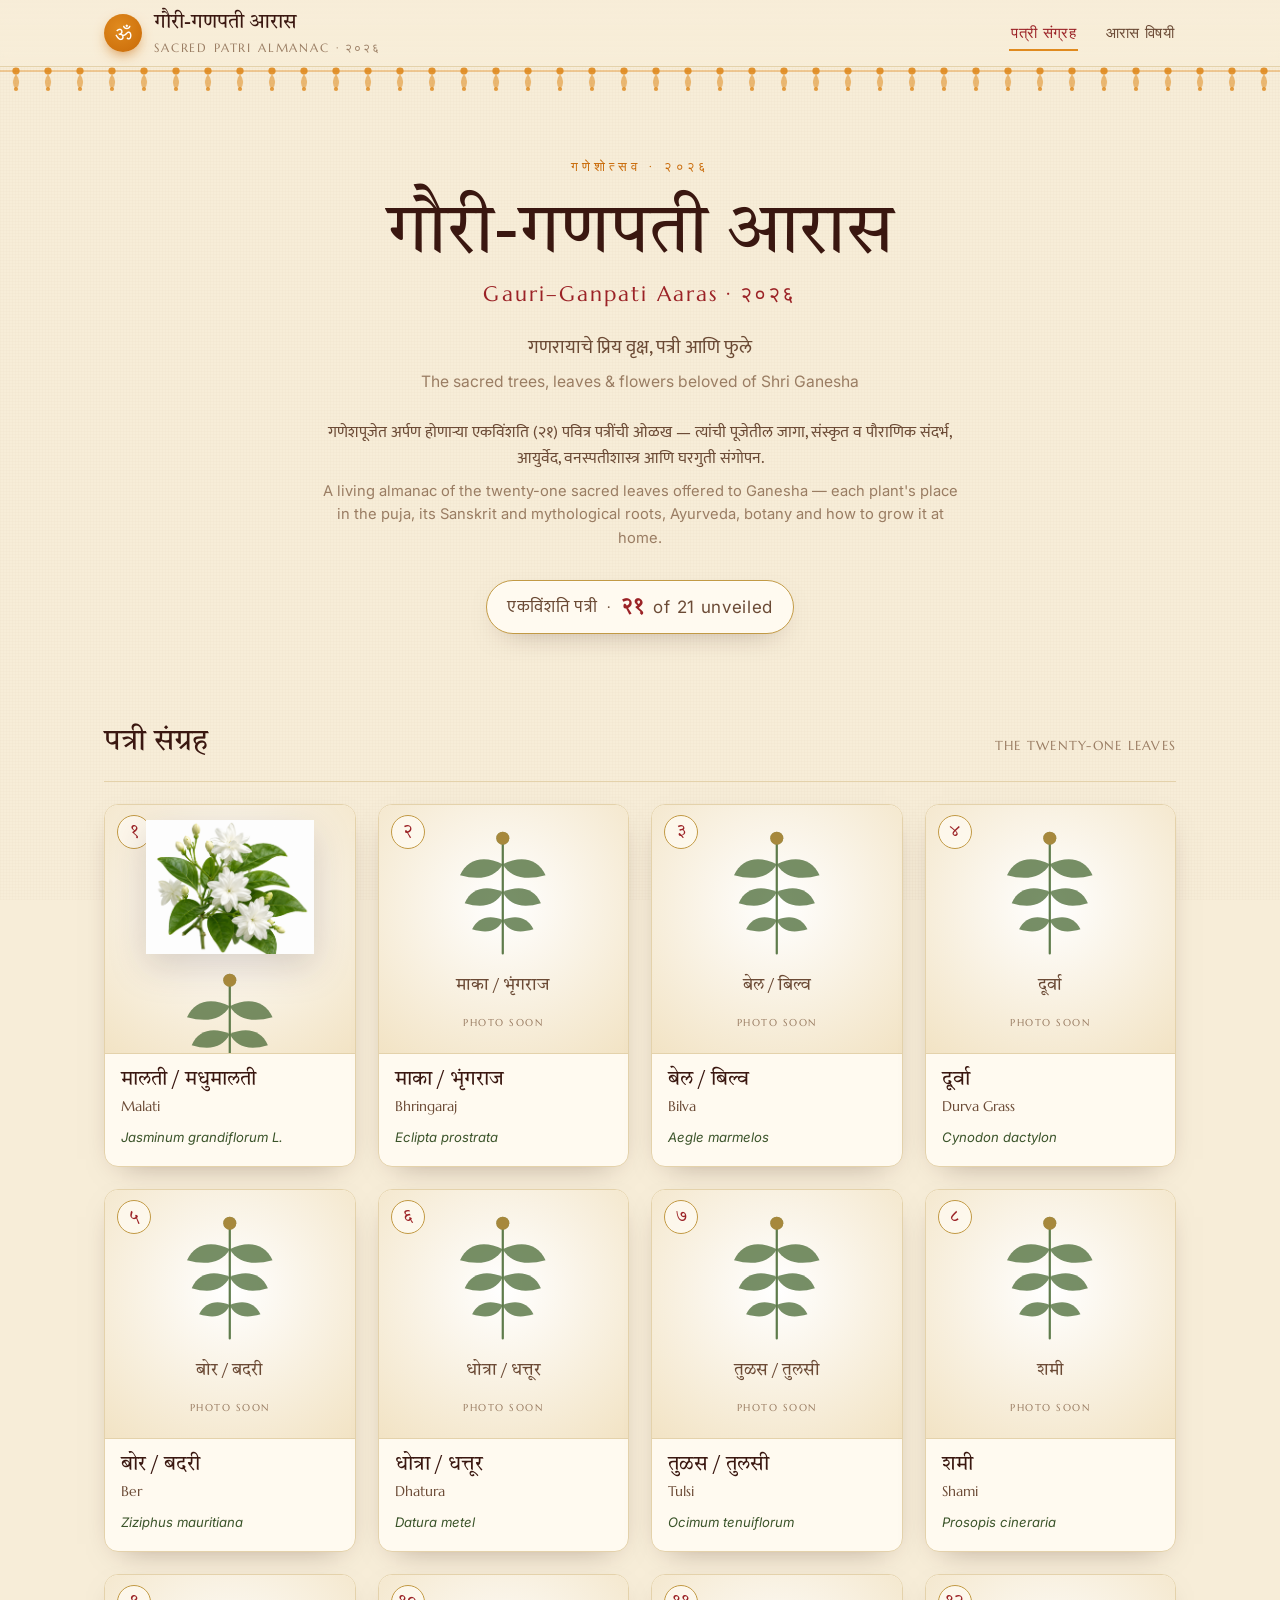
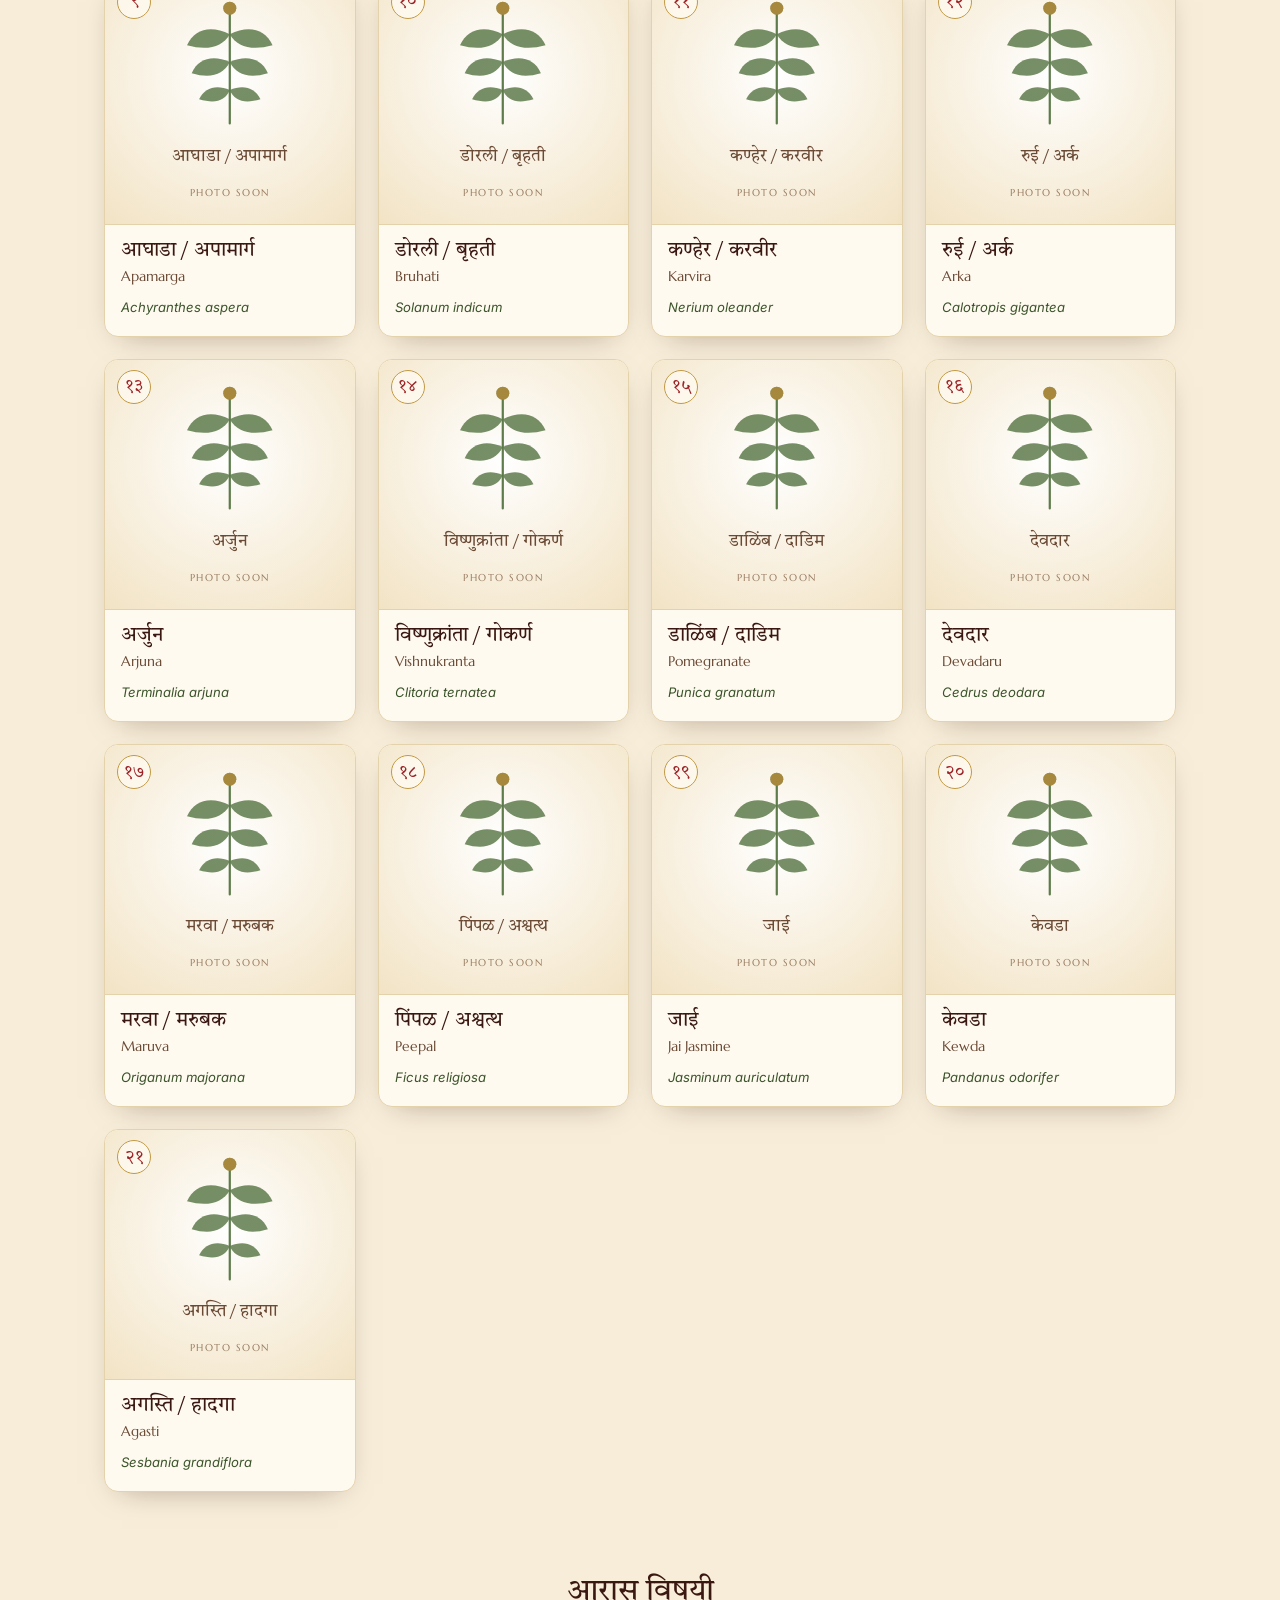
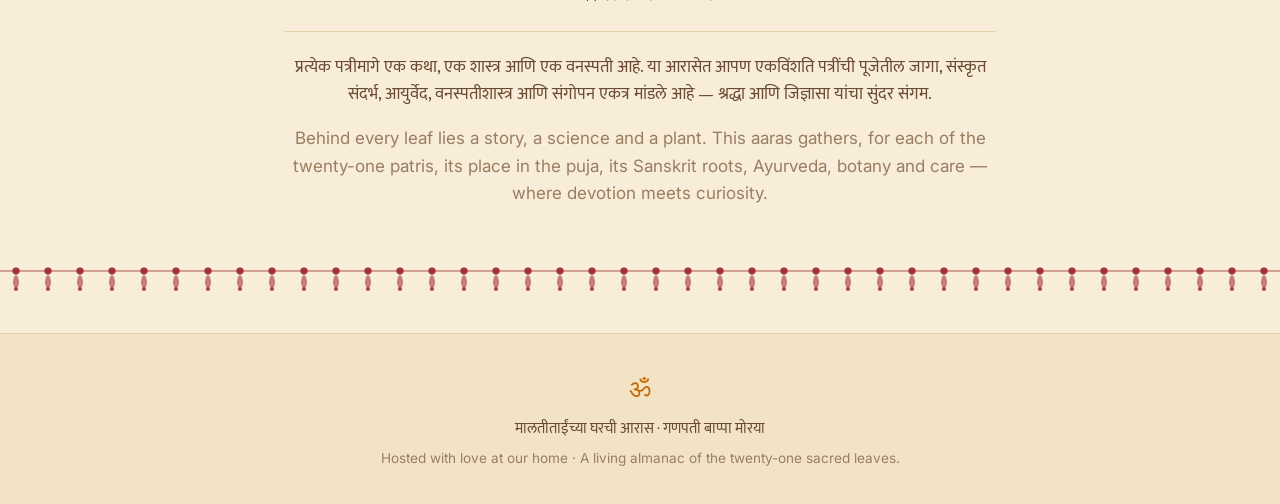
==== patri.html @ 3f8cba04 "Ganpati 2026 Aaras website: bilingual 21-patri almanac Bilingual (Marathi + English) static site for" ====
<!doctype html>
<html lang="mr">
<head>
  <meta charset="utf-8">
  <meta name="viewport" content="width=device-width, initial-scale=1">
  <title>पत्री · गौरी-गणपती आरास २०२६</title>
  <meta name="description" content="गणेशपूजेतील पत्रीची द्विभाषिक ओळख — पूजेतील स्थान, संस्कृत संदर्भ, आयुर्वेद, वनस्पतीशास्त्र आणि संगोपन.">
  <link rel="icon" href="data:image/svg+xml,%3Csvg xmlns='http://www.w3.org/2000/svg' viewBox='0 0 100 100'%3E%3Ccircle cx='50' cy='50' r='48' fill='%23e08a1e'/%3E%3Ctext x='50' y='68' font-size='58' text-anchor='middle' fill='%23fff'%3E%E0%A4%90%3C/text%3E%3C/svg%3E">
  <link rel="preconnect" href="https://fonts.googleapis.com">
  <link rel="preconnect" href="https://fonts.gstatic.com" crossorigin>
  <link href="https://fonts.googleapis.com/css2?family=Tiro+Devanagari+Marathi&family=Mukta:wght@300;400;500;600&family=Marcellus&family=Inter:wght@400;500&display=swap" rel="stylesheet">
  <link rel="stylesheet" href="assets/css/styles.css?v=2">
</head>
<body data-page="detail">
  <div id="app"></div>
  <script src="assets/js/data.js?v=2"></script>
  <script src="assets/js/app.js?v=2"></script>
</body>
</html>
---- assets/css/styles.css ----
/* =====================================================================
   गौरी-गणपती आरास २०२६  —  Sacred Botanical Almanac
   Design system: sandalwood paper · temple maroon · marigold · leaf green
   ===================================================================== */

:root{
  /* --- surfaces --- */
  --paper:        #f7edd8;   /* sandalwood paper canvas */
  --paper-2:      #f2e3c4;   /* deeper paper, panels */
  --card:         #fffaf0;   /* raised specimen card */
  --edge:         #e4d2ab;   /* soft paper edge */

  /* --- ink --- */
  --ink:          #3a1710;   /* temple maroon-brown text */
  --ink-soft:     #6b4a35;   /* secondary text */
  --ink-faint:    #9a7d63;   /* captions */

  /* --- accents (festival: haldi–kumkum–marigold) --- */
  --saffron:      #e08a1e;
  --saffron-deep: #c96a08;
  --kumkum:       #9b2226;   /* temple red */
  --kumkum-deep:  #7a1519;
  --leaf:         #4e6e3a;   /* botanical green */
  --leaf-deep:    #3a5329;
  --gold:         #c29a45;   /* hairlines, plate borders */
  --gold-soft:    #d9be80;

  /* --- type --- */
  --dev-display: "Tiro Devanagari Marathi", serif;
  --dev-body:    "Mukta", sans-serif;
  --lat-display: "Marcellus", serif;
  --lat-body:    "Inter", system-ui, sans-serif;

  --shadow-card: 0 1px 0 #fff6 inset, 0 10px 30px -18px rgba(58,23,16,.5);
  --shadow-lift: 0 20px 48px -24px rgba(58,23,16,.55);
  --radius:      14px;
  --maxw:        1120px;
}

*{ box-sizing:border-box; }
html{ scroll-behavior:smooth; }
body{
  margin:0;
  background:
    radial-gradient(1200px 600px at 50% -10%, #fbf4e2 0%, transparent 60%),
    var(--paper);
  color:var(--ink);
  font-family:var(--lat-body);
  font-size:17px;
  line-height:1.6;
  -webkit-font-smoothing:antialiased;
}
/* subtle woven-paper texture */
body::before{
  content:""; position:fixed; inset:0; pointer-events:none; z-index:0;
  opacity:.5;
  background-image:
    repeating-linear-gradient(0deg, rgba(120,80,40,.035) 0 1px, transparent 1px 3px),
    repeating-linear-gradient(90deg, rgba(120,80,40,.03) 0 1px, transparent 1px 3px);
}
img{ max-width:100%; display:block; }
a{ color:inherit; }

.wrap{ max-width:var(--maxw); margin:0 auto; padding:0 24px; position:relative; z-index:1; }

/* language helpers */
.mr{ font-family:var(--dev-body); }
.mr-d{ font-family:var(--dev-display); }
.en{ font-family:var(--lat-body); }
[lang="en"]{ color:var(--ink-soft); }

.devnum{ font-family:var(--dev-display); }

/* ---------- torana (garland) divider ---------- */
.torana{ width:100%; height:26px; display:block; color:var(--saffron); }
.torana--maroon{ color:var(--kumkum); }

/* =====================================================================
   HEADER
   ===================================================================== */
.site-head{
  position:sticky; top:0; z-index:20;
  background:linear-gradient(#f7edd8f2,#f7edd8e6);
  backdrop-filter:blur(6px);
  border-bottom:1px solid var(--edge);
}
.site-head .wrap{ display:flex; align-items:center; gap:16px; height:66px; }
.brand{ display:flex; align-items:center; gap:12px; text-decoration:none; margin-right:auto; }
.brand .om{
  width:38px; height:38px; display:grid; place-items:center; flex:none;
  background:radial-gradient(circle at 40% 35%, var(--saffron), var(--saffron-deep));
  color:#fff; border-radius:50%; font-size:20px;
  box-shadow:0 6px 16px -6px var(--saffron-deep);
}
.brand b{ font-family:var(--dev-display); font-weight:400; font-size:20px; line-height:1; }
.brand small{ display:block; font-family:var(--lat-display); font-size:11.5px; letter-spacing:.16em;
  text-transform:uppercase; color:var(--ink-faint); margin-top:3px; }
.nav{ display:flex; gap:26px; }
.nav a{ text-decoration:none; font-family:var(--lat-display); font-size:15px; letter-spacing:.02em;
  color:var(--ink-soft); padding:6px 2px; border-bottom:2px solid transparent; }
.nav a:hover, .nav a.active{ color:var(--kumkum); border-color:var(--saffron); }

/* =====================================================================
   HERO (home)
   ===================================================================== */
.hero{ text-align:center; padding:64px 0 28px; }
.hero .kicker{
  font-family:var(--lat-display); letter-spacing:.32em; text-transform:uppercase;
  font-size:13px; color:var(--saffron-deep); margin:0 0 18px;
}
.hero h1{
  font-family:var(--dev-display); font-weight:400;
  font-size:clamp(2.4rem, 6vw, 4.4rem); line-height:1.08; margin:0;
  color:var(--ink); text-wrap:balance;
}
.hero .year{
  display:inline-block; font-family:var(--lat-display); color:var(--kumkum);
  font-size:clamp(1rem,2vw,1.3rem); letter-spacing:.1em; margin-top:6px;
}
.hero .theme{
  max-width:760px; margin:22px auto 0; font-size:1.18rem; color:var(--ink-soft);
  text-wrap:balance;
}
.hero .theme .en{ display:block; font-size:.98rem; color:var(--ink-faint); margin-top:6px; }
.hero .intro{ max-width:640px; margin:26px auto 0; color:var(--ink-soft); font-size:1rem; }
.hero .intro .en{ display:block; margin-top:8px; color:var(--ink-faint); font-size:.92rem; }

.count-pill{
  display:inline-flex; align-items:center; gap:10px; margin-top:30px;
  padding:9px 20px; border:1px solid var(--gold); border-radius:999px;
  background:var(--card); font-family:var(--lat-display); letter-spacing:.04em;
  color:var(--ink-soft); box-shadow:var(--shadow-card);
}
.count-pill b{ color:var(--kumkum); font-family:var(--dev-display); font-size:1.25em; }

/* =====================================================================
   PATRI GRID (home)
   ===================================================================== */
.grid-head{ display:flex; align-items:baseline; justify-content:space-between; gap:16px;
  margin:56px 0 22px; padding-bottom:14px; border-bottom:1px solid var(--edge); }
.grid-head h2{ font-family:var(--dev-display); font-weight:400; font-size:1.9rem; margin:0; }
.grid-head span{ font-family:var(--lat-display); color:var(--ink-faint); letter-spacing:.1em;
  text-transform:uppercase; font-size:12.5px; }

.grid{ display:grid; grid-template-columns:repeat(auto-fill,minmax(238px,1fr)); gap:22px; padding-bottom:20px; }

.card{
  position:relative; display:flex; flex-direction:column;
  background:var(--card); border:1px solid var(--edge); border-radius:var(--radius);
  overflow:hidden; text-decoration:none; color:inherit;
  box-shadow:var(--shadow-card); transition:transform .25s ease, box-shadow .25s ease;
}
.card--ready:hover{ transform:translateY(-6px);
  box-shadow:0 0 0 1px var(--gold), 0 24px 44px -20px rgba(201,106,8,.55), var(--shadow-lift); }
.card--ready:hover .card__plate{ background:radial-gradient(circle at 50% 38%, #fff, #fbeecb); }
.card--ready:hover .card__no{ background:var(--saffron); color:#fff; border-color:var(--saffron); }
.card__plate{
  position:relative; aspect-ratio:1/1; background:
    radial-gradient(circle at 50% 40%, #fff, var(--paper-2));
  display:grid; place-items:center; border-bottom:1px solid var(--edge); overflow:hidden;
}
.card__plate img{ width:82%; height:82%; object-fit:contain;
  filter:drop-shadow(0 12px 18px rgba(58,23,16,.18));
  transition:transform .5s cubic-bezier(.2,.7,.2,1); }
.card--ready:hover .card__plate img{ transform:scale(1.06) rotate(-1deg); }
.card__no{ transition:background .3s ease, color .3s ease, border-color .3s ease; }
.card__no{
  position:absolute; top:10px; left:12px; font-family:var(--dev-display);
  font-size:1.15rem; color:var(--kumkum);
  width:34px; height:34px; display:grid; place-items:center;
  border:1px solid var(--gold); border-radius:50%; background:#fffaf0cc;
}
.card__soon{
  position:absolute; inset:0; display:grid; place-items:center; gap:6px;
  background:repeating-linear-gradient(135deg,#f4e6c880 0 12px,#efe0bd80 12px 24px);
  color:var(--ink-faint); text-align:center;
}
.card__soon .leaf{ font-size:1.8rem; opacity:.6; }
.card__soon b{ font-family:var(--dev-display); color:var(--ink-soft); font-weight:400; }
.card__soon small{ font-family:var(--lat-display); letter-spacing:.14em; text-transform:uppercase; font-size:10.5px; }
.card__body{ padding:15px 16px 18px; }
.card__body h3{ font-family:var(--dev-display); font-weight:400; font-size:1.28rem; margin:0; line-height:1.15; }
.card__body .en{ display:block; font-family:var(--lat-display); color:var(--ink-soft); font-size:.9rem; margin-top:2px; }
.card__body em{ display:block; font-style:italic; color:var(--leaf-deep); font-size:.82rem; margin-top:9px; }

/* =====================================================================
   DETAIL PAGE
   ===================================================================== */
.detail-hero{ padding:38px 0 8px; }
.crumb{ font-family:var(--lat-display); letter-spacing:.06em; font-size:14px; color:var(--ink-faint);
  text-decoration:none; display:inline-flex; align-items:center; gap:8px; }
.crumb:hover{ color:var(--kumkum); }

.plate-row{ display:grid; grid-template-columns:1fr 1fr; gap:44px; align-items:center; margin-top:26px; }

.specimen{
  position:relative; background:radial-gradient(circle at 50% 42%, #fff, var(--paper-2));
  border:1px solid var(--gold); border-radius:var(--radius); padding:30px;
  box-shadow:var(--shadow-lift); aspect-ratio:1/1; display:grid; place-items:center;
}
.specimen::after{ content:""; position:absolute; inset:10px; border:1px solid var(--gold-soft);
  border-radius:8px; pointer-events:none; }
.specimen img{ width:88%; height:88%; object-fit:contain;
  filter:drop-shadow(0 20px 26px rgba(58,23,16,.22)); }
.specimen .plate-no{
  position:absolute; top:16px; right:18px; font-family:var(--dev-display); color:var(--kumkum);
  text-align:right; line-height:1;
}
.specimen .plate-no b{ font-size:2rem; font-weight:400; display:block; }
.specimen .plate-no small{ font-family:var(--lat-display); letter-spacing:.2em; font-size:10px;
  text-transform:uppercase; color:var(--ink-faint); }

.intro-col .tagline{ font-family:var(--lat-display); letter-spacing:.2em; text-transform:uppercase;
  font-size:12.5px; color:var(--saffron-deep); margin:0 0 12px; }
.intro-col h1{ font-family:var(--dev-display); font-weight:400; font-size:clamp(2.2rem,5vw,3.4rem);
  line-height:1.1; margin:0; text-wrap:balance; }
.intro-col .latin{ font-family:var(--lat-display); font-size:1.35rem; color:var(--ink-soft); margin:4px 0 0; }
.intro-col .binom{ font-style:italic; color:var(--leaf-deep); font-size:1.02rem; margin:12px 0 0; }
.intro-col .binom span{ font-style:normal; color:var(--ink-faint); }

.mantra-card{
  margin-top:22px; background:linear-gradient(180deg,#fff7e6,#fbeecb);
  border:1px solid var(--gold); border-left:4px solid var(--saffron);
  border-radius:12px; padding:18px 20px; box-shadow:var(--shadow-card);
}
.mantra-card .deity{ font-family:var(--lat-display); letter-spacing:.12em; text-transform:uppercase;
  font-size:11.5px; color:var(--kumkum); margin:0 0 8px; }
.mantra-card .mantra{ font-family:var(--dev-display); font-size:1.4rem; line-height:1.4; color:var(--ink); margin:0; }
.mantra-card .mean{ font-size:.9rem; color:var(--ink-soft); margin:10px 0 0; }
.mantra-card .mean .en{ display:block; color:var(--ink-faint); margin-top:3px; }
.mantra-card--await{ background:linear-gradient(180deg,#fbf3e0,#f4e7c8); border-left-color:var(--gold);
  animation:none !important; }

/* section flow */
.sections{ margin:52px 0; display:grid; gap:26px; }
.sec{
  background:var(--card); border:1px solid var(--edge); border-radius:var(--radius);
  padding:26px 30px; box-shadow:var(--shadow-card); position:relative;
}
.sec > h2{ display:flex; align-items:center; gap:12px; margin:0 0 4px;
  font-family:var(--dev-display); font-weight:400; font-size:1.55rem; }
.sec > h2 .icon{ font-size:1.5rem; line-height:1; }
.sec > h2 .en{ font-family:var(--lat-display); font-size:1rem; color:var(--ink-faint); letter-spacing:.04em; }
.sec .rule{ height:1px; background:linear-gradient(90deg,var(--gold),transparent); margin:14px 0 18px; }

.bilist{ list-style:none; margin:0; padding:0; display:grid; gap:15px; }
.bilist li{ padding-left:22px; position:relative; }
.bilist li::before{ content:"❁"; position:absolute; left:0; top:1px; color:var(--saffron); font-size:.85rem; }
.bilist .mr{ display:block; }
.bilist .en{ display:block; color:var(--ink-faint); font-size:.92rem; margin-top:3px; }

.sec-note{ margin-top:18px; font-size:.86rem; color:var(--ink-soft);
  background:#f6e7c6; border:1px dashed var(--gold); border-radius:10px; padding:12px 15px; }
.sec-note .en{ display:block; color:var(--ink-faint); margin-top:5px; }

/* botany fact table */
.facts{ display:grid; grid-template-columns:repeat(auto-fit,minmax(160px,1fr)); gap:1px;
  background:var(--edge); border:1px solid var(--edge); border-radius:10px; overflow:hidden; margin-bottom:20px; }
.facts div{ background:var(--card); padding:12px 14px; }
.facts dt{ font-family:var(--lat-display); font-size:11px; letter-spacing:.12em; text-transform:uppercase;
  color:var(--ink-faint); margin:0; }
.facts dd{ margin:5px 0 0; font-size:1.02rem; color:var(--ink); }
.facts dd.mr{ font-family:var(--dev-body); }

/* care grid */
.care{ display:grid; grid-template-columns:repeat(auto-fit,minmax(210px,1fr)); gap:16px; }
.care .cell{ background:var(--paper); border:1px solid var(--edge); border-radius:12px; padding:16px; }
.care .cell .top{ display:flex; align-items:center; gap:10px; margin-bottom:8px; }
.care .cell .em{ font-size:1.5rem; }
.care .cell .label{ font-family:var(--dev-display); font-size:1.15rem; }
.care .cell .label .en{ display:block; font-family:var(--lat-display); font-size:.72rem;
  letter-spacing:.1em; text-transform:uppercase; color:var(--ink-faint); }
.care .cell p{ margin:0; font-size:.92rem; }
.care .cell .en{ display:block; color:var(--ink-faint); font-size:.85rem; margin-top:5px; }

/* fun-fact callout */
.sec--fact{ background:linear-gradient(180deg,#fff6df,#f8e9c4); border-color:var(--gold); }
.callout{ border:1px solid var(--gold); border-radius:12px; padding:20px 22px; background:#fffdf6; }
.callout h3{ font-family:var(--dev-display); font-weight:400; color:var(--kumkum); font-size:1.3rem; margin:0 0 4px; }
.callout h3 .en{ display:block; font-family:var(--lat-display); font-size:.85rem; color:var(--ink-faint);
  letter-spacing:.08em; text-transform:uppercase; margin-top:3px; }

/* references */
.refs{ font-size:.9rem; }
.refs ol{ margin:0; padding-left:20px; display:grid; gap:12px; color:var(--ink-soft); }
.refs .en{ display:block; color:var(--ink-faint); font-size:.85rem; margin-top:3px; }

/* prev/next */
.pager{ display:flex; justify-content:space-between; gap:16px; margin:10px 0 50px; }
.pager a{ text-decoration:none; font-family:var(--lat-display); color:var(--ink-soft);
  border:1px solid var(--edge); border-radius:10px; padding:12px 18px; background:var(--card);
  box-shadow:var(--shadow-card); }
.pager a:hover{ color:var(--kumkum); border-color:var(--gold); }
.pager a.disabled{ opacity:.4; pointer-events:none; }

/* =====================================================================
   FOOTER
   ===================================================================== */
.site-foot{ margin-top:40px; border-top:1px solid var(--edge); background:var(--paper-2); }
.site-foot .wrap{ padding:34px 24px; text-align:center; color:var(--ink-soft); }
.site-foot .om{ font-size:1.6rem; color:var(--saffron-deep); }
.site-foot p{ margin:8px 0 0; font-size:.92rem; }
.site-foot .en{ color:var(--ink-faint); font-size:.85rem; }

/* =====================================================================
   RESPONSIVE
   ===================================================================== */
@media (max-width:820px){
  .plate-row{ grid-template-columns:1fr; gap:26px; }
  .specimen{ max-width:420px; margin:0 auto; }
  .nav{ display:none; }
  .sec{ padding:22px 20px; }
}
@media (max-width:520px){
  body{ font-size:16px; }
  .hero{ padding:44px 0 18px; }
}

/* =====================================================================
   MOTION  —  scroll reveal, load-in, glow
   ===================================================================== */
@keyframes fadeUp{ from{ opacity:0; transform:translateY(22px); } to{ opacity:1; transform:none; } }
@keyframes floatY{ 0%,100%{ transform:translateY(0); } 50%{ transform:translateY(-7px); } }
@keyframes mantraGlow{
  0%,100%{ box-shadow:var(--shadow-card); }
  50%{ box-shadow:var(--shadow-card), 0 0 26px -6px rgba(224,138,30,.55); } }

/* scroll-reveal: JS adds .reveal (start hidden) then .in (animate in) */
.reveal{ opacity:0; transform:translateY(22px); }
.reveal.in{ animation:fadeUp .7s cubic-bezier(.2,.7,.2,1) both; }

/* hero load-in (staggered via nth-child) */
.hero.enter > .wrap > *{ opacity:0; animation:fadeUp .8s cubic-bezier(.2,.7,.2,1) both; }
.hero.enter > .wrap > *:nth-child(1){ animation-delay:.05s; }
.hero.enter > .wrap > *:nth-child(2){ animation-delay:.14s; }
.hero.enter > .wrap > *:nth-child(3){ animation-delay:.22s; }
.hero.enter > .wrap > *:nth-child(4){ animation-delay:.30s; }
.hero.enter > .wrap > *:nth-child(5){ animation-delay:.40s; }
.hero.enter > .wrap > *:nth-child(6){ animation-delay:.50s; }

/* detail specimen gentle float + mantra breathing glow */
.specimen{ animation:floatY 7s ease-in-out infinite; }
.mantra-card{ animation:mantraGlow 5.5s ease-in-out infinite; }

/* nav underline slide */
.nav a{ position:relative; border-bottom:0 !important; }
.nav a::after{ content:""; position:absolute; left:0; right:100%; bottom:0; height:2px;
  background:var(--saffron); transition:right .3s cubic-bezier(.2,.7,.2,1); }
.nav a:hover::after, .nav a.active::after{ right:0; }

/* section headers: soft entrance of the gold rule */
.sec .rule{ transform-origin:left; }
.reveal.in .rule{ animation:ruleGrow .8s .15s ease both; }
@keyframes ruleGrow{ from{ transform:scaleX(0); } to{ transform:scaleX(1); } }

/* pager hover nudge */
.pager a{ transition:transform .25s ease, color .25s ease, border-color .25s ease, box-shadow .25s ease; }
.pager a:first-child:hover{ transform:translateX(-4px); }
.pager a:last-child:hover{ transform:translateX(4px); }

/* care + fact cells gentle hover */
.care .cell, .facts div{ transition:transform .25s ease, box-shadow .25s ease; }
.care .cell:hover{ transform:translateY(-3px); box-shadow:var(--shadow-card); }

/* =====================================================================
   PLACEHOLDER SPECIMEN PLATE  (when a real photo isn't added yet)
   ===================================================================== */
.plate-ph{ display:grid; place-items:center; width:86%; height:86%; text-align:center; gap:10px; }
.plate-ph svg{ width:44%; max-width:150px; color:var(--leaf); opacity:.9; }
.card__plate .plate-ph svg{ width:52%; }
.plate-ph .ph-name{ font-family:var(--dev-display); color:var(--ink-soft); font-size:1.05rem; line-height:1.1; }
.plate-ph .ph-tag{ font-family:var(--lat-display); letter-spacing:.16em; text-transform:uppercase;
  font-size:9.5px; color:var(--ink-faint); }
.specimen .plate-ph .ph-name{ font-size:1.5rem; color:var(--leaf-deep); }
.specimen .plate-ph .ph-tag{ font-size:11px; }

/* motion honour — must stay last */
@media (prefers-reduced-motion:reduce){
  *{ transition:none !important; animation:none !important; scroll-behavior:auto !important; }
  .reveal{ opacity:1 !important; transform:none !important; }
}
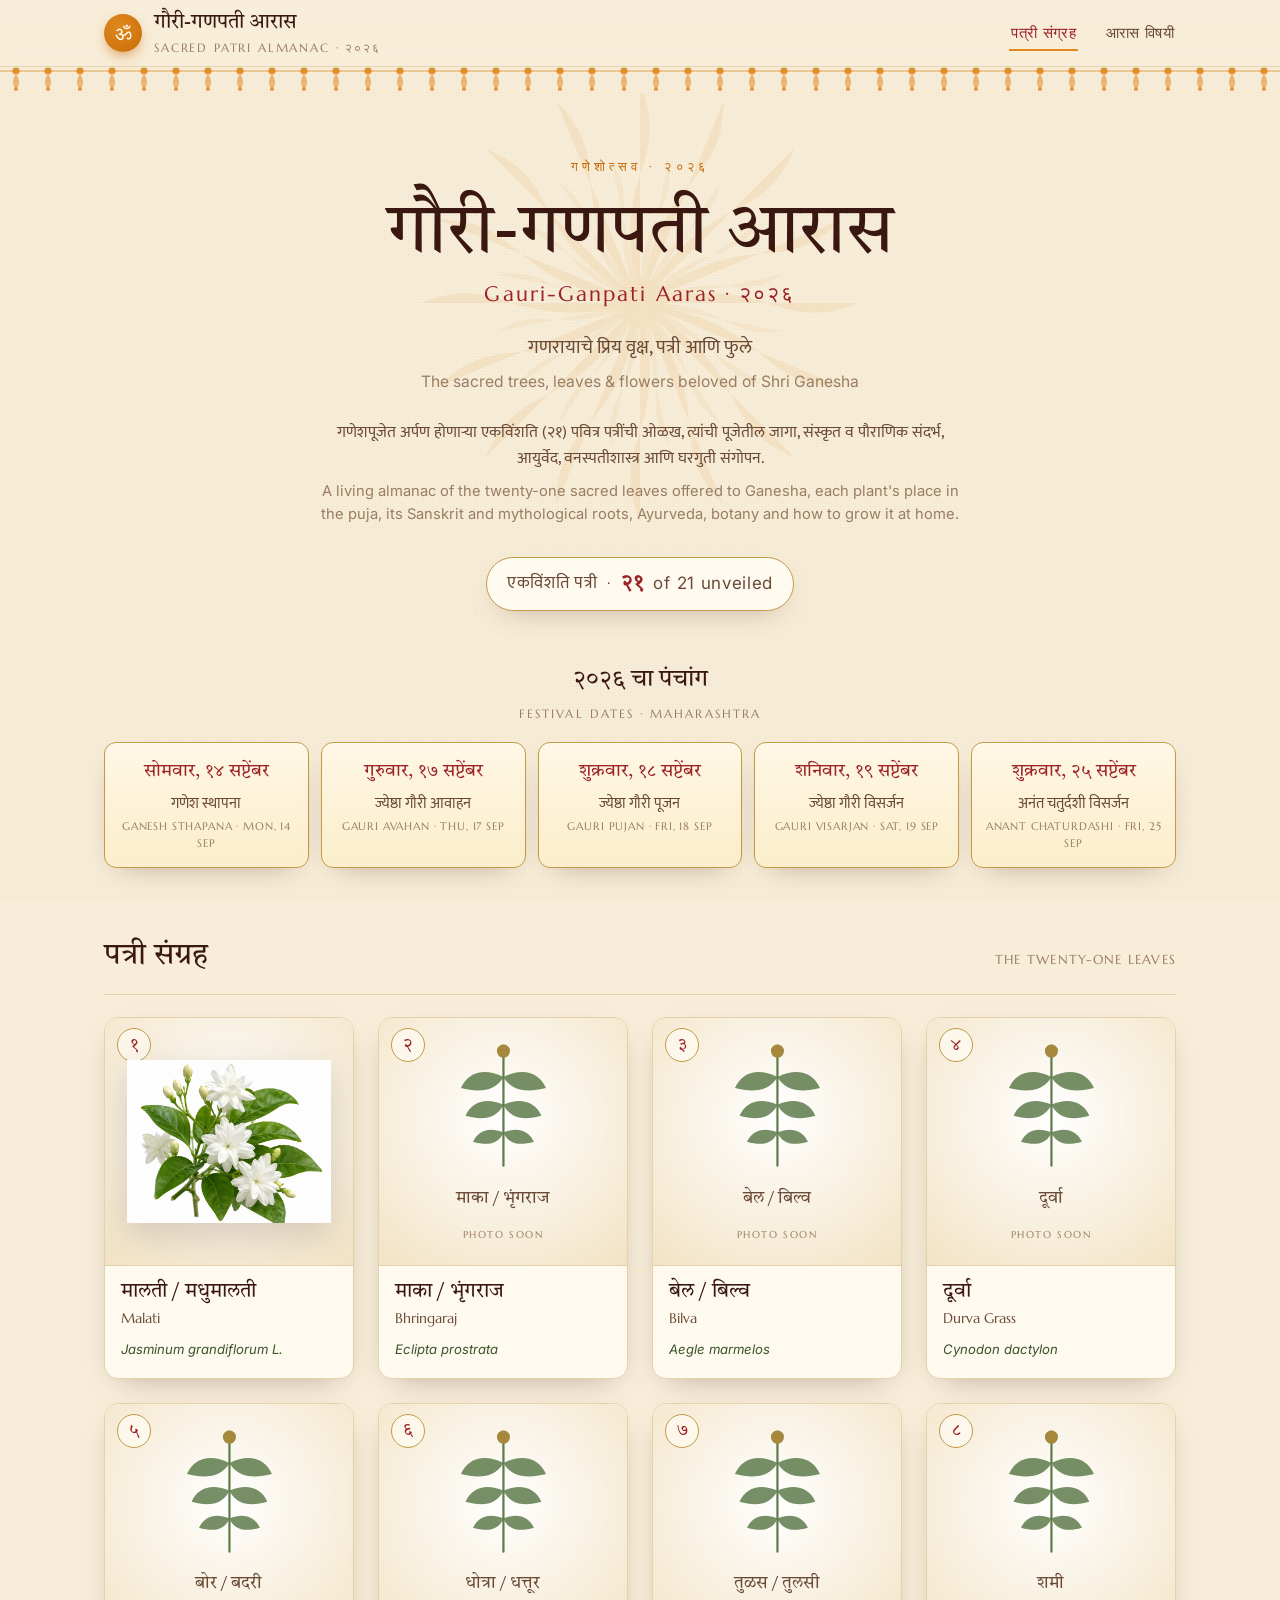
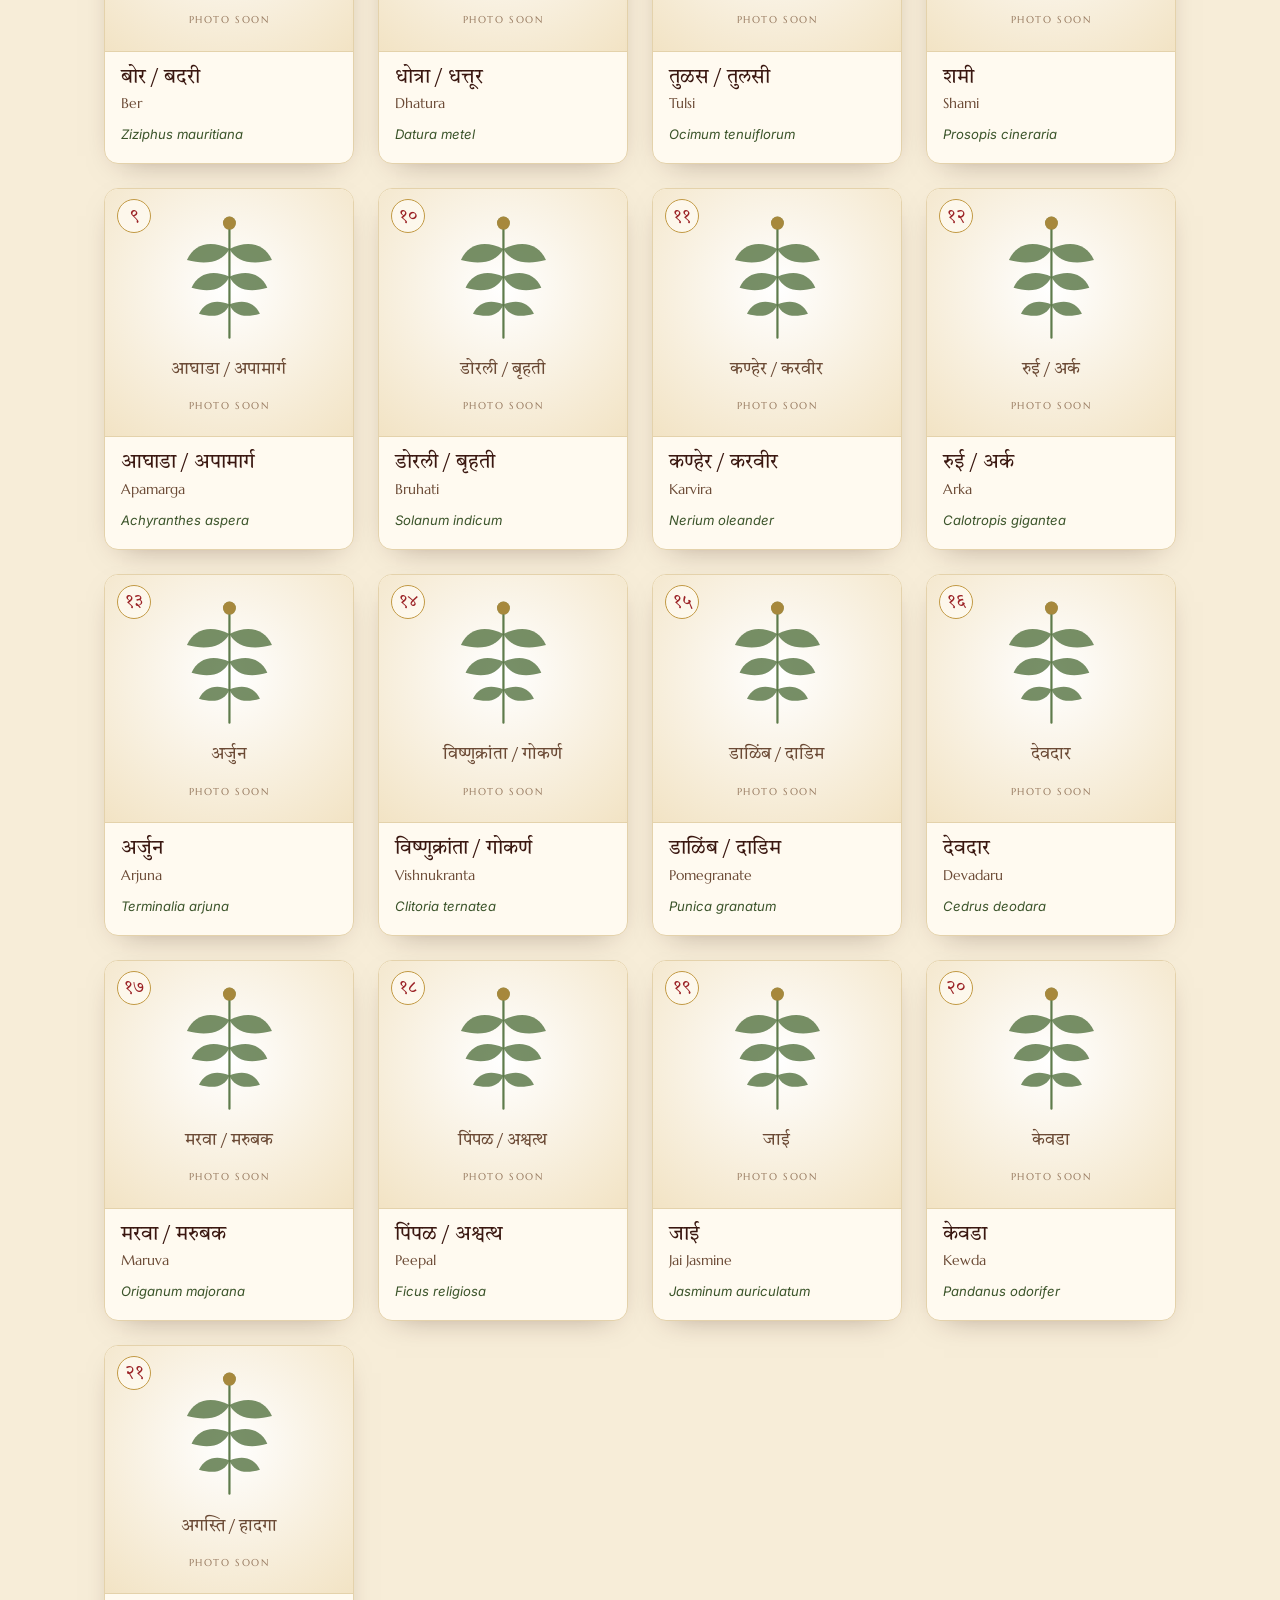
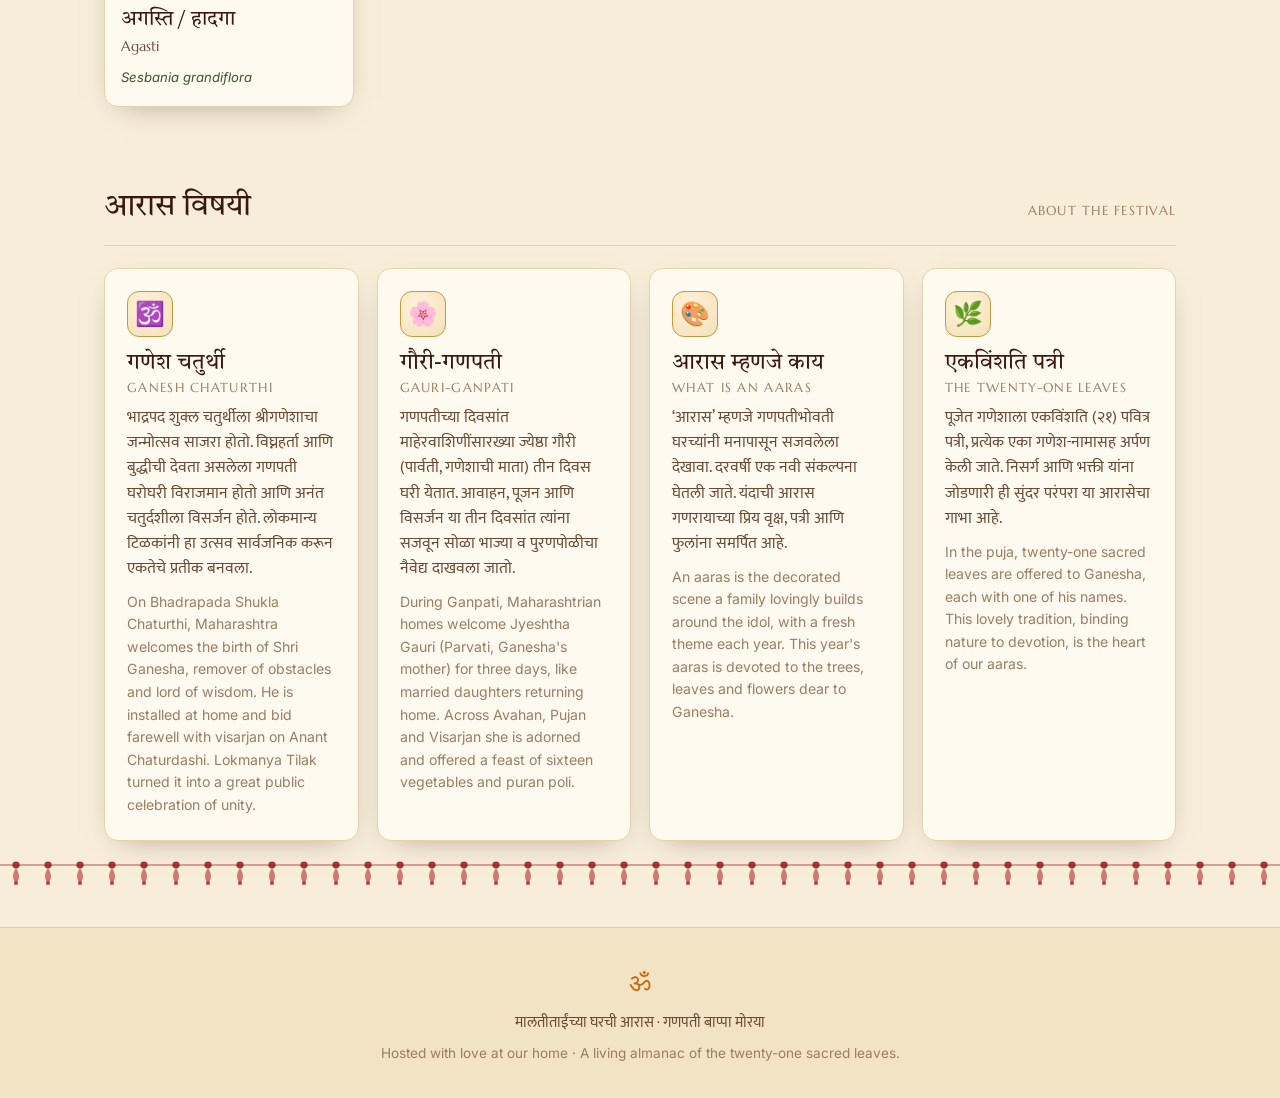
==== commit 4bae43c5: "Deepen festival content, mobile-first redesign, remove dashes - Add festival deep-dive (Ganesh Chatu" ====
--- a/patri.html
+++ b/patri.html
@@ -4,16 +4,16 @@
   <meta charset="utf-8">
   <meta name="viewport" content="width=device-width, initial-scale=1">
   <title>पत्री · गौरी-गणपती आरास २०२६</title>
-  <meta name="description" content="गणेशपूजेतील पत्रीची द्विभाषिक ओळख — पूजेतील स्थान, संस्कृत संदर्भ, आयुर्वेद, वनस्पतीशास्त्र आणि संगोपन.">
+  <meta name="description" content="गणेशपूजेतील पत्रीची द्विभाषिक ओळख, पूजेतील स्थान, संस्कृत संदर्भ, आयुर्वेद, वनस्पतीशास्त्र आणि संगोपन.">
   <link rel="icon" href="data:image/svg+xml,%3Csvg xmlns='http://www.w3.org/2000/svg' viewBox='0 0 100 100'%3E%3Ccircle cx='50' cy='50' r='48' fill='%23e08a1e'/%3E%3Ctext x='50' y='68' font-size='58' text-anchor='middle' fill='%23fff'%3E%E0%A4%90%3C/text%3E%3C/svg%3E">
   <link rel="preconnect" href="https://fonts.googleapis.com">
   <link rel="preconnect" href="https://fonts.gstatic.com" crossorigin>
   <link href="https://fonts.googleapis.com/css2?family=Tiro+Devanagari+Marathi&family=Mukta:wght@300;400;500;600&family=Marcellus&family=Inter:wght@400;500&display=swap" rel="stylesheet">
-  <link rel="stylesheet" href="assets/css/styles.css?v=2">
+  <link rel="stylesheet" href="assets/css/styles.css?v=4">
 </head>
 <body data-page="detail">
   <div id="app"></div>
-  <script src="assets/js/data.js?v=2"></script>
-  <script src="assets/js/app.js?v=2"></script>
+  <script src="assets/js/data.js?v=4"></script>
+  <script src="assets/js/app.js?v=4"></script>
 </body>
 </html>
--- a/assets/css/styles.css
+++ b/assets/css/styles.css
@@ -1,5 +1,5 @@
 /* =====================================================================
-   गौरी-गणपती आरास २०२६  —  Sacred Botanical Almanac
+   गौरी-गणपती आरास २०२६ ,  Sacred Botanical Almanac
    Design system: sandalwood paper · temple maroon · marigold · leaf green
    ===================================================================== */
 
@@ -15,7 +15,7 @@
   --ink-soft:     #6b4a35;   /* secondary text */
   --ink-faint:    #9a7d63;   /* captions */
 
-  /* --- accents (festival: haldi–kumkum–marigold) --- */
+  /* --- accents (festival: haldi-kumkum-marigold) --- */
   --saffron:      #e08a1e;
   --saffron-deep: #c96a08;
   --kumkum:       #9b2226;   /* temple red */
@@ -38,6 +38,7 @@
 }
 
 *{ box-sizing:border-box; }
+[hidden]{ display:none !important; }   /* keep hidden placeholders truly hidden */
 html{ scroll-behavior:smooth; }
 body{
   margin:0;
@@ -133,6 +134,61 @@
 }
 .count-pill b{ color:var(--kumkum); font-family:var(--dev-display); font-size:1.25em; }
 
+/* faint lotus mandala behind the hero */
+.hero{ position:relative; overflow:hidden; }
+.hero-mandala{
+  position:absolute; top:-70px; left:50%; transform:translateX(-50%);
+  width:min(560px,120vw); height:auto; color:var(--saffron);
+  opacity:.10; pointer-events:none; z-index:0;
+  animation:spin 90s linear infinite;
+}
+.hero .wrap{ position:relative; z-index:1; }
+@keyframes spin{ to{ transform:translateX(-50%) rotate(360deg); } }
+
+/* =====================================================================
+   DATES RIBBON (home)
+   ===================================================================== */
+.dates-strip{ margin-top:14px; }
+.dates-strip .wrap{ padding-top:8px; padding-bottom:8px; }
+.dates-head{ text-align:center; margin-bottom:16px; }
+.dates-head .mr-d{ font-size:1.5rem; color:var(--ink); display:block; }
+.dates-head .en{ font-family:var(--lat-display); letter-spacing:.18em; text-transform:uppercase;
+  font-size:11.5px; color:var(--ink-faint); }
+.dates{ display:flex; flex-wrap:wrap; gap:12px; justify-content:center; }
+.date-chip{
+  flex:1 1 150px; max-width:210px; text-align:center;
+  background:linear-gradient(180deg,#fff7e6,#fbeecb);
+  border:1px solid var(--gold); border-radius:12px; padding:14px 12px;
+  box-shadow:var(--shadow-card);
+}
+.date-chip b{ display:block; font-family:var(--dev-display); font-weight:400; font-size:1.15rem; color:var(--kumkum); }
+.date-chip .dlabel{ display:block; margin-top:5px; }
+.date-chip .dlabel.mr{ font-size:.95rem; color:var(--ink-soft); }
+.date-chip .dlabel.en{ font-family:var(--lat-display); font-size:10.5px; letter-spacing:.08em;
+  text-transform:uppercase; color:var(--ink-faint); margin-top:3px; }
+
+/* =====================================================================
+   FESTIVAL "ABOUT" (home)
+   ===================================================================== */
+.festival{ margin-bottom:20px; }
+.fgrid{ display:grid; grid-template-columns:repeat(auto-fit,minmax(240px,1fr)); gap:18px; }
+.fcard{
+  background:var(--card); border:1px solid var(--edge); border-radius:var(--radius);
+  padding:22px 22px 24px; box-shadow:var(--shadow-card);
+  transition:transform .25s ease, box-shadow .25s ease;
+}
+.fcard:hover{ transform:translateY(-4px); box-shadow:var(--shadow-lift); }
+.fcard .fic{
+  width:46px; height:46px; display:grid; place-items:center; font-size:1.5rem;
+  background:radial-gradient(circle at 40% 35%, #fff3dc, #f3e0b6);
+  border:1px solid var(--gold); border-radius:12px; margin-bottom:14px;
+}
+.fcard h3{ font-family:var(--dev-display); font-weight:400; font-size:1.4rem; margin:0 0 10px; line-height:1.15; }
+.fcard h3 .en{ display:block; font-family:var(--lat-display); font-size:.82rem; letter-spacing:.1em;
+  text-transform:uppercase; color:var(--ink-faint); margin-top:3px; }
+.fcard .mr{ margin:0; color:var(--ink-soft); font-size:.98rem; }
+.fcard .en{ display:block; margin:10px 0 0; color:var(--ink-faint); font-size:.88rem; }
+
 /* =====================================================================
    PATRI GRID (home)
    ===================================================================== */
@@ -142,7 +198,10 @@
 .grid-head span{ font-family:var(--lat-display); color:var(--ink-faint); letter-spacing:.1em;
   text-transform:uppercase; font-size:12.5px; }
 
-.grid{ display:grid; grid-template-columns:repeat(auto-fill,minmax(238px,1fr)); gap:22px; padding-bottom:20px; }
+/* mobile-first: two comfortable columns on a phone, more as space allows */
+.grid{ display:grid; grid-template-columns:repeat(auto-fill,minmax(150px,1fr)); gap:14px; padding-bottom:20px; }
+@media (min-width:560px){ .grid{ grid-template-columns:repeat(auto-fill,minmax(200px,1fr)); gap:20px; } }
+@media (min-width:900px){ .grid{ grid-template-columns:repeat(auto-fill,minmax(224px,1fr)); gap:24px; } }
 
 .card{
   position:relative; display:flex; flex-direction:column;
@@ -203,8 +262,9 @@
 .specimen img{ width:88%; height:88%; object-fit:contain;
   filter:drop-shadow(0 20px 26px rgba(58,23,16,.22)); }
 .specimen .plate-no{
-  position:absolute; top:16px; right:18px; font-family:var(--dev-display); color:var(--kumkum);
-  text-align:right; line-height:1;
+  position:absolute; top:12px; right:12px; z-index:2; font-family:var(--dev-display); color:var(--kumkum);
+  text-align:center; line-height:1; padding:6px 9px; border-radius:10px;
+  background:#fffaf0d9; border:1px solid var(--gold-soft); backdrop-filter:blur(2px);
 }
 .specimen .plate-no b{ font-size:2rem; font-weight:400; display:block; }
 .specimen .plate-no small{ font-family:var(--lat-display); letter-spacing:.2em; font-size:10px;
@@ -303,21 +363,65 @@
 .site-foot .en{ color:var(--ink-faint); font-size:.85rem; }
 
 /* =====================================================================
-   RESPONSIVE
-   ===================================================================== */
+   RESPONSIVE  (mobile-first refinements; most people open this on a phone)
+   ===================================================================== */
+p{ overflow-wrap:break-word; }
+.binom, .facts dd{ overflow-wrap:anywhere; }
+
 @media (max-width:820px){
-  .plate-row{ grid-template-columns:1fr; gap:26px; }
-  .specimen{ max-width:420px; margin:0 auto; }
-  .nav{ display:none; }
-  .sec{ padding:22px 20px; }
-}
-@media (max-width:520px){
-  body{ font-size:16px; }
-  .hero{ padding:44px 0 18px; }
-}
-
-/* =====================================================================
-   MOTION  —  scroll reveal, load-in, glow
+  .plate-row{ grid-template-columns:1fr; gap:22px; }
+  .specimen{ max-width:380px; margin:0 auto; padding:22px; }
+  .sec{ padding:22px 18px; }
+}
+
+/* tablets and large phones */
+@media (max-width:640px){
+  .wrap{ padding:0 16px; }
+  .site-head .wrap{ height:58px; gap:10px; }
+  .brand .om{ width:34px; height:34px; font-size:18px; }
+  .brand b{ font-size:17px; }
+  .brand small{ display:none; }
+  .nav{ gap:14px; }
+  .nav a{ font-size:13px; letter-spacing:0; }
+
+  .hero{ padding:40px 0 12px; }
+  .hero .kicker{ letter-spacing:.22em; font-size:11.5px; margin-bottom:12px; }
+  .hero .theme{ font-size:1.05rem; margin-top:16px; }
+  .hero .intro{ margin-top:18px; }
+  .count-pill{ margin-top:22px; font-size:.9rem; padding:8px 16px; }
+
+  .grid-head{ margin:38px 0 16px; }
+  .grid-head h2{ font-size:1.5rem; }
+  .grid-head span{ font-size:10.5px; }
+
+  .card__body{ padding:12px 12px 14px; }
+  .card__body h3{ font-size:1.08rem; }
+  .card__body .en{ font-size:.82rem; }
+  .card__body em{ font-size:.72rem; margin-top:6px; }
+  .card__no{ width:28px; height:28px; font-size:1rem; top:8px; left:8px; }
+
+  .dates-head .mr-d{ font-size:1.25rem; }
+  .fcard{ padding:18px 18px 20px; }
+  .fcard h3{ font-size:1.25rem; }
+
+  .detail-hero{ padding:22px 0 4px; }
+  .intro-col .tagline{ letter-spacing:.14em; font-size:11px; }
+  .mantra-card .mantra{ font-size:1.15rem; }
+  .sec > h2{ font-size:1.3rem; flex-wrap:wrap; gap:8px; }
+  .sec > h2 .en{ flex-basis:100%; }
+  .care{ grid-template-columns:1fr; }
+  .pager a{ padding:10px 12px; font-size:.88rem; }
+}
+
+/* small phones */
+@media (max-width:380px){
+  body{ font-size:15.5px; }
+  .grid{ gap:12px; }
+  .card__body h3{ font-size:1rem; }
+}
+
+/* =====================================================================
+   MOTION ,  scroll reveal, load-in, glow
    ===================================================================== */
 @keyframes fadeUp{ from{ opacity:0; transform:translateY(22px); } to{ opacity:1; transform:none; } }
 @keyframes floatY{ 0%,100%{ transform:translateY(0); } 50%{ transform:translateY(-7px); } }
@@ -374,7 +478,7 @@
 .specimen .plate-ph .ph-name{ font-size:1.5rem; color:var(--leaf-deep); }
 .specimen .plate-ph .ph-tag{ font-size:11px; }
 
-/* motion honour — must stay last */
+/* motion honour, must stay last */
 @media (prefers-reduced-motion:reduce){
   *{ transition:none !important; animation:none !important; scroll-behavior:auto !important; }
   .reveal{ opacity:1 !important; transform:none !important; }
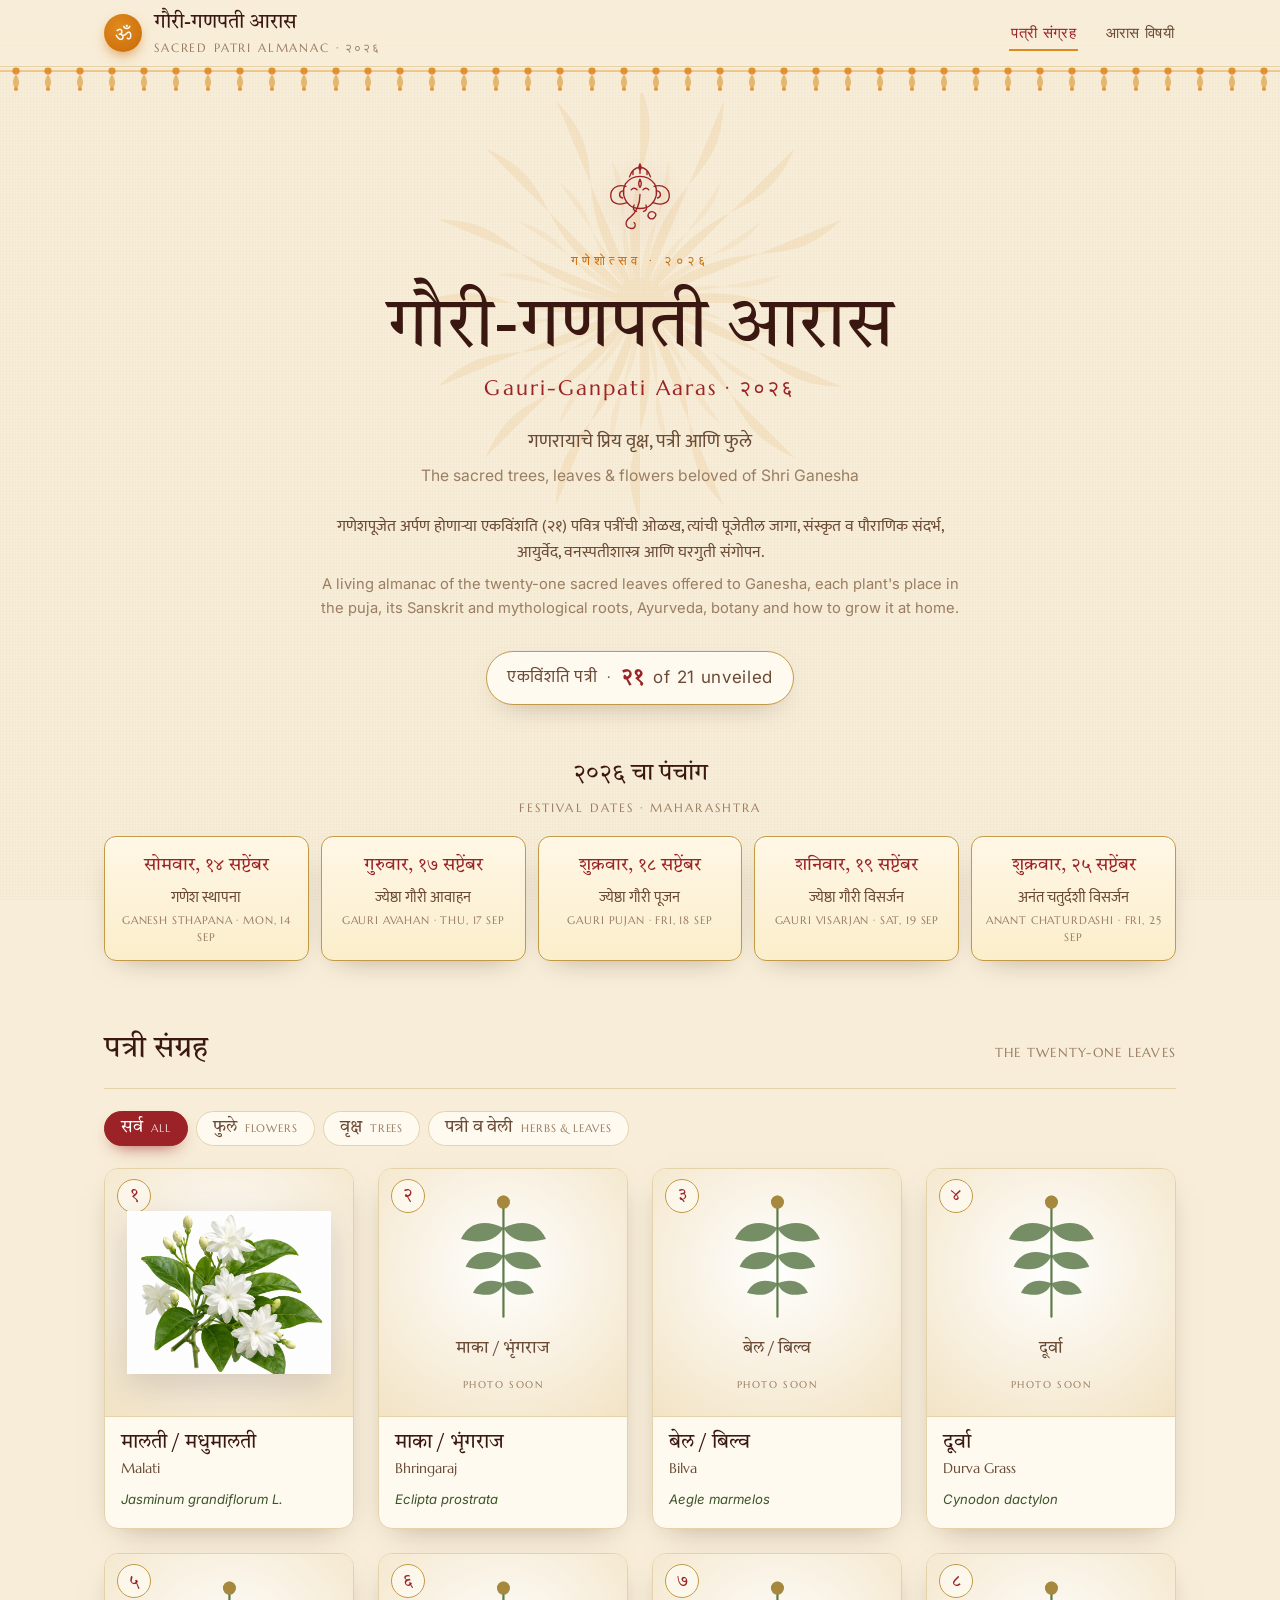
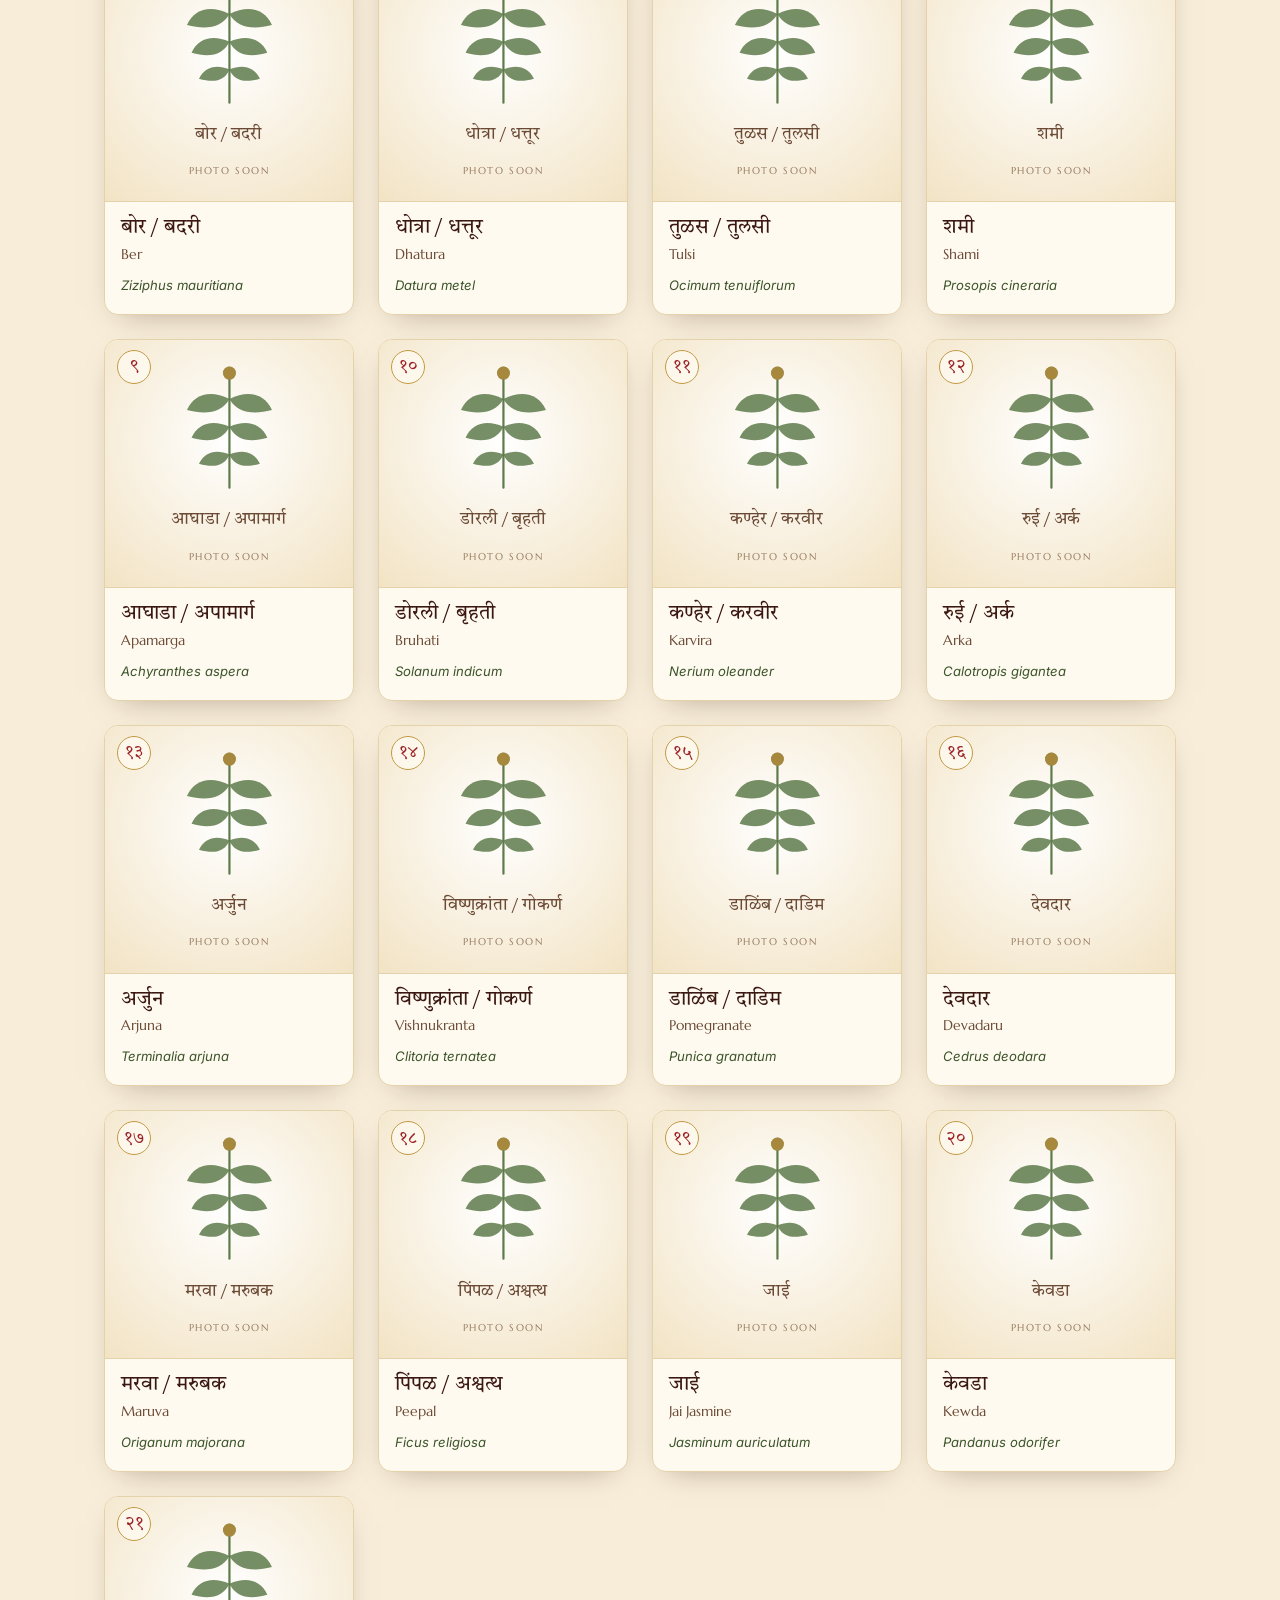
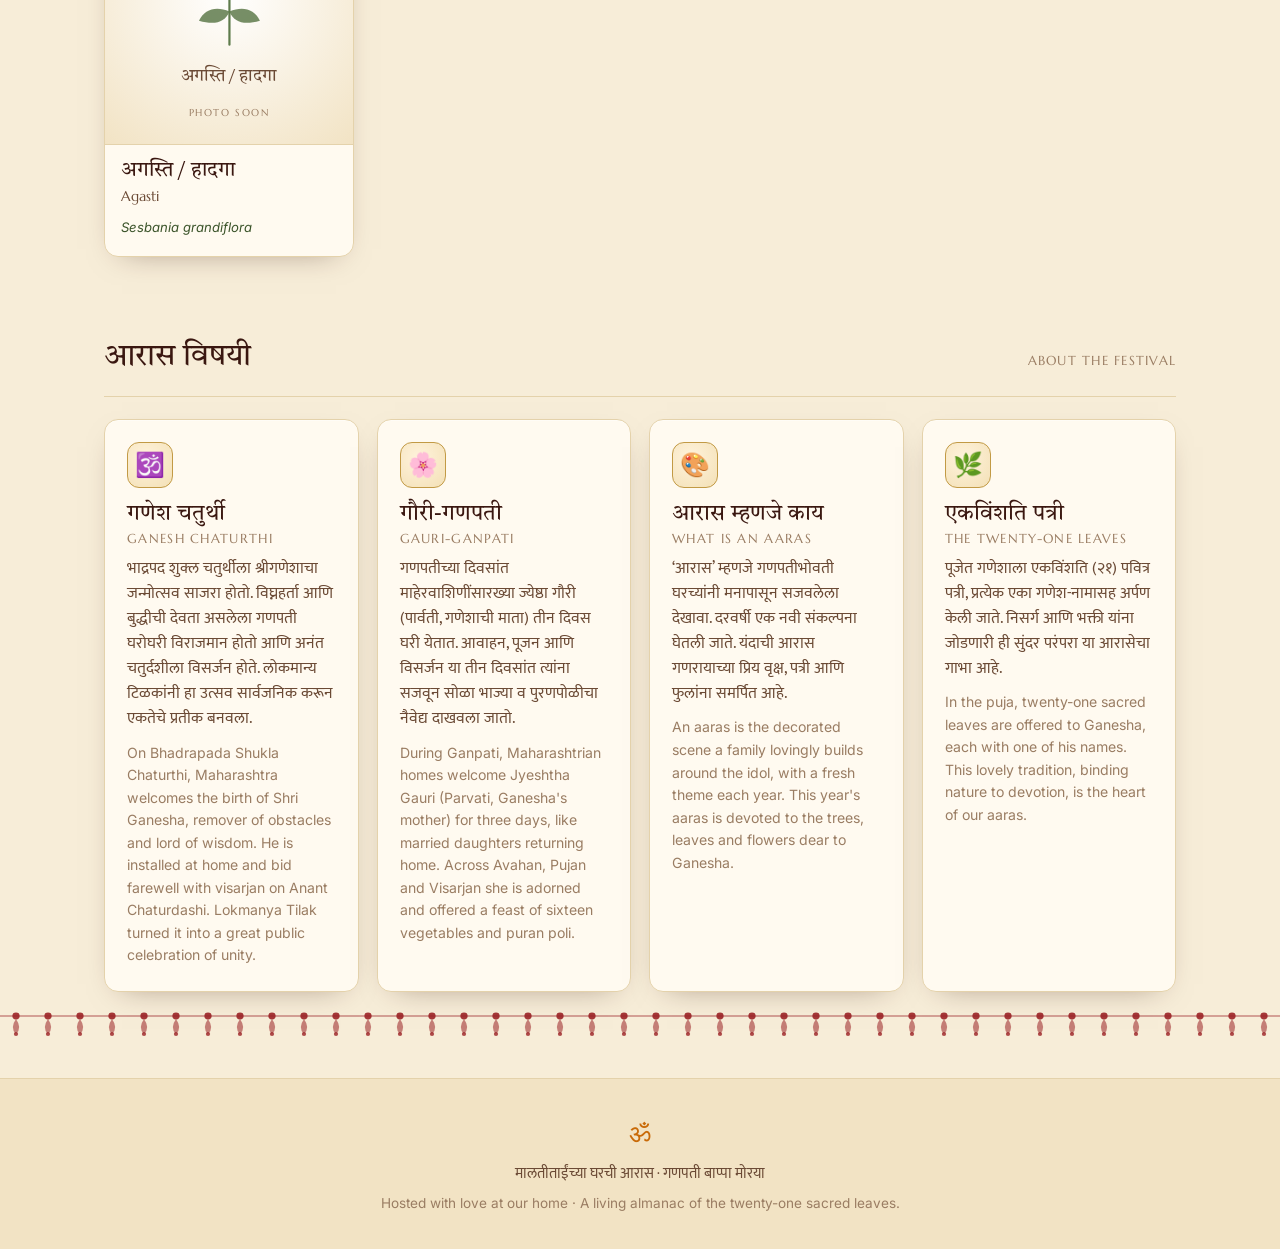
==== commit 39215dde: "Add hero Ganesha emblem and Flowers/Trees/Herbs grid filter - Hand-drawn line-art Ganesha emblem in " ====
--- a/patri.html
+++ b/patri.html
@@ -9,11 +9,11 @@
   <link rel="preconnect" href="https://fonts.googleapis.com">
   <link rel="preconnect" href="https://fonts.gstatic.com" crossorigin>
   <link href="https://fonts.googleapis.com/css2?family=Tiro+Devanagari+Marathi&family=Mukta:wght@300;400;500;600&family=Marcellus&family=Inter:wght@400;500&display=swap" rel="stylesheet">
-  <link rel="stylesheet" href="assets/css/styles.css?v=4">
+  <link rel="stylesheet" href="assets/css/styles.css?v=5">
 </head>
 <body data-page="detail">
   <div id="app"></div>
-  <script src="assets/js/data.js?v=4"></script>
-  <script src="assets/js/app.js?v=4"></script>
+  <script src="assets/js/data.js?v=5"></script>
+  <script src="assets/js/app.js?v=5"></script>
 </body>
 </html>
--- a/assets/css/styles.css
+++ b/assets/css/styles.css
@@ -145,6 +145,27 @@
 .hero .wrap{ position:relative; z-index:1; }
 @keyframes spin{ to{ transform:translateX(-50%) rotate(360deg); } }
 
+/* line-art Ganesha emblem */
+.hero-emblem{ display:flex; justify-content:center; margin:0 0 6px; }
+.ganesha{ width:82px; height:auto; color:var(--kumkum);
+  filter:drop-shadow(0 8px 14px rgba(155,34,38,.22)); }
+@media (max-width:640px){ .ganesha{ width:66px; } }
+
+/* grid filters */
+.filters{ display:flex; flex-wrap:wrap; gap:8px; margin:0 0 22px; }
+.filter{ cursor:pointer; display:inline-flex; align-items:center; gap:8px;
+  font-family:var(--lat-body); border:1px solid var(--edge); background:var(--card);
+  color:var(--ink-soft); padding:8px 16px; border-radius:999px; line-height:1;
+  transition:background .2s ease, border-color .2s ease, color .2s ease, transform .12s ease; }
+.filter .mr-d{ font-size:1.05rem; }
+.filter .en{ font-family:var(--lat-display); font-size:11px; letter-spacing:.08em;
+  text-transform:uppercase; color:var(--ink-faint); }
+.filter:hover{ border-color:var(--gold); transform:translateY(-1px); }
+.filter.active{ background:var(--kumkum); border-color:var(--kumkum); color:#fff;
+  box-shadow:0 8px 18px -10px var(--kumkum); }
+.filter.active .en{ color:#fff; opacity:.8; }
+.card.is-hidden{ display:none; }
+
 /* =====================================================================
    DATES RIBBON (home)
    ===================================================================== */
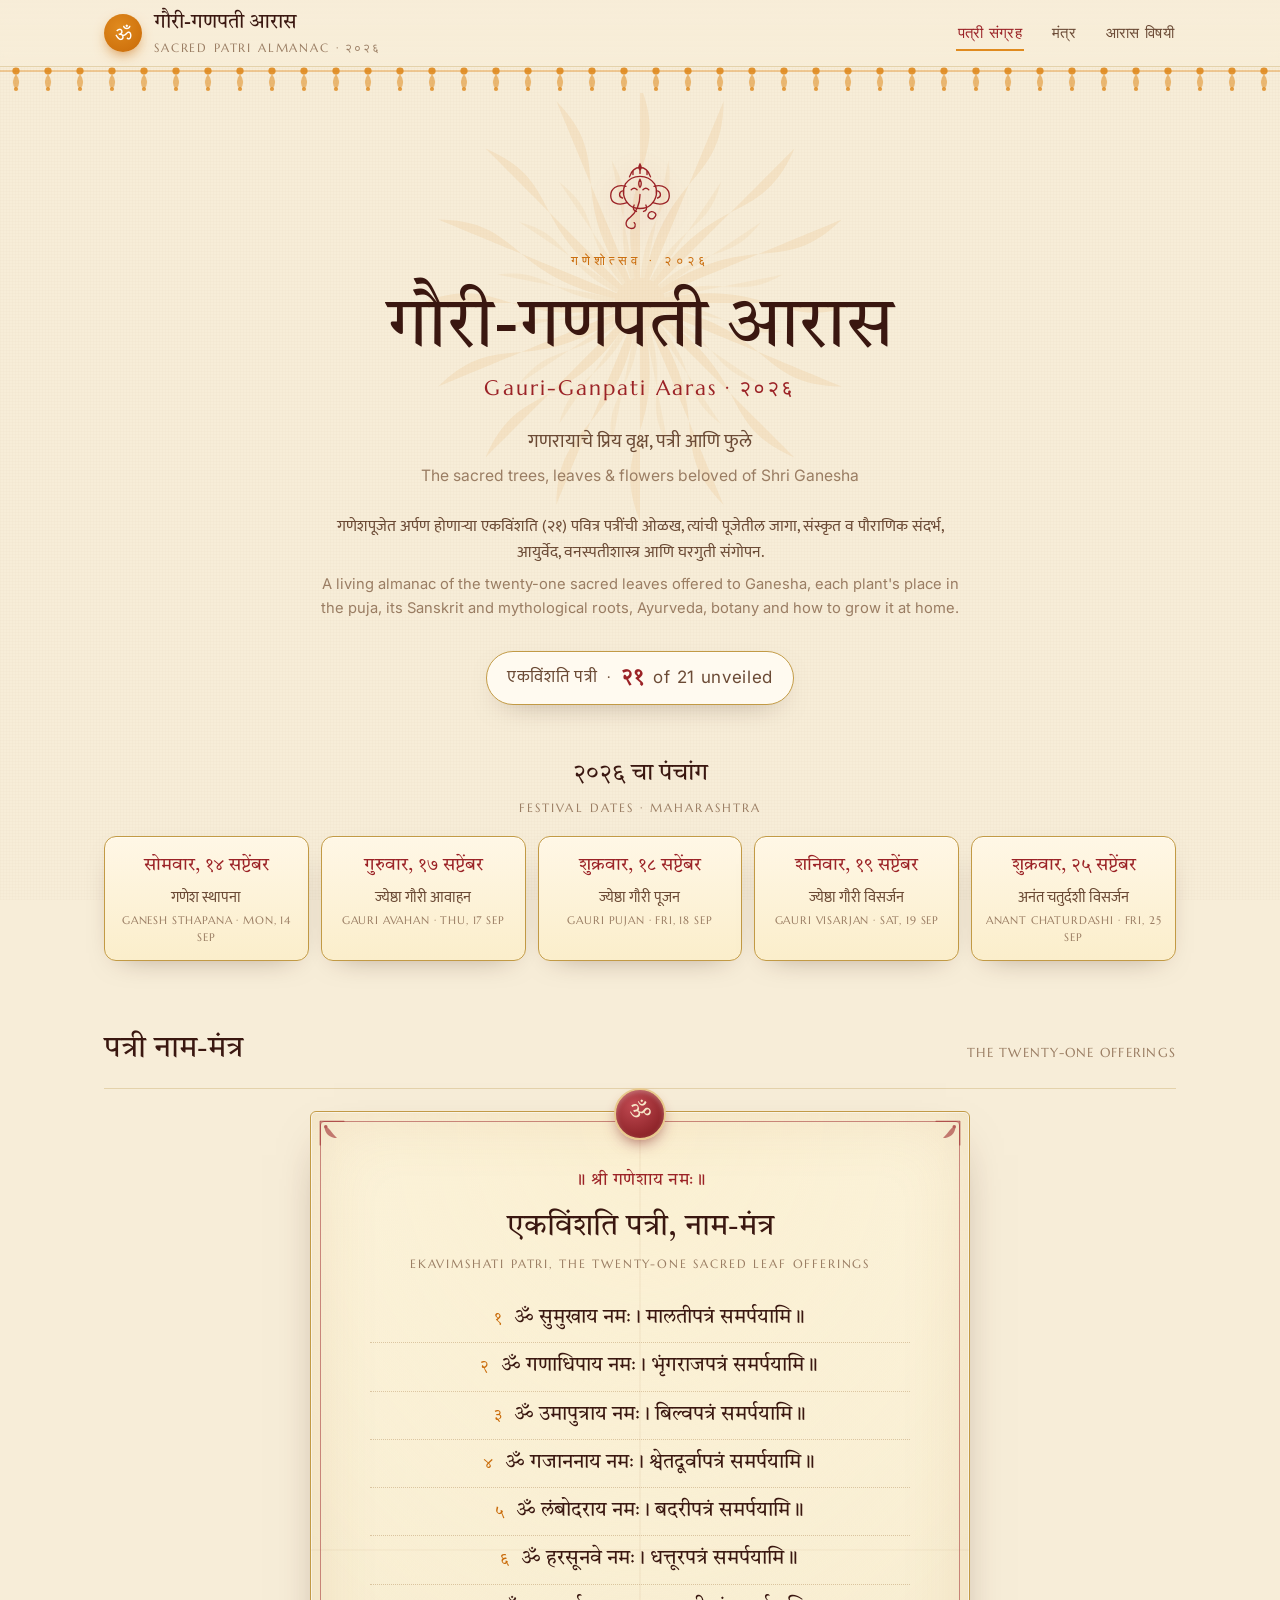
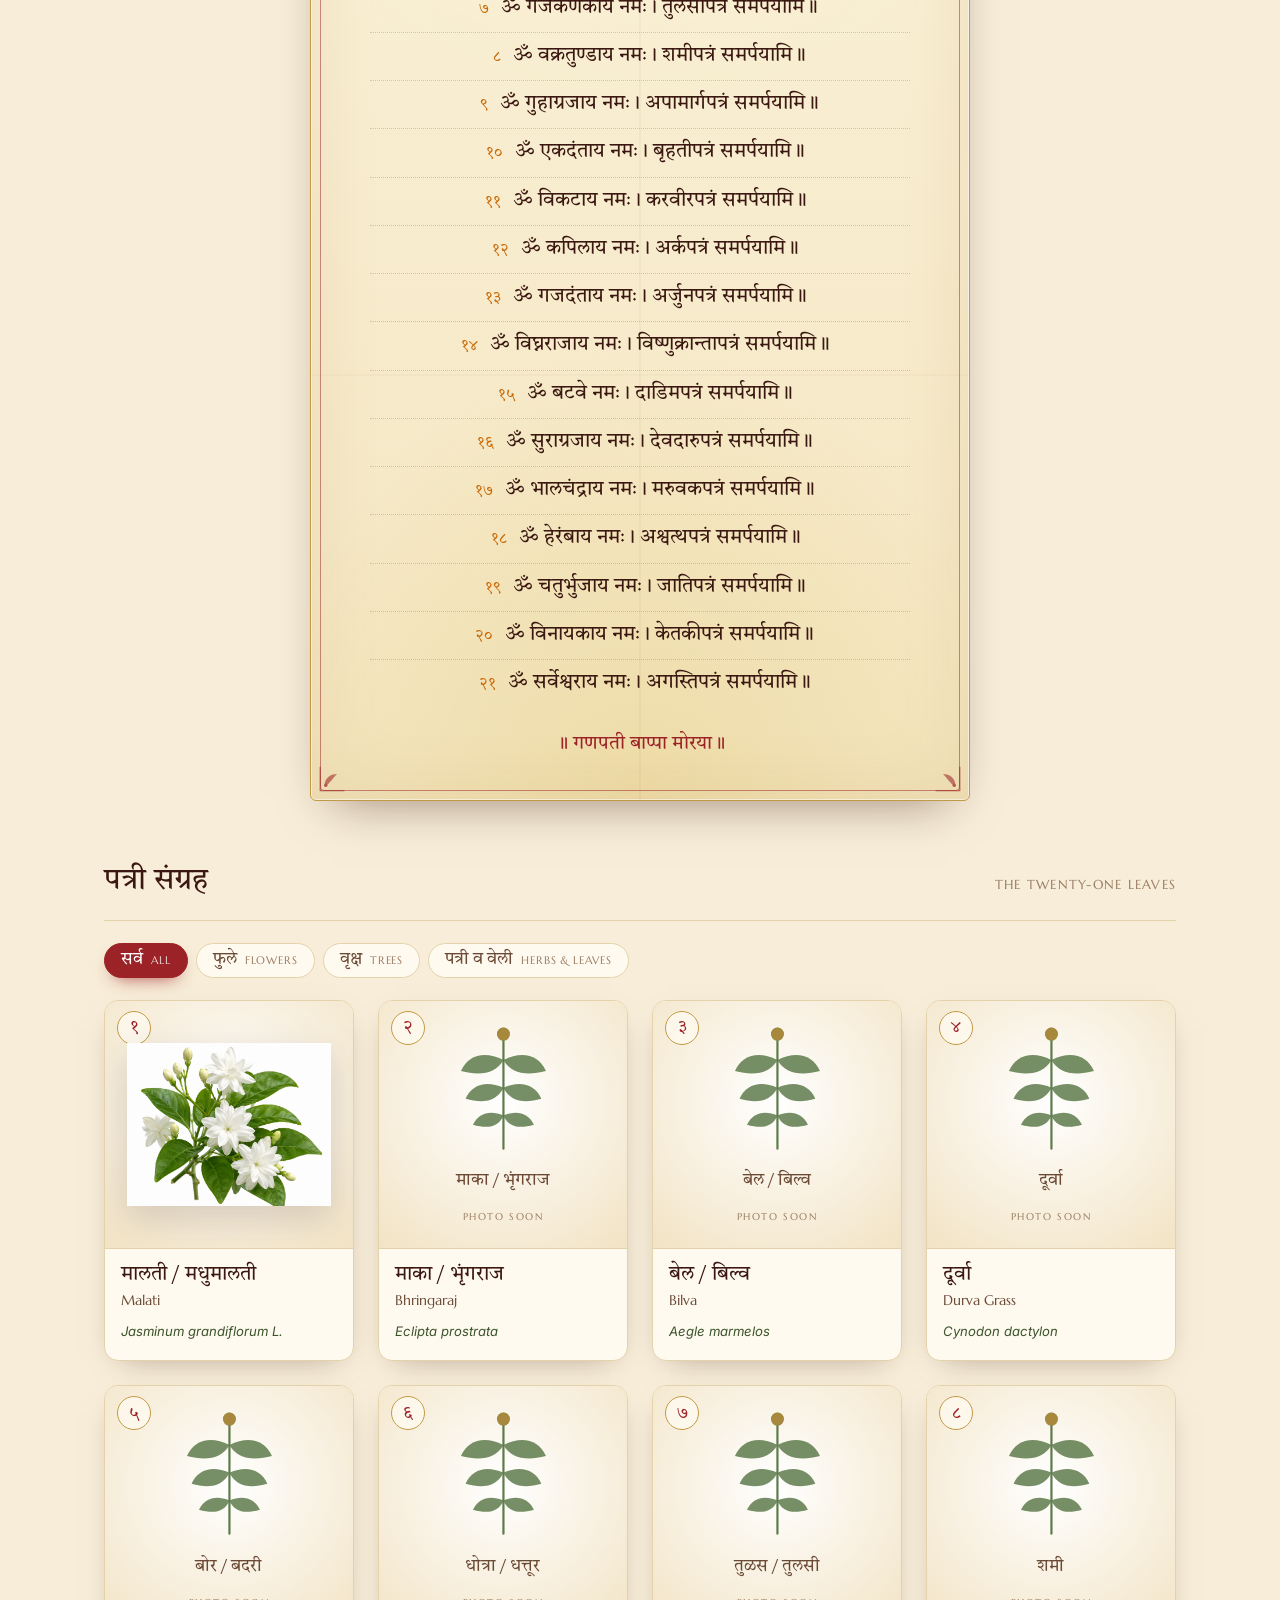
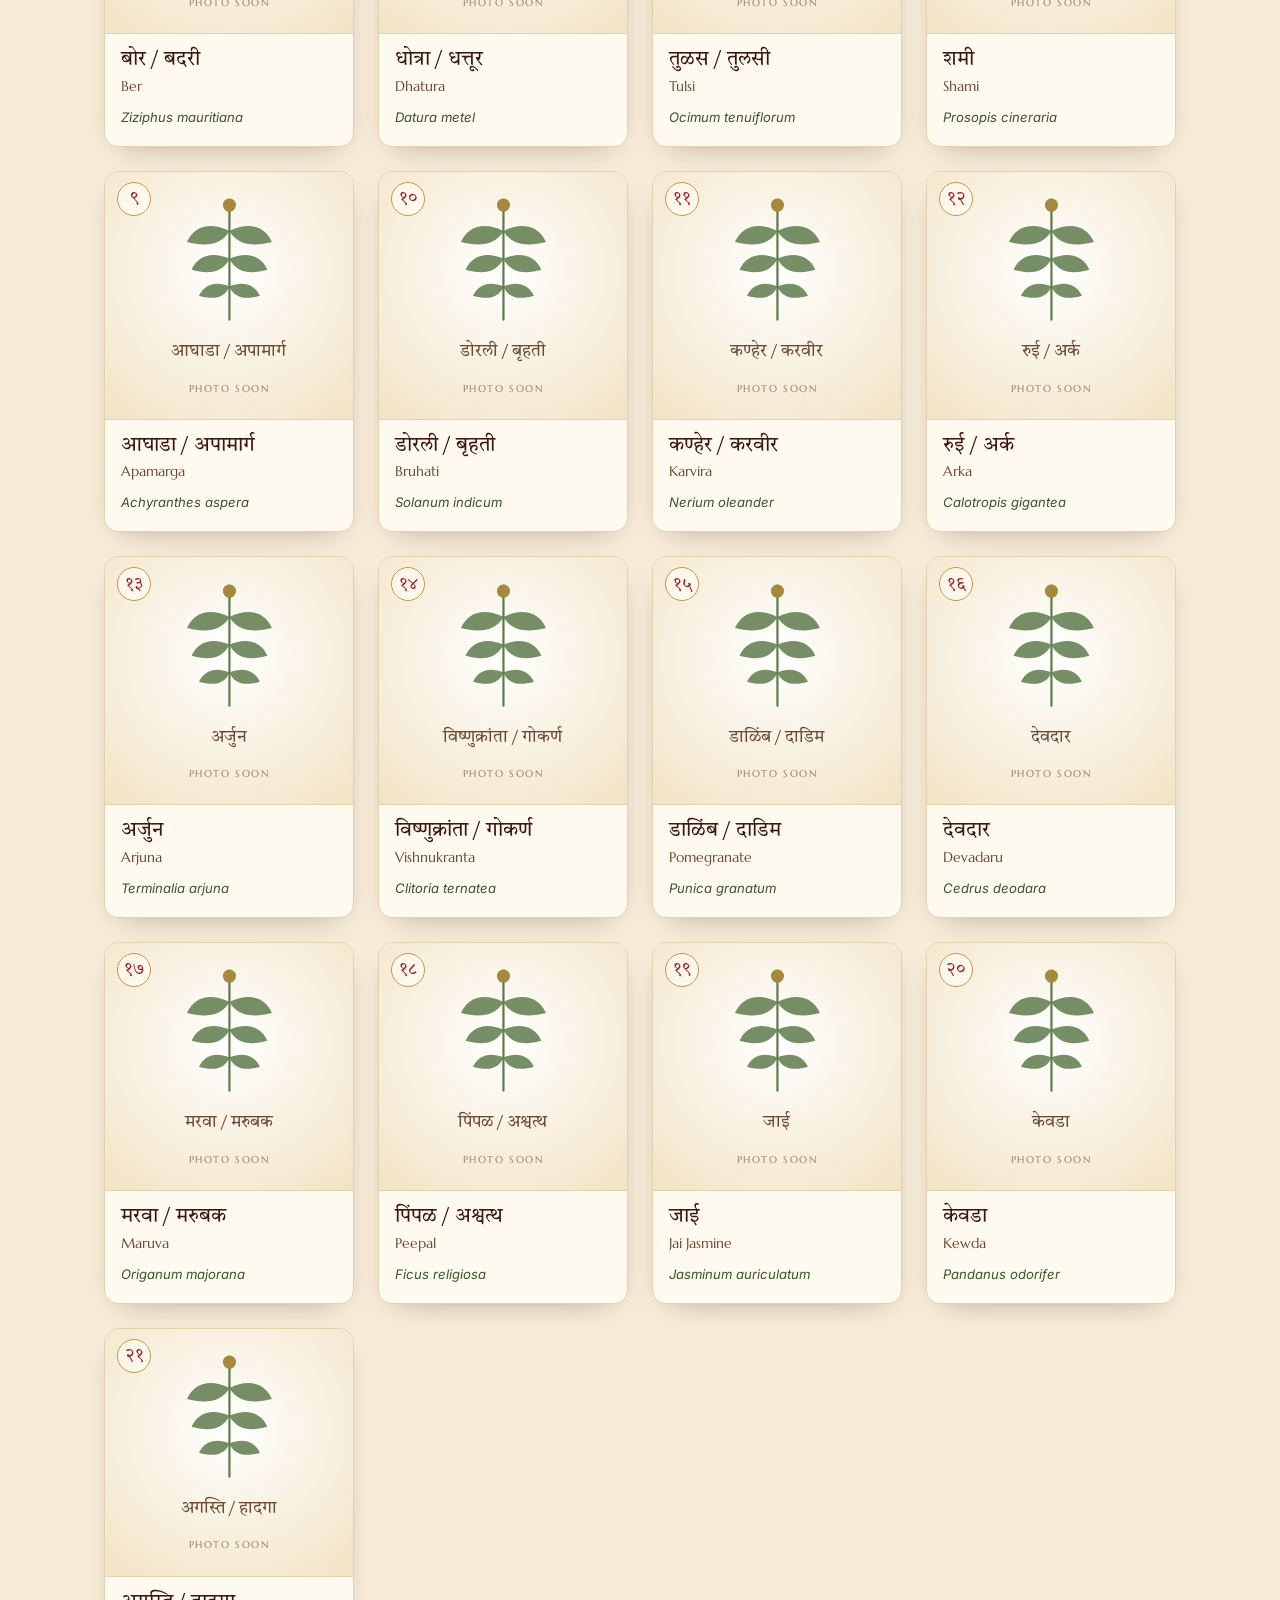
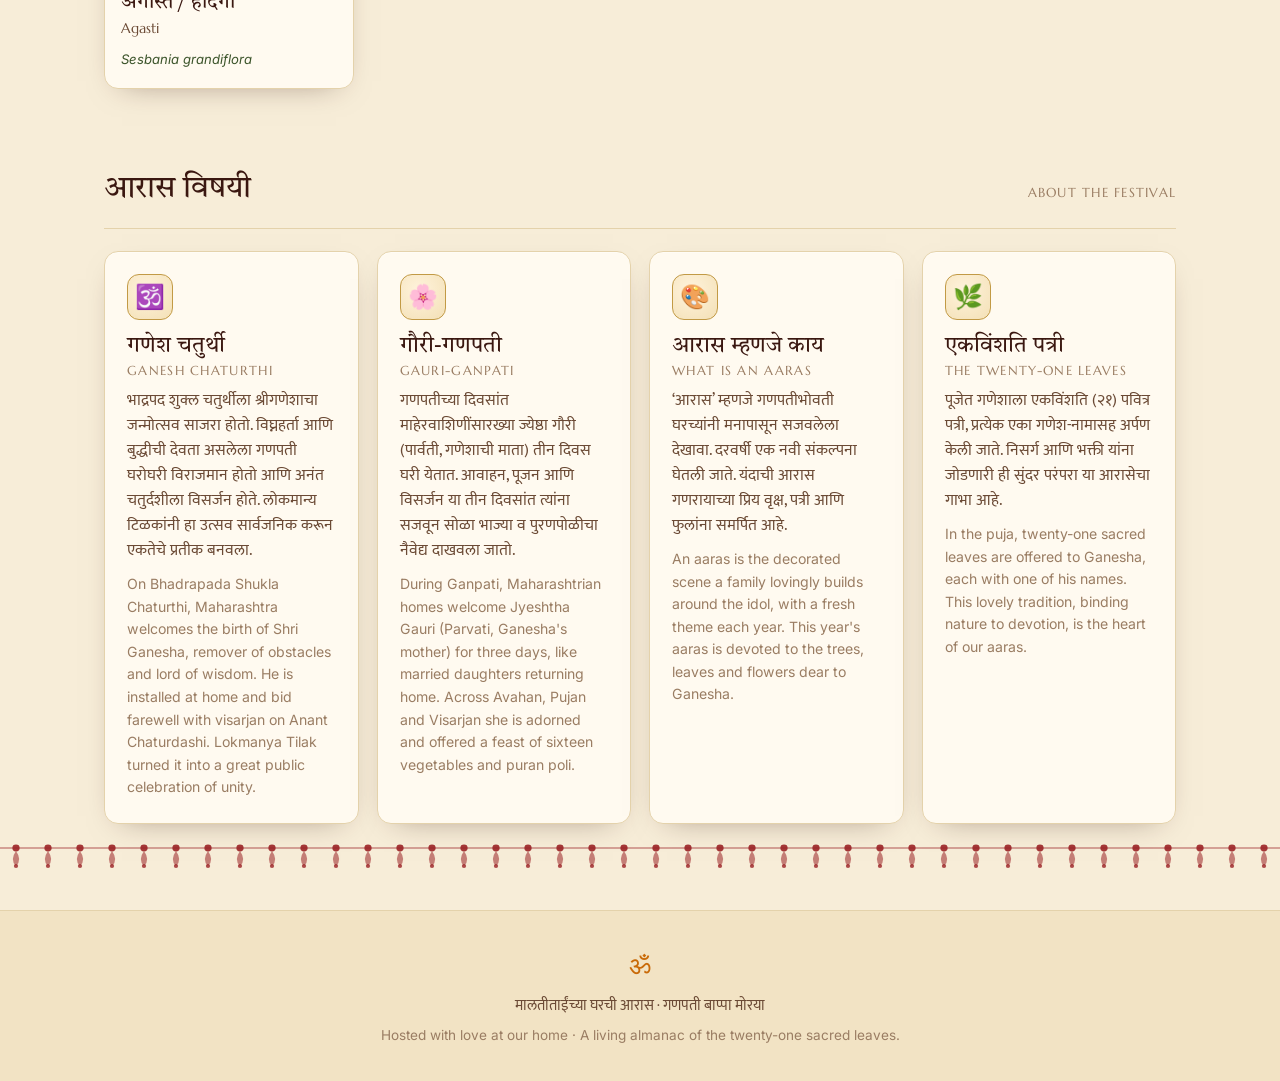
==== commit 62f84913: "Add Lakhota mantra letter on home; wire verified mantras into all patris - Decorated Lakhota (old-st" ====
--- a/patri.html
+++ b/patri.html
@@ -9,11 +9,11 @@
   <link rel="preconnect" href="https://fonts.googleapis.com">
   <link rel="preconnect" href="https://fonts.gstatic.com" crossorigin>
   <link href="https://fonts.googleapis.com/css2?family=Tiro+Devanagari+Marathi&family=Mukta:wght@300;400;500;600&family=Marcellus&family=Inter:wght@400;500&display=swap" rel="stylesheet">
-  <link rel="stylesheet" href="assets/css/styles.css?v=5">
+  <link rel="stylesheet" href="assets/css/styles.css?v=6">
 </head>
 <body data-page="detail">
   <div id="app"></div>
-  <script src="assets/js/data.js?v=5"></script>
-  <script src="assets/js/app.js?v=5"></script>
+  <script src="assets/js/data.js?v=6"></script>
+  <script src="assets/js/app.js?v=6"></script>
 </body>
 </html>
--- a/assets/css/styles.css
+++ b/assets/css/styles.css
@@ -211,6 +211,65 @@
 .fcard .en{ display:block; margin:10px 0 0; color:var(--ink-faint); font-size:.88rem; }
 
 /* =====================================================================
+   LAKHOTA  (old-style folded pooja letter with the 21 naam-mantras)
+   ===================================================================== */
+.lakhota-sec{ margin:8px 0 26px; }
+.lakhota{
+  position:relative; max-width:660px; margin:0 auto; padding:52px 34px 40px;
+  background:
+    radial-gradient(120% 75% at 50% 0%, #fbf0d2 0%, transparent 62%),
+    radial-gradient(100% 60% at 50% 100%, #eedca8 0%, transparent 58%),
+    linear-gradient(#fbf3dd, #f4e6c1);
+  border:1px solid var(--gold); border-radius:6px;
+  box-shadow:var(--shadow-lift), inset 0 0 0 1px #ffffff88, inset 0 0 70px rgba(176,120,50,.14);
+}
+/* inner double frame */
+.lakhota::before{ content:""; position:absolute; inset:9px; border:1.5px double var(--kumkum);
+  border-radius:4px; opacity:.5; pointer-events:none; }
+/* faint fold creases: one vertical, two horizontal, like a folded letter */
+.lakhota::after{ content:""; position:absolute; inset:0; pointer-events:none; border-radius:6px;
+  background:
+    linear-gradient(90deg, transparent calc(50% - 1px), rgba(150,100,40,.10) 50%, transparent calc(50% + 1px)),
+    linear-gradient(0deg, transparent calc(33% - 1px), rgba(150,100,40,.07) 33%, transparent calc(33% + 1px),
+                          transparent calc(66% - 1px), rgba(150,100,40,.07) 66%, transparent calc(66% + 1px)); }
+
+.lk-corner{ position:absolute; width:42px; height:42px; color:var(--kumkum); opacity:.7; z-index:2; }
+.lk-corner.tl{ top:5px; left:5px; }
+.lk-corner.tr{ top:5px; right:5px; transform:scaleX(-1); }
+.lk-corner.bl{ bottom:5px; left:5px; transform:scaleY(-1); }
+.lk-corner.br{ bottom:5px; right:5px; transform:scale(-1); }
+
+.lk-flap{ position:absolute; top:-24px; left:50%; transform:translateX(-50%); z-index:3; }
+.lk-seal{ display:grid; place-items:center; width:52px; height:52px; border-radius:50%;
+  background:radial-gradient(circle at 38% 32%, #c14a52, var(--kumkum-deep));
+  color:#f7e7c8; font-size:23px; font-family:var(--dev-display);
+  border:2px solid #e8c98e;
+  box-shadow:0 7px 16px -6px rgba(122,21,25,.7), inset 0 2px 5px rgba(255,255,255,.3); }
+
+.lk-inner{ position:relative; z-index:2; text-align:center; }
+.lk-shri{ color:var(--kumkum); font-size:1.05rem; letter-spacing:.03em; margin-top:4px; }
+.lk-title{ font-family:var(--dev-display); font-weight:400; font-size:1.9rem; color:var(--ink); margin:8px 0 3px; }
+.lk-sub{ font-family:var(--lat-display); font-size:11.5px; letter-spacing:.16em;
+  text-transform:uppercase; color:var(--ink-faint); margin:0 0 22px; }
+.lk-list{ list-style:none; margin:0 auto; padding:0; max-width:540px; }
+.lk-list li{ display:flex; align-items:baseline; justify-content:center; gap:12px;
+  padding:9px 4px; border-bottom:1px dotted rgba(150,100,40,.30); }
+.lk-list li:last-child{ border-bottom:0; }
+.lk-no{ color:var(--saffron-deep); font-size:1rem; min-width:1.7em; text-align:right; }
+.lk-line{ color:var(--ink); font-size:1.22rem; line-height:1.5; }
+.lk-foot{ color:var(--kumkum); font-size:1.2rem; margin-top:22px; }
+
+@media (max-width:640px){
+  .lakhota{ padding:44px 16px 30px; }
+  .lakhota::before{ inset:7px; }
+  .lk-title{ font-size:1.5rem; }
+  .lk-list li{ flex-direction:column; gap:2px; padding:11px 2px; }
+  .lk-no{ text-align:center; min-width:0; }
+  .lk-line{ font-size:1.08rem; }
+  .lk-corner{ width:32px; height:32px; }
+}
+
+/* =====================================================================
    PATRI GRID (home)
    ===================================================================== */
 .grid-head{ display:flex; align-items:baseline; justify-content:space-between; gap:16px;
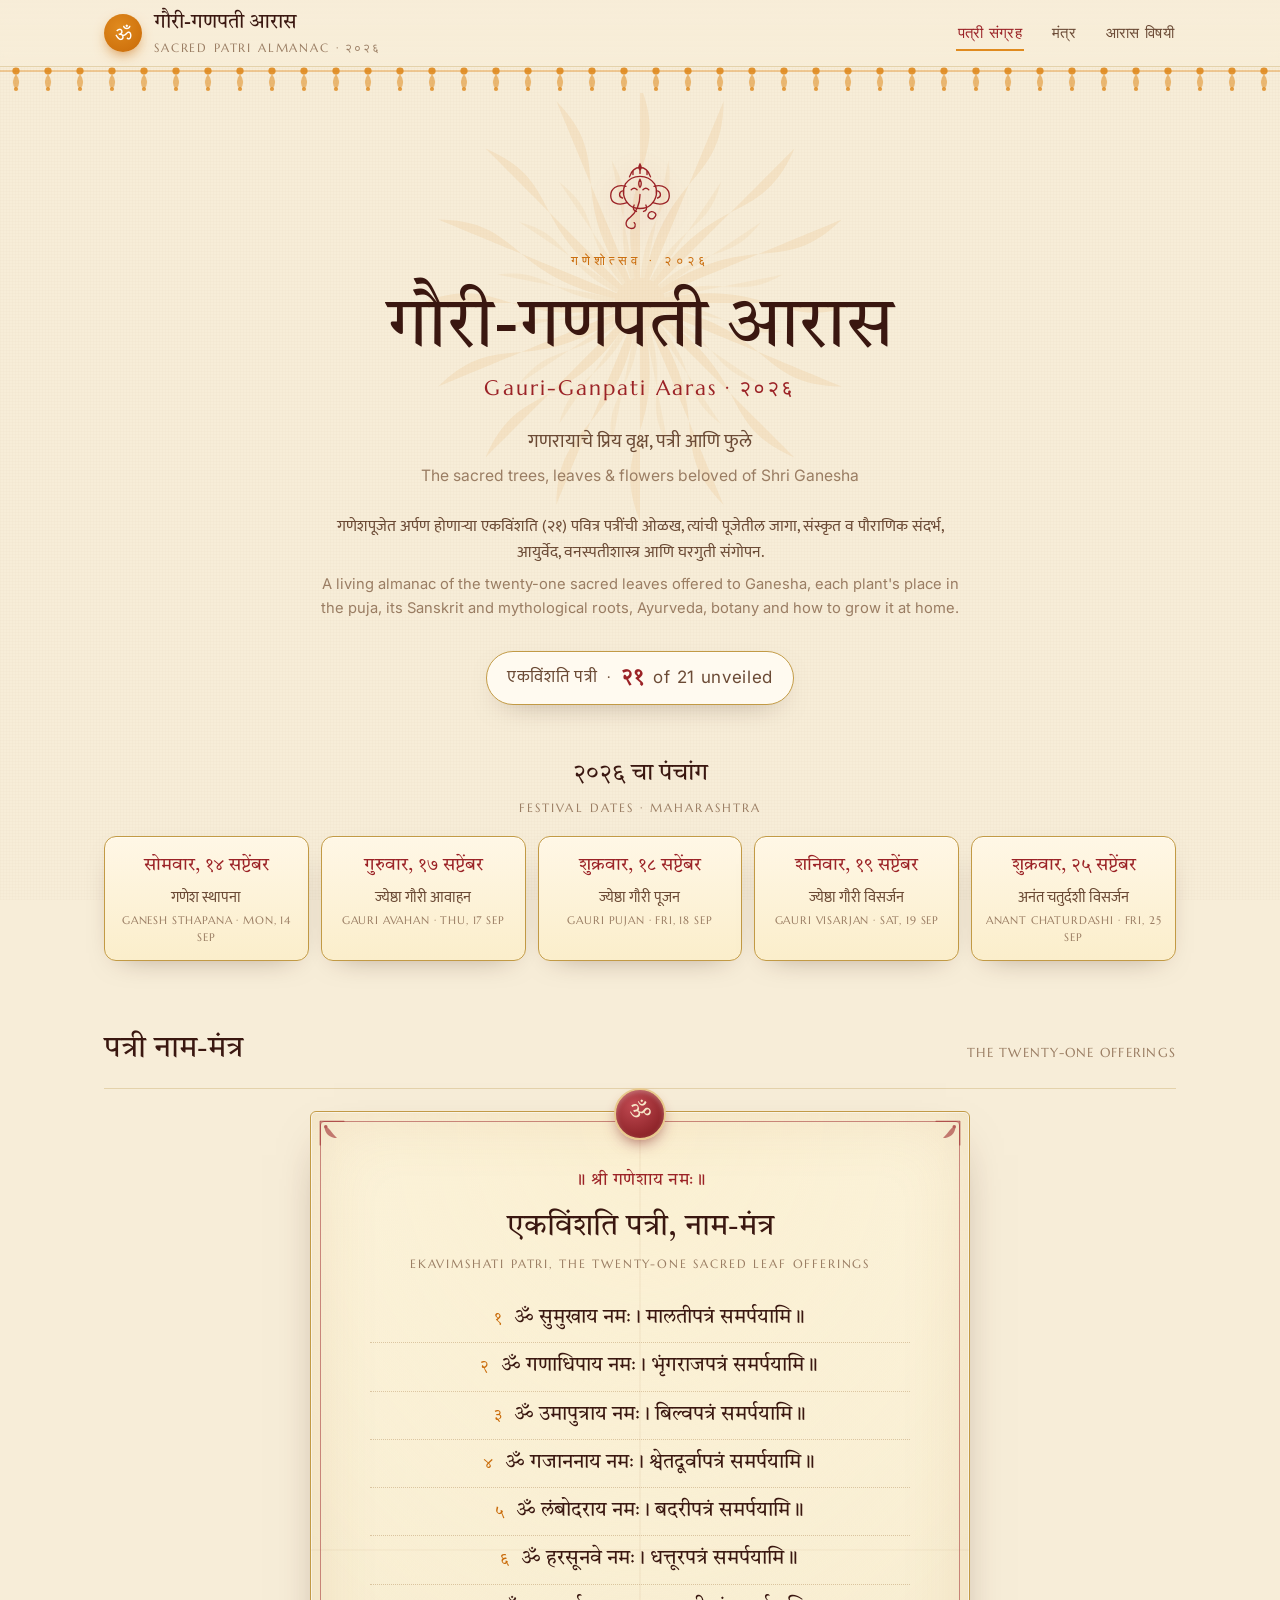
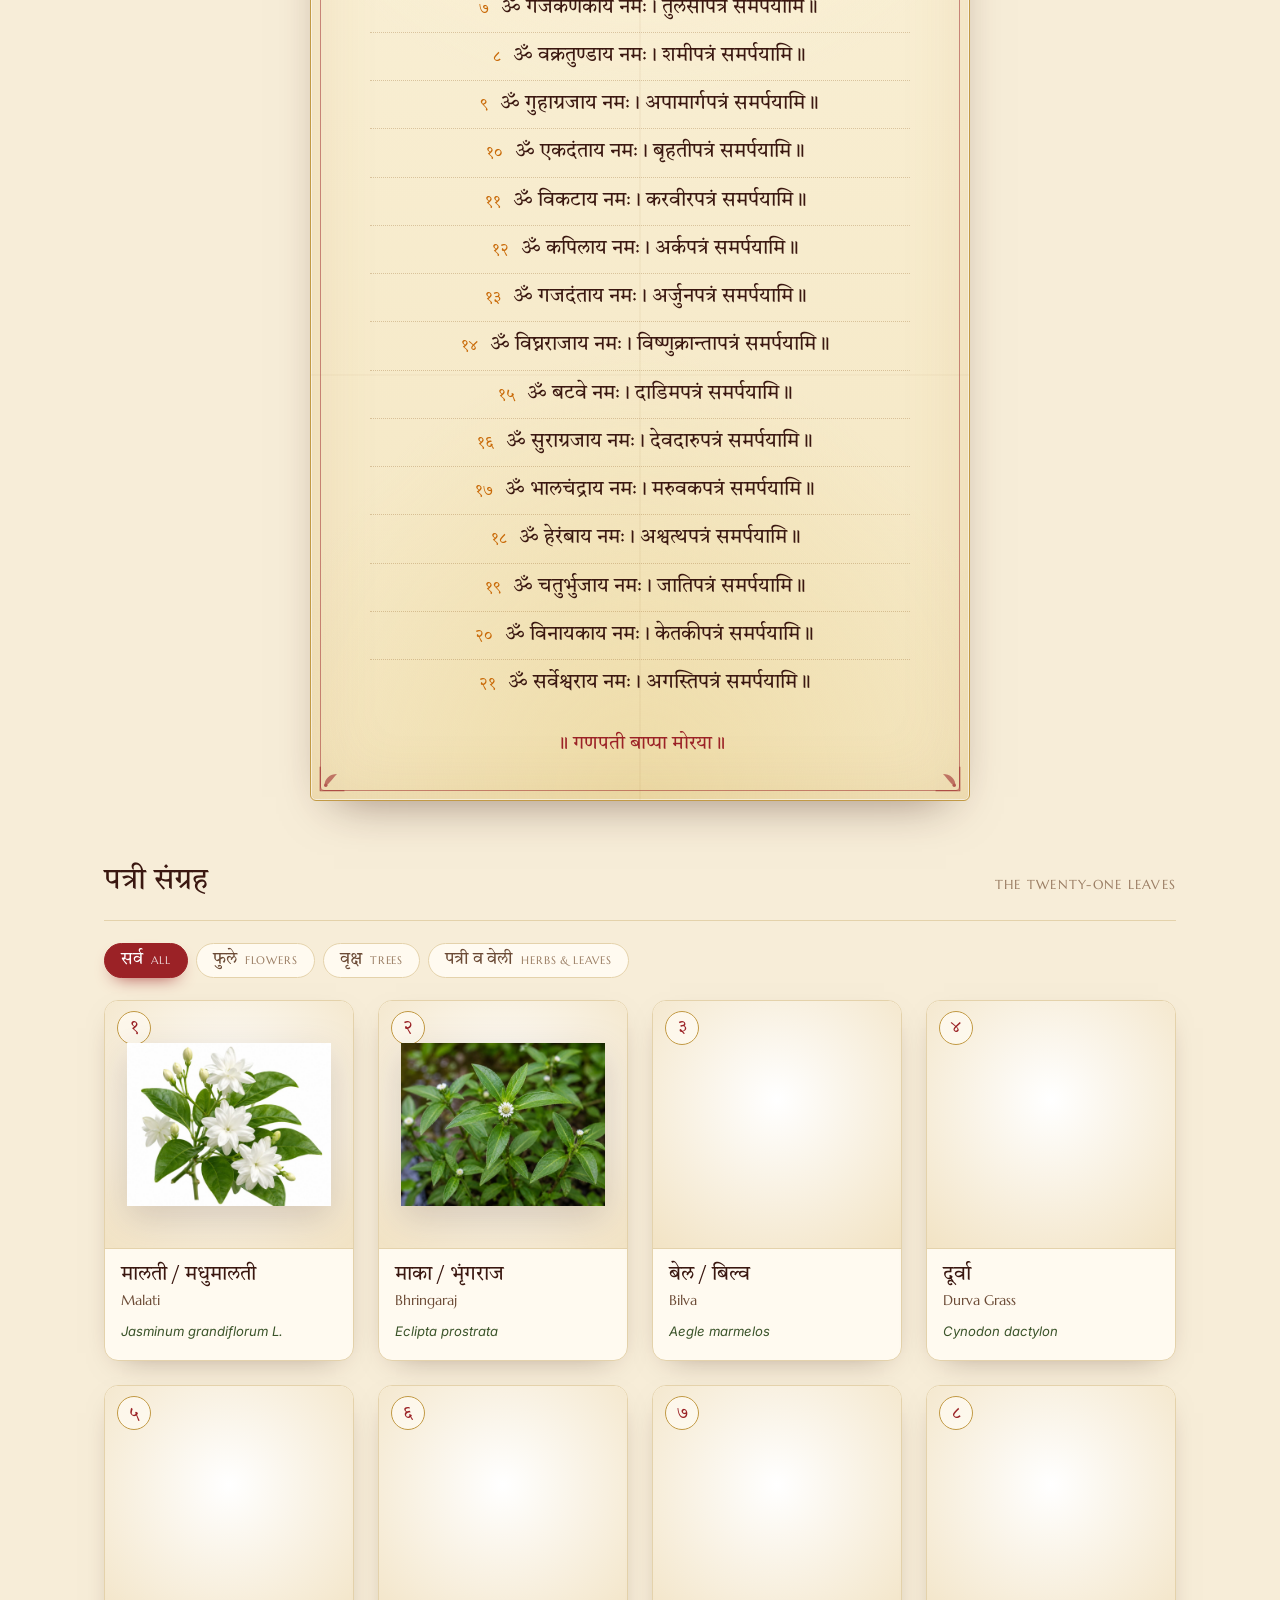
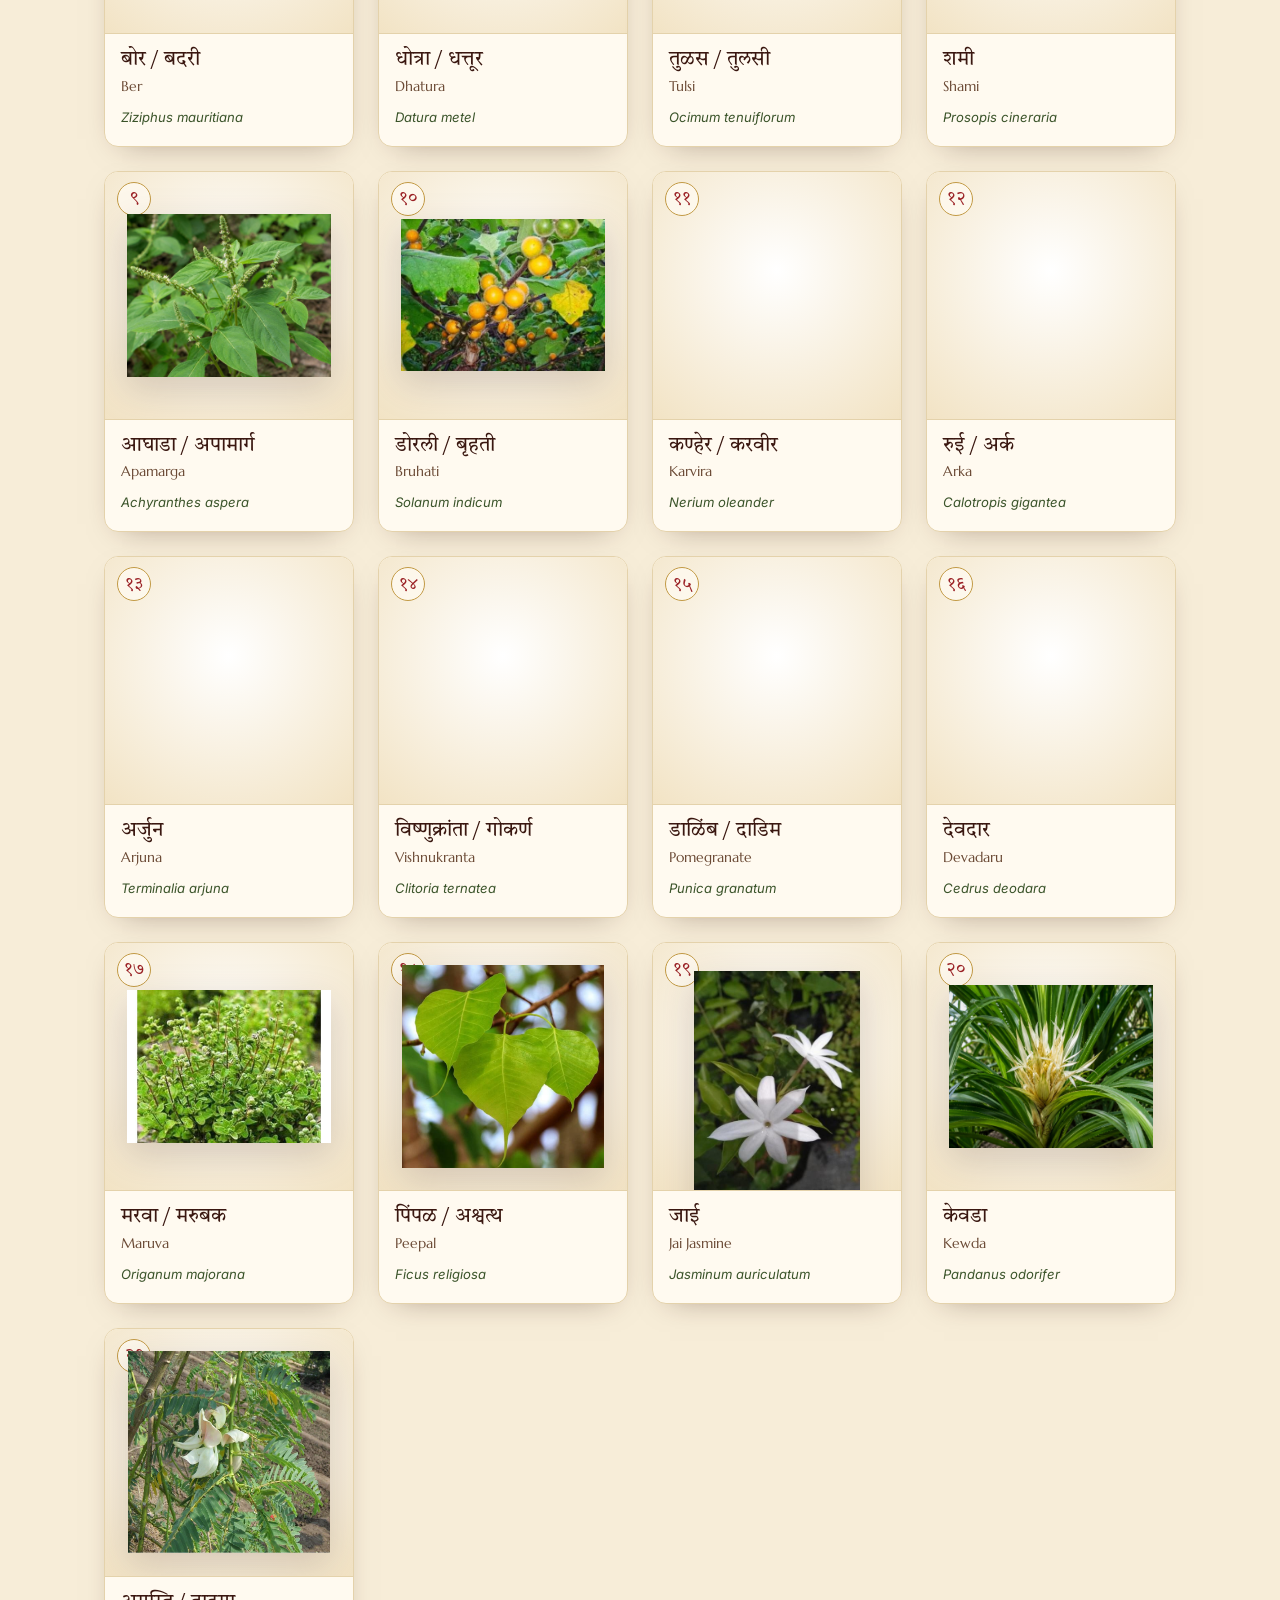
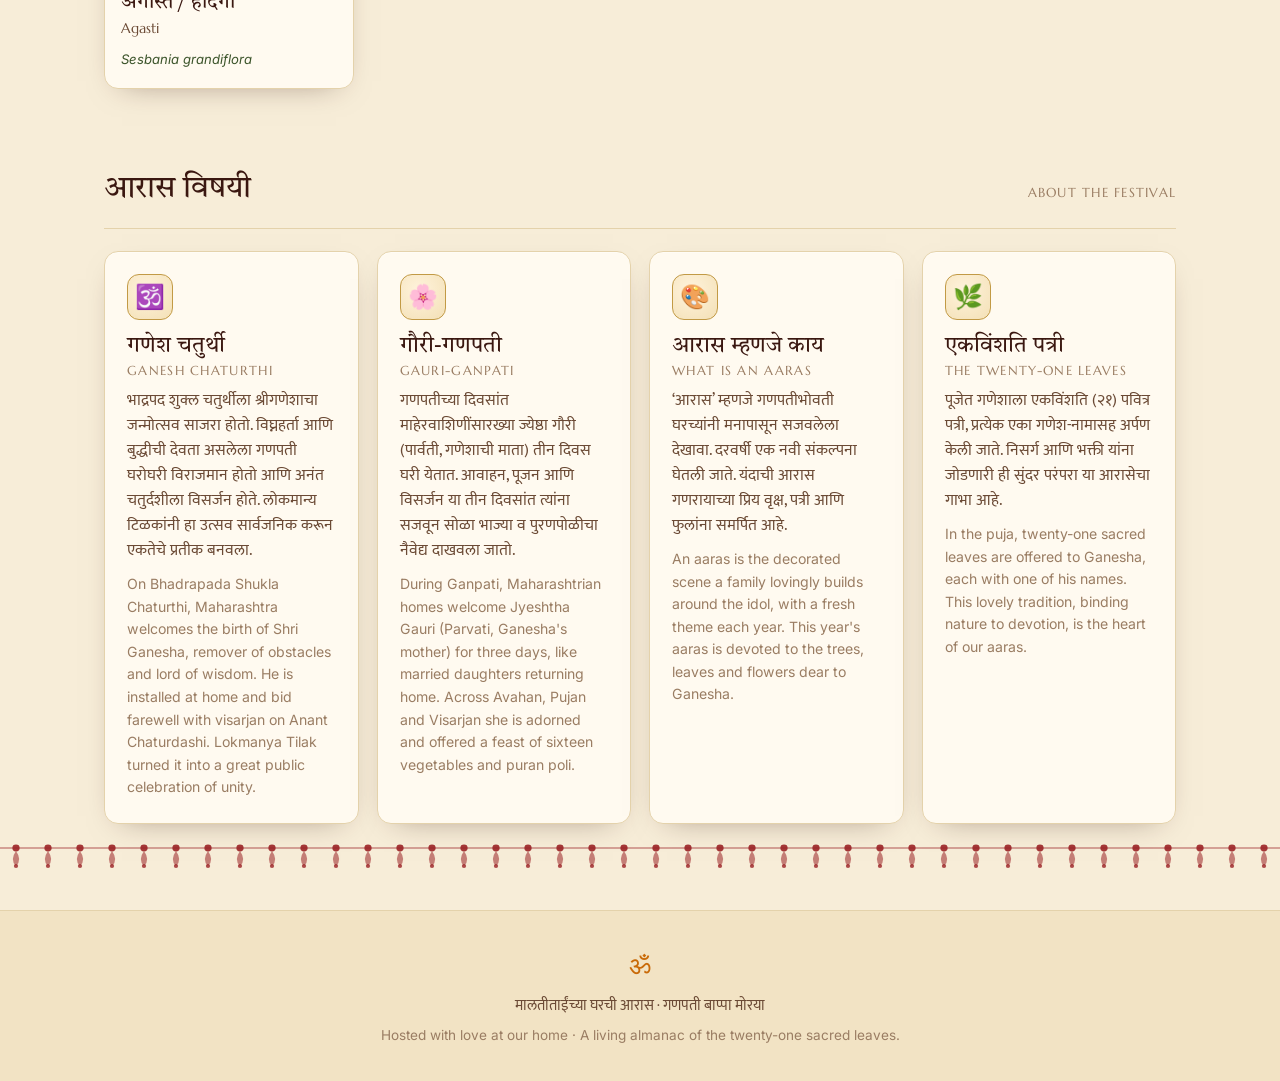
==== commit 920b953c: "Add real photos for all 21 patris - Optimize mom's 21 photo set (~35MB) to web JPEGs (max 1000px, ~2" ====
--- a/patri.html
+++ b/patri.html
@@ -9,11 +9,11 @@
   <link rel="preconnect" href="https://fonts.googleapis.com">
   <link rel="preconnect" href="https://fonts.gstatic.com" crossorigin>
   <link href="https://fonts.googleapis.com/css2?family=Tiro+Devanagari+Marathi&family=Mukta:wght@300;400;500;600&family=Marcellus&family=Inter:wght@400;500&display=swap" rel="stylesheet">
-  <link rel="stylesheet" href="assets/css/styles.css?v=6">
+  <link rel="stylesheet" href="assets/css/styles.css?v=7">
 </head>
 <body data-page="detail">
   <div id="app"></div>
-  <script src="assets/js/data.js?v=6"></script>
-  <script src="assets/js/app.js?v=6"></script>
+  <script src="assets/js/data.js?v=7"></script>
+  <script src="assets/js/app.js?v=7"></script>
 </body>
 </html>
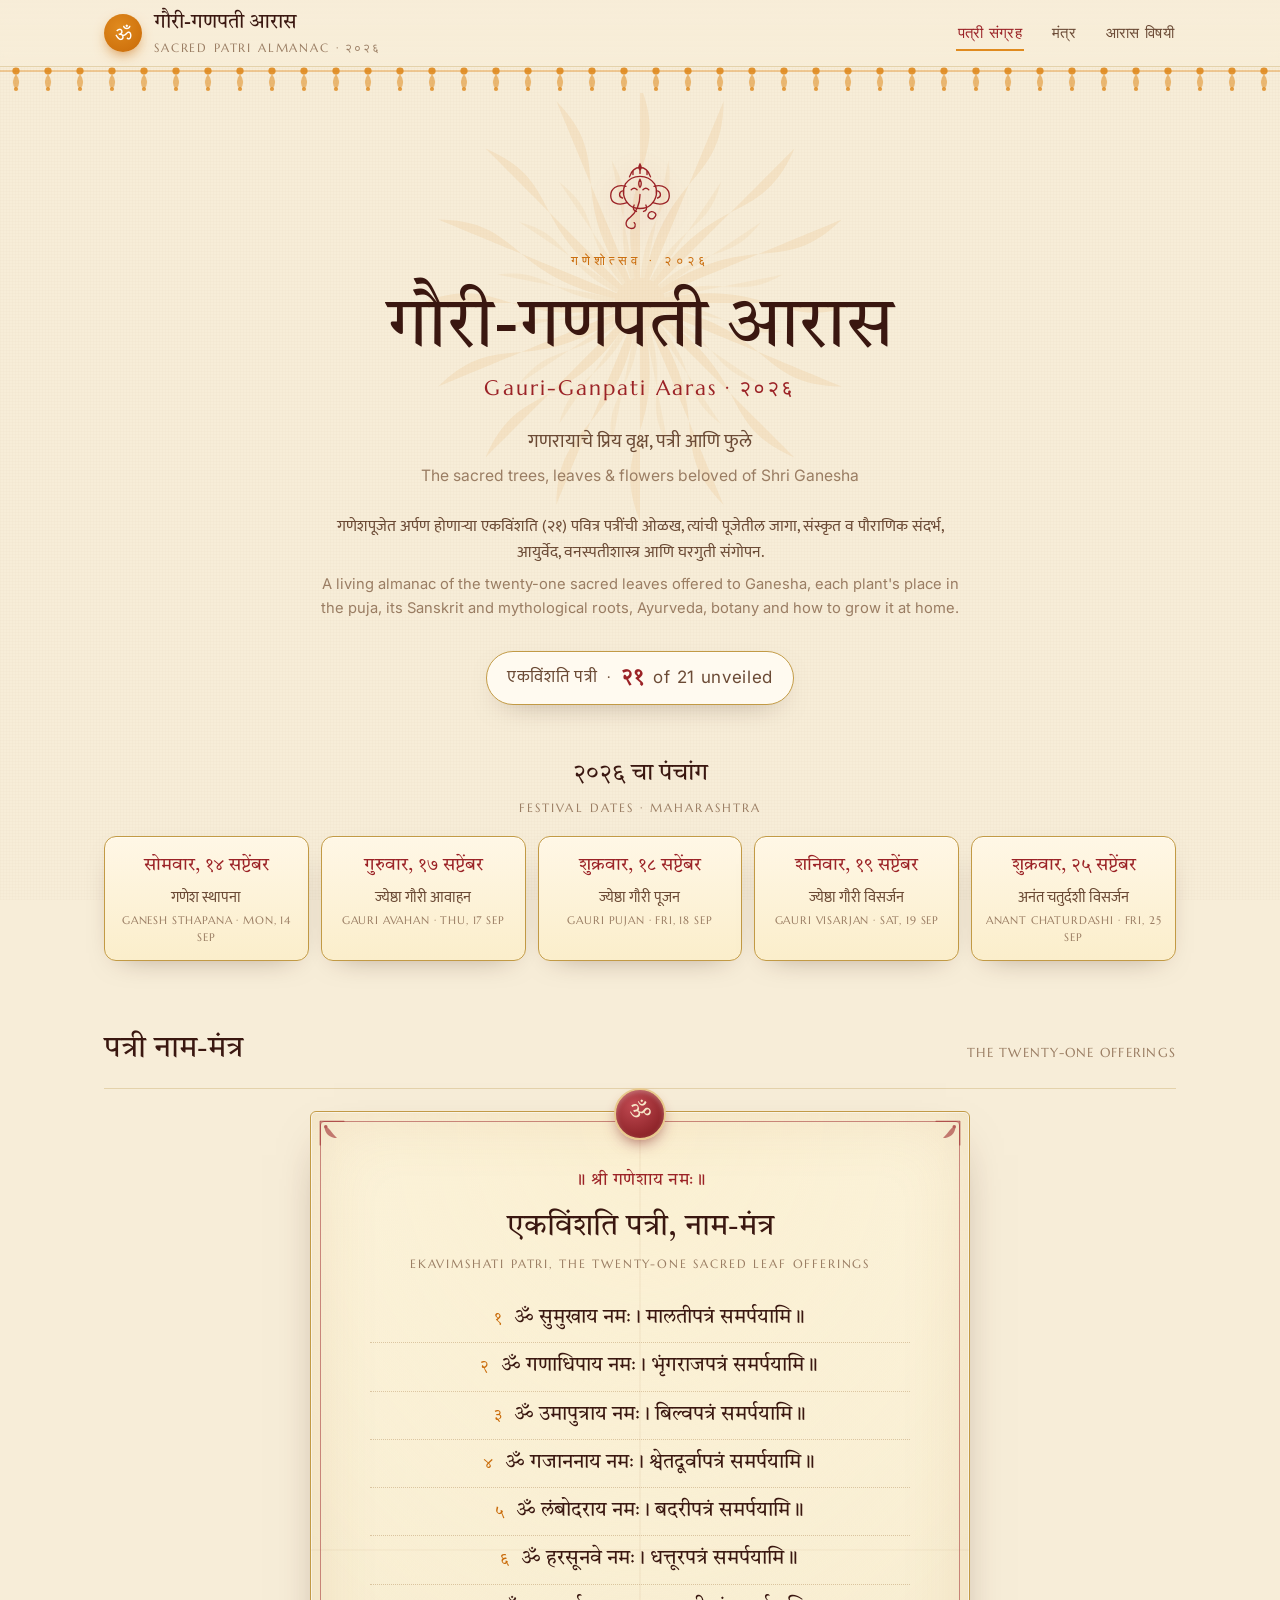
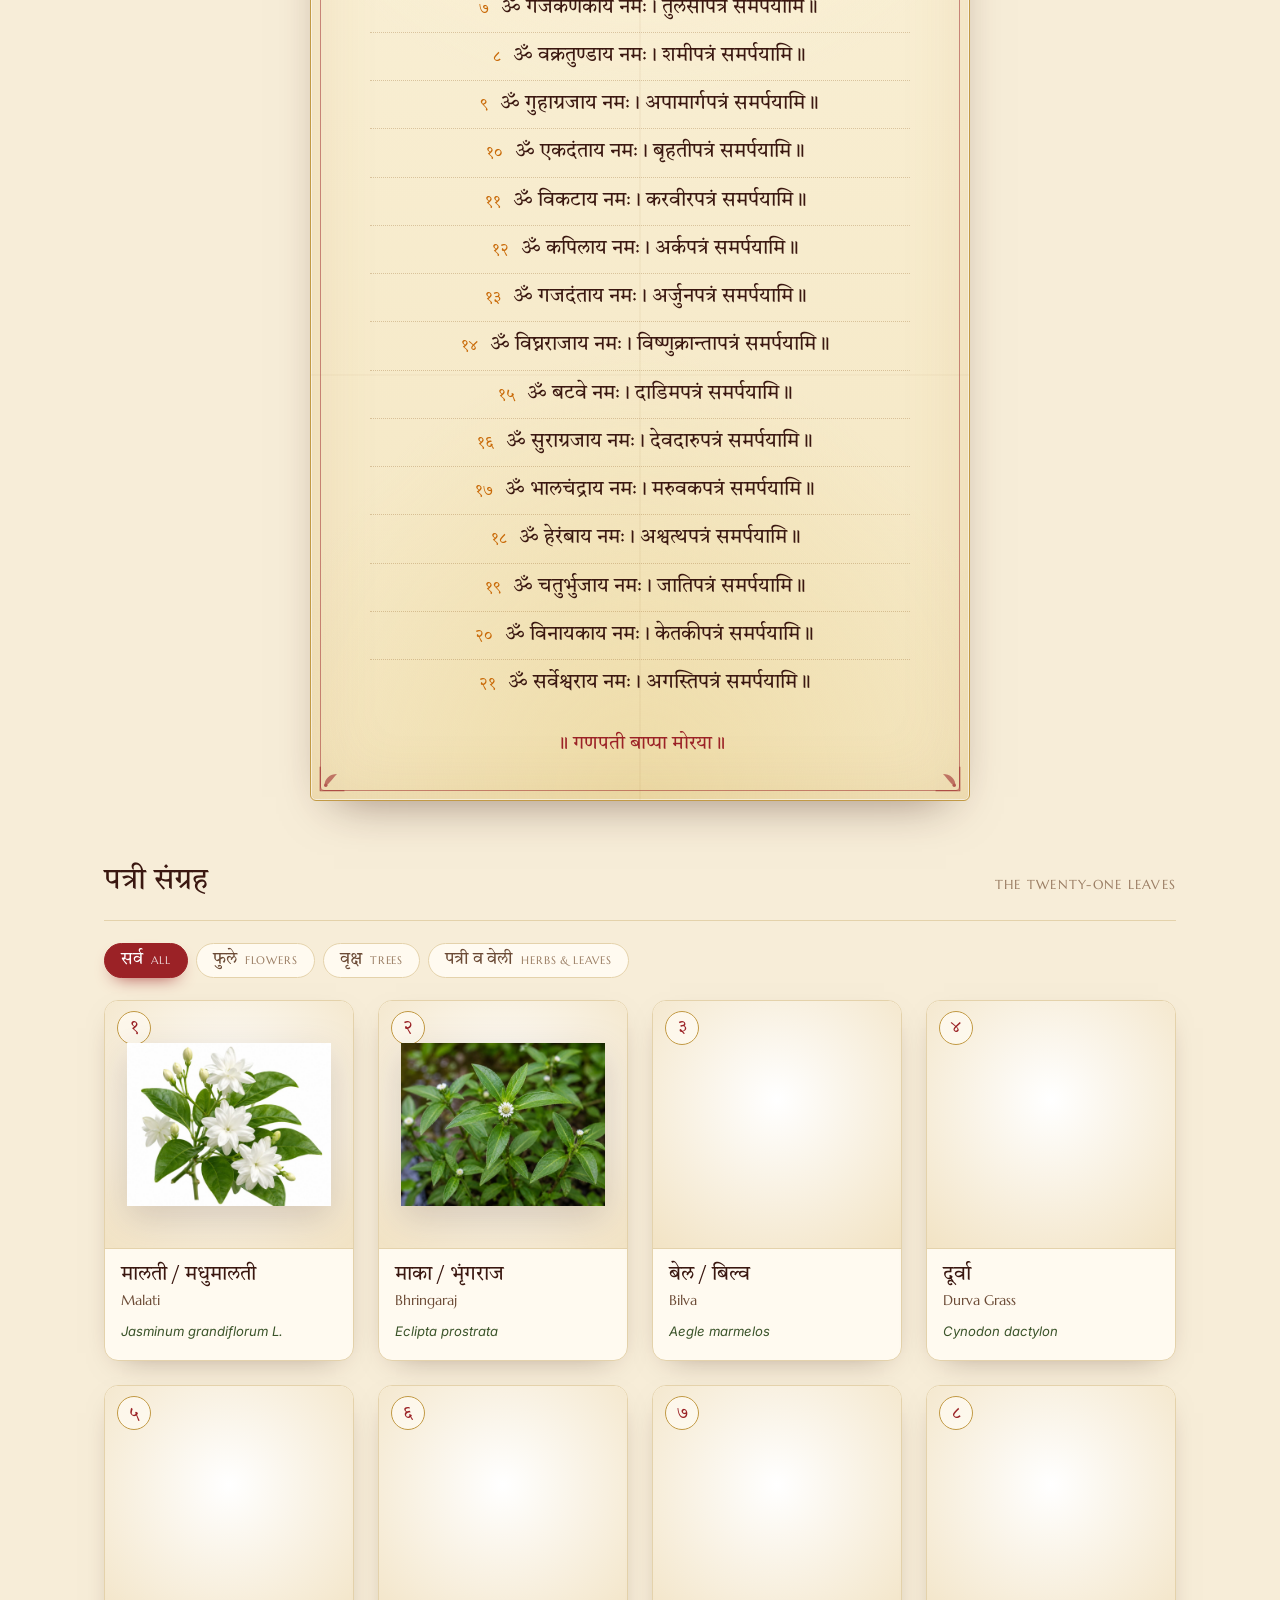
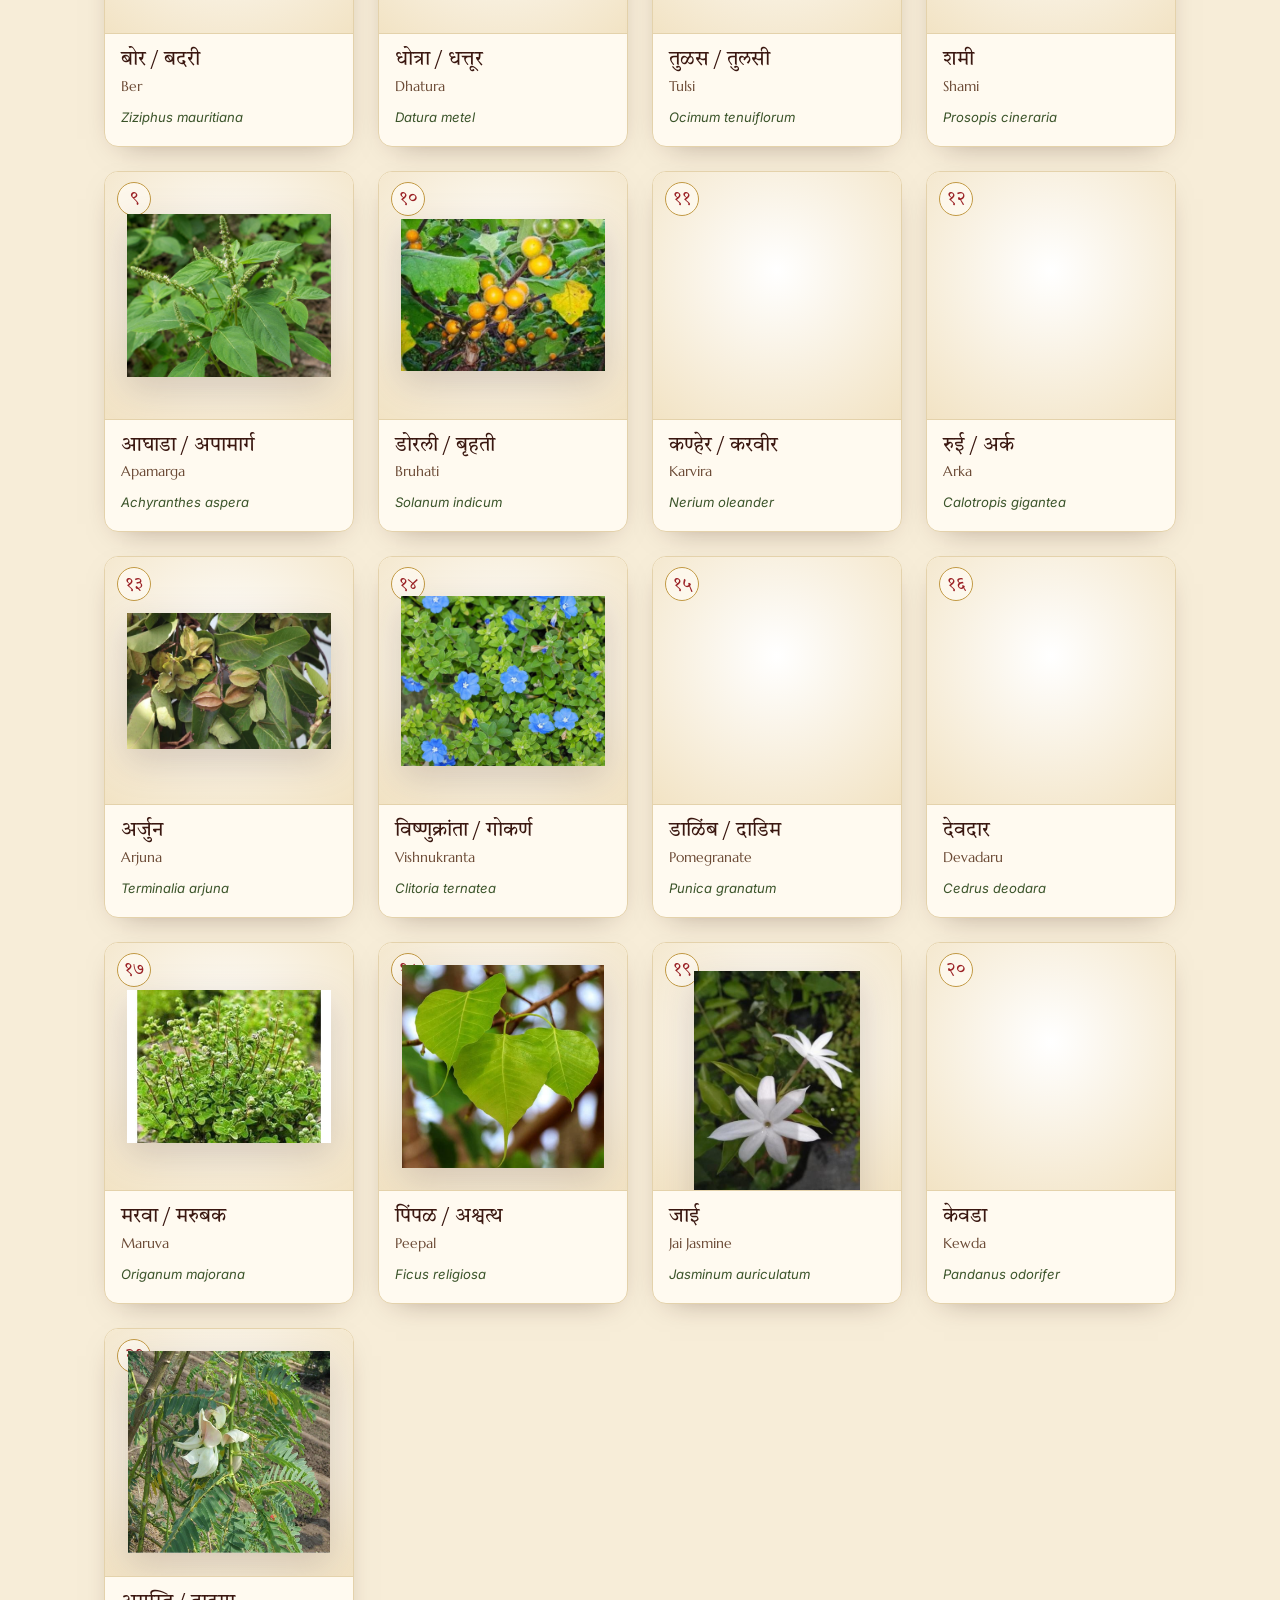
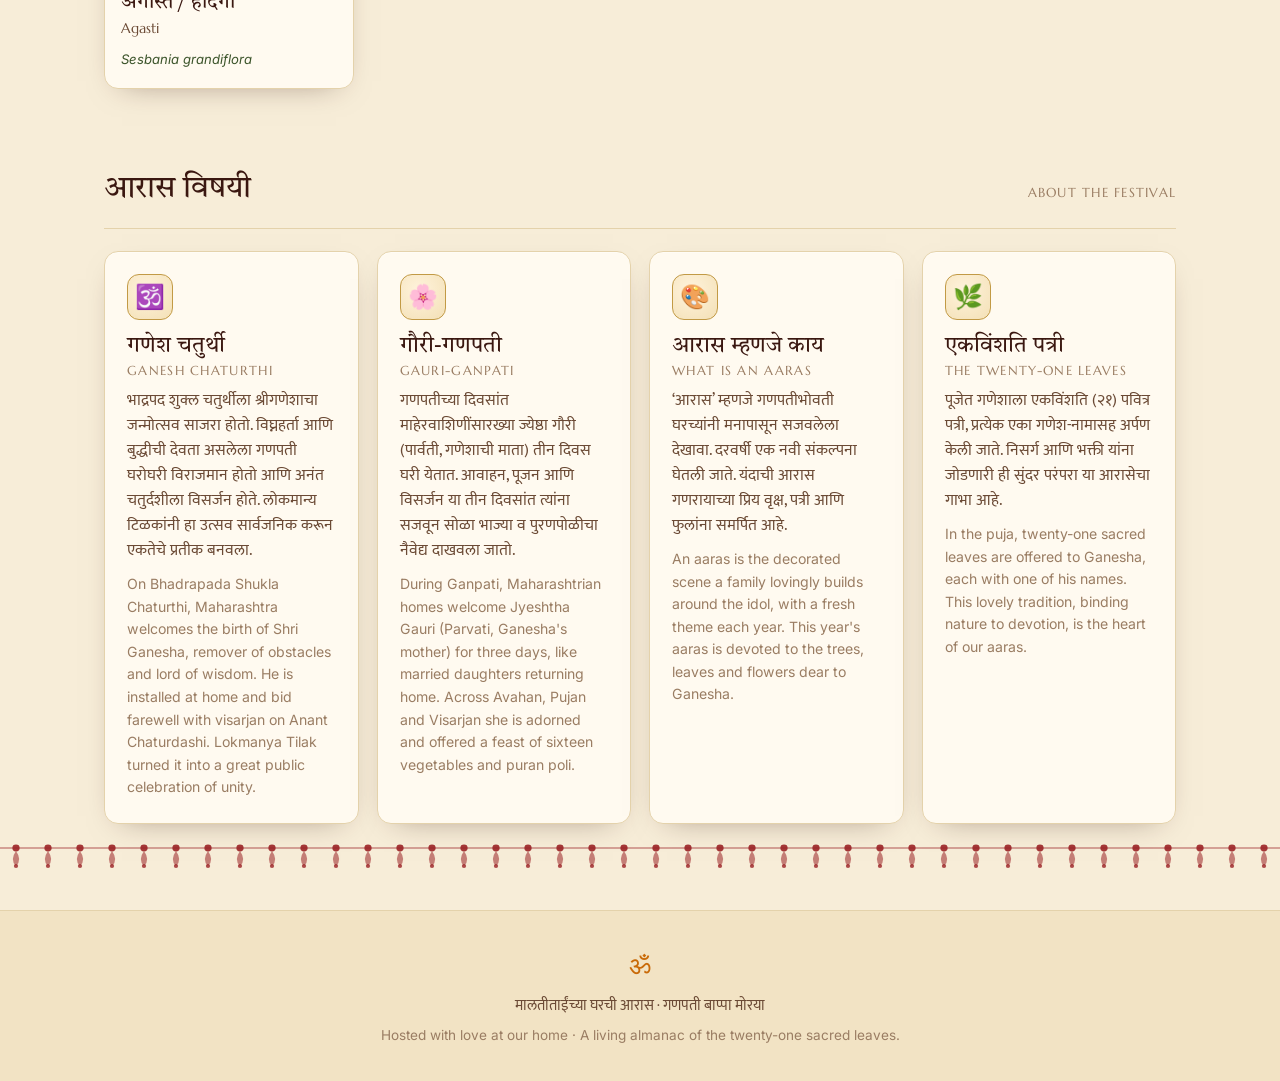
==== commit f6caba64: "Enrich patri pages with mom's master doc content (bilingual) - Parse the master Marathi + English do" ====
--- a/patri.html
+++ b/patri.html
@@ -9,11 +9,11 @@
   <link rel="preconnect" href="https://fonts.googleapis.com">
   <link rel="preconnect" href="https://fonts.gstatic.com" crossorigin>
   <link href="https://fonts.googleapis.com/css2?family=Tiro+Devanagari+Marathi&family=Mukta:wght@300;400;500;600&family=Marcellus&family=Inter:wght@400;500&display=swap" rel="stylesheet">
-  <link rel="stylesheet" href="assets/css/styles.css?v=7">
+  <link rel="stylesheet" href="assets/css/styles.css?v=8">
 </head>
 <body data-page="detail">
   <div id="app"></div>
-  <script src="assets/js/data.js?v=7"></script>
-  <script src="assets/js/app.js?v=7"></script>
+  <script src="assets/js/data.js?v=8"></script>
+  <script src="assets/js/app.js?v=8"></script>
 </body>
 </html>
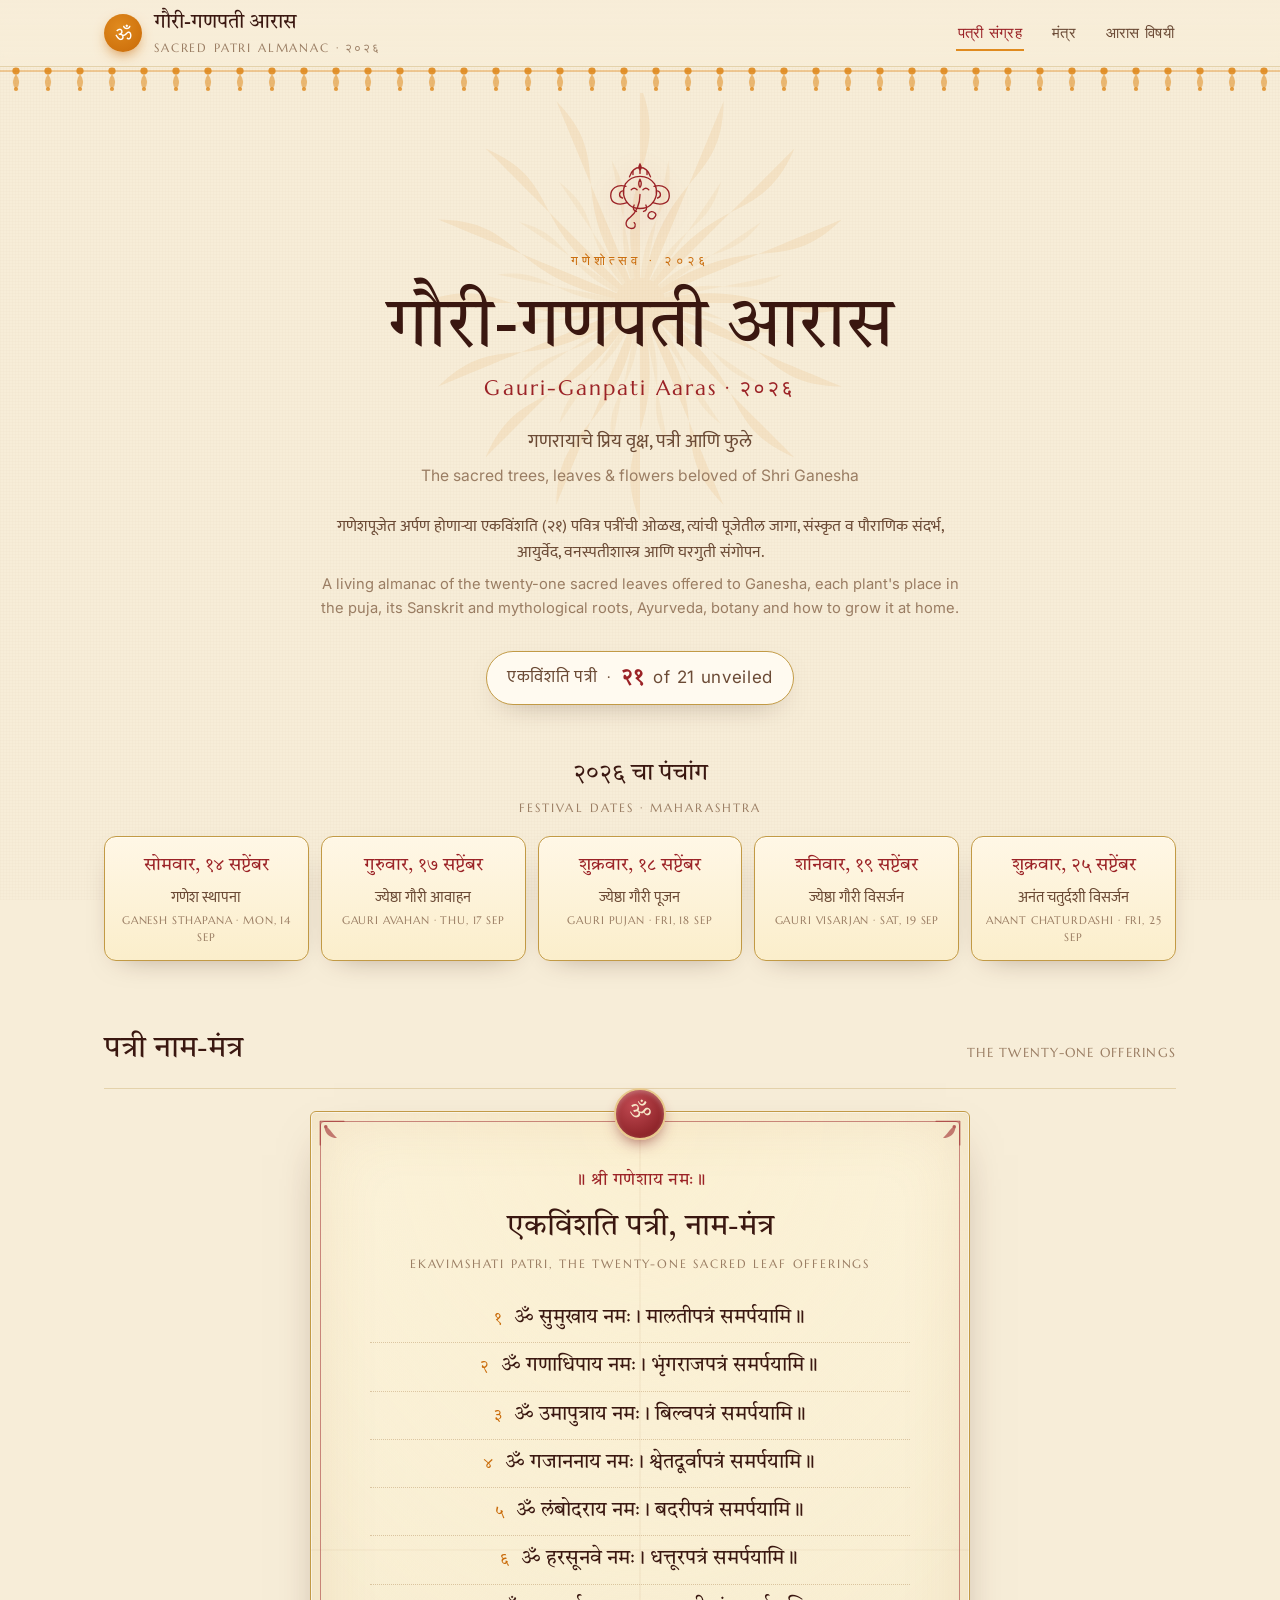
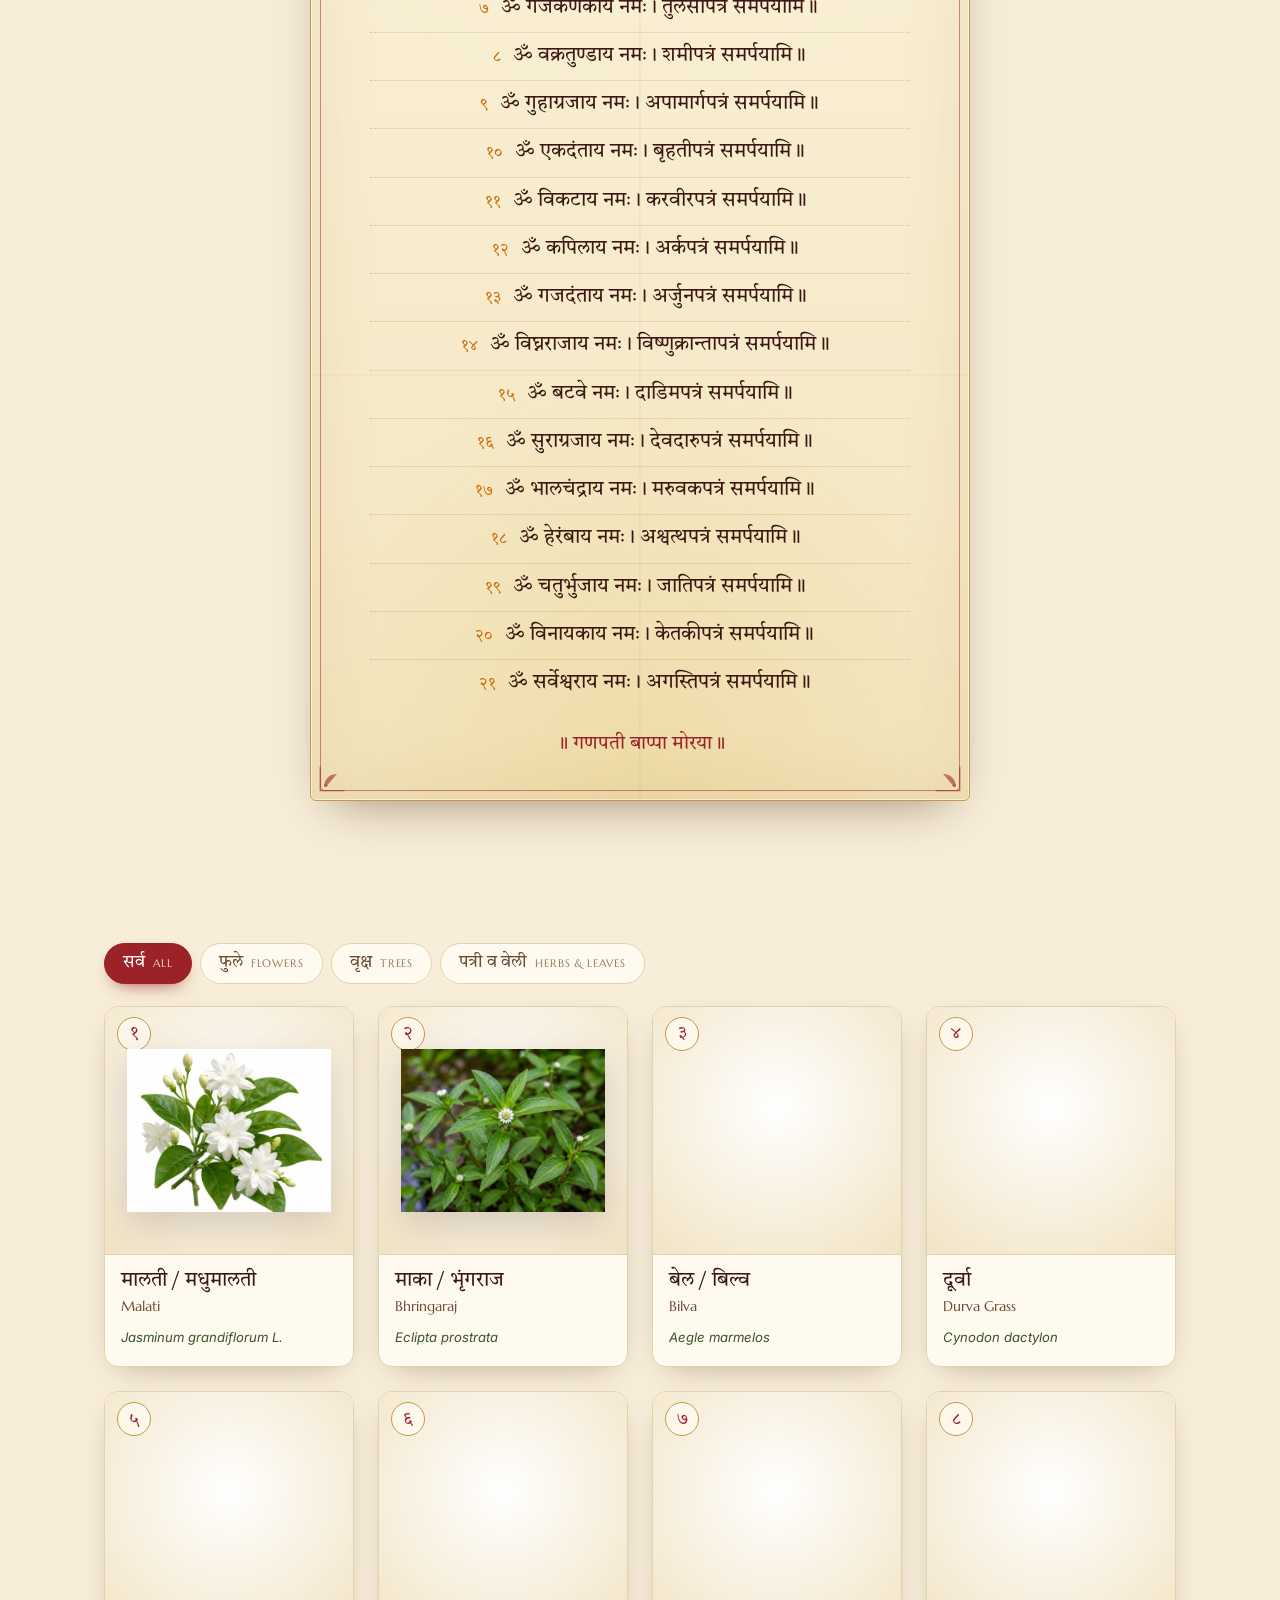
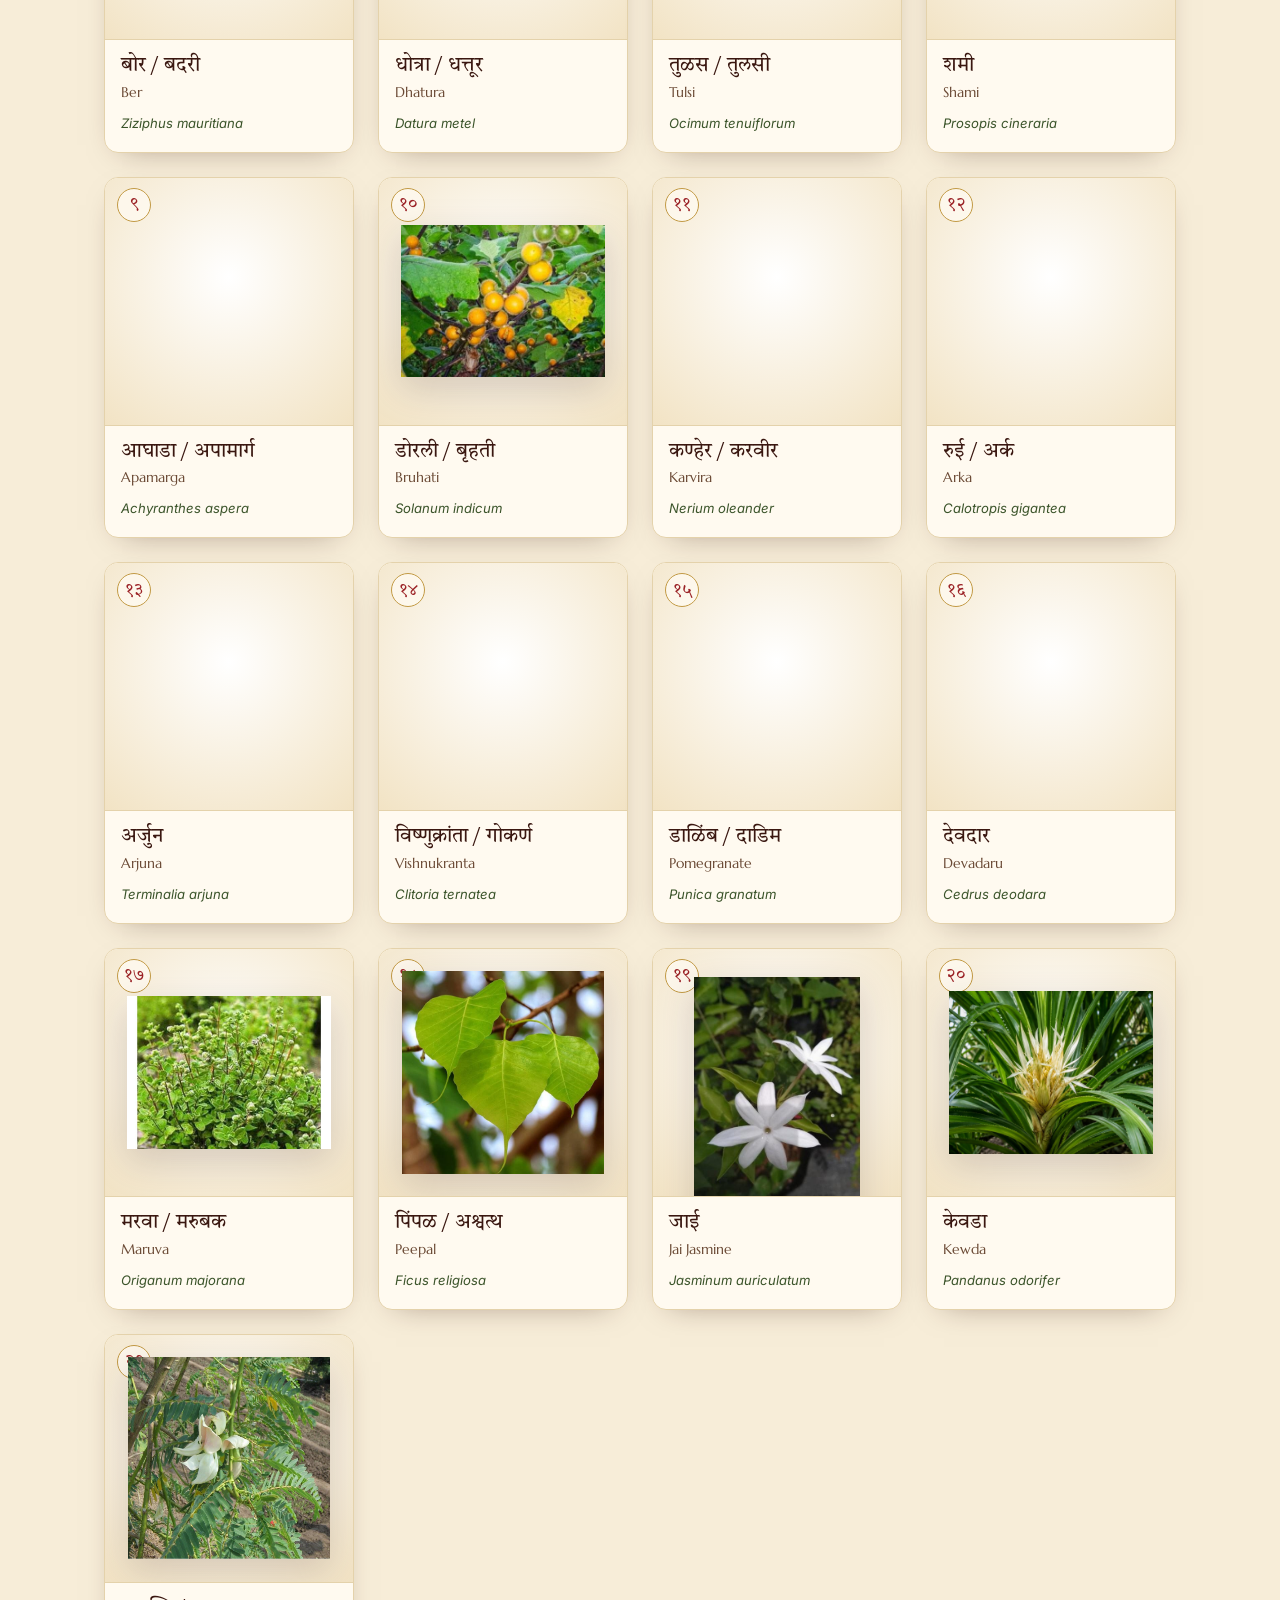
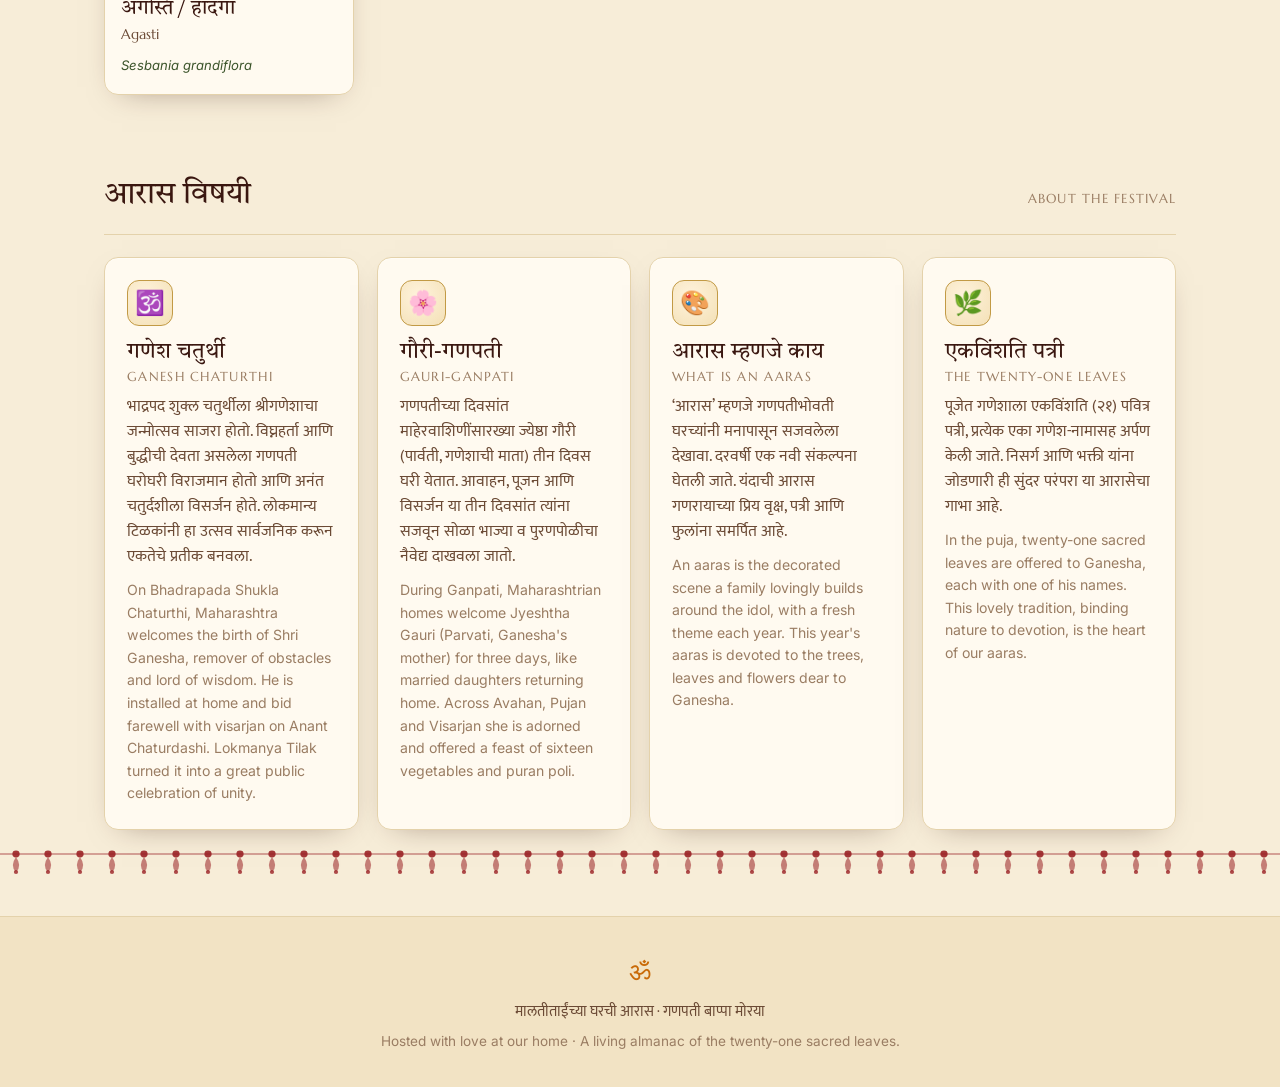
==== commit bcb894e6: "Phone optimization pass - Two-column patri grid down to 320px (tighter min + gap) - Larger touch tar" ====
--- a/patri.html
+++ b/patri.html
@@ -9,11 +9,11 @@
   <link rel="preconnect" href="https://fonts.googleapis.com">
   <link rel="preconnect" href="https://fonts.gstatic.com" crossorigin>
   <link href="https://fonts.googleapis.com/css2?family=Tiro+Devanagari+Marathi&family=Mukta:wght@300;400;500;600&family=Marcellus&family=Inter:wght@400;500&display=swap" rel="stylesheet">
-  <link rel="stylesheet" href="assets/css/styles.css?v=8">
+  <link rel="stylesheet" href="assets/css/styles.css?v=10">
 </head>
 <body data-page="detail">
   <div id="app"></div>
-  <script src="assets/js/data.js?v=8"></script>
-  <script src="assets/js/app.js?v=8"></script>
+  <script src="assets/js/data.js?v=10"></script>
+  <script src="assets/js/app.js?v=10"></script>
 </body>
 </html>
--- a/assets/css/styles.css
+++ b/assets/css/styles.css
@@ -39,7 +39,10 @@
 
 *{ box-sizing:border-box; }
 [hidden]{ display:none !important; }   /* keep hidden placeholders truly hidden */
-html{ scroll-behavior:smooth; }
+html{ scroll-behavior:smooth; -webkit-text-size-adjust:100%; text-size-adjust:100%; }
+a, button{ -webkit-tap-highlight-color:rgba(155,34,38,.12); }
+section[id]{ scroll-margin-top:72px; }   /* anchor jumps clear the sticky header */
+.card--ready:active{ transform:scale(.98); }   /* touch feedback on phones */
 body{
   margin:0;
   background:
@@ -155,7 +158,7 @@
 .filters{ display:flex; flex-wrap:wrap; gap:8px; margin:0 0 22px; }
 .filter{ cursor:pointer; display:inline-flex; align-items:center; gap:8px;
   font-family:var(--lat-body); border:1px solid var(--edge); background:var(--card);
-  color:var(--ink-soft); padding:8px 16px; border-radius:999px; line-height:1;
+  color:var(--ink-soft); padding:11px 18px; border-radius:999px; line-height:1;
   transition:background .2s ease, border-color .2s ease, color .2s ease, transform .12s ease; }
 .filter .mr-d{ font-size:1.05rem; }
 .filter .en{ font-family:var(--lat-display); font-size:11px; letter-spacing:.08em;
@@ -278,8 +281,8 @@
 .grid-head span{ font-family:var(--lat-display); color:var(--ink-faint); letter-spacing:.1em;
   text-transform:uppercase; font-size:12.5px; }
 
-/* mobile-first: two comfortable columns on a phone, more as space allows */
-.grid{ display:grid; grid-template-columns:repeat(auto-fill,minmax(150px,1fr)); gap:14px; padding-bottom:20px; }
+/* mobile-first: two comfortable columns even on a 320px phone, more as space allows */
+.grid{ display:grid; grid-template-columns:repeat(auto-fill,minmax(132px,1fr)); gap:12px; padding-bottom:20px; }
 @media (min-width:560px){ .grid{ grid-template-columns:repeat(auto-fill,minmax(200px,1fr)); gap:20px; } }
 @media (min-width:900px){ .grid{ grid-template-columns:repeat(auto-fill,minmax(224px,1fr)); gap:24px; } }
 
@@ -327,7 +330,7 @@
    ===================================================================== */
 .detail-hero{ padding:38px 0 8px; }
 .crumb{ font-family:var(--lat-display); letter-spacing:.06em; font-size:14px; color:var(--ink-faint);
-  text-decoration:none; display:inline-flex; align-items:center; gap:8px; }
+  text-decoration:none; display:inline-flex; align-items:center; gap:8px; padding:8px 2px; margin:-4px 0; }
 .crumb:hover{ color:var(--kumkum); }
 
 .plate-row{ display:grid; grid-template-columns:1fr 1fr; gap:44px; align-items:center; margin-top:26px; }
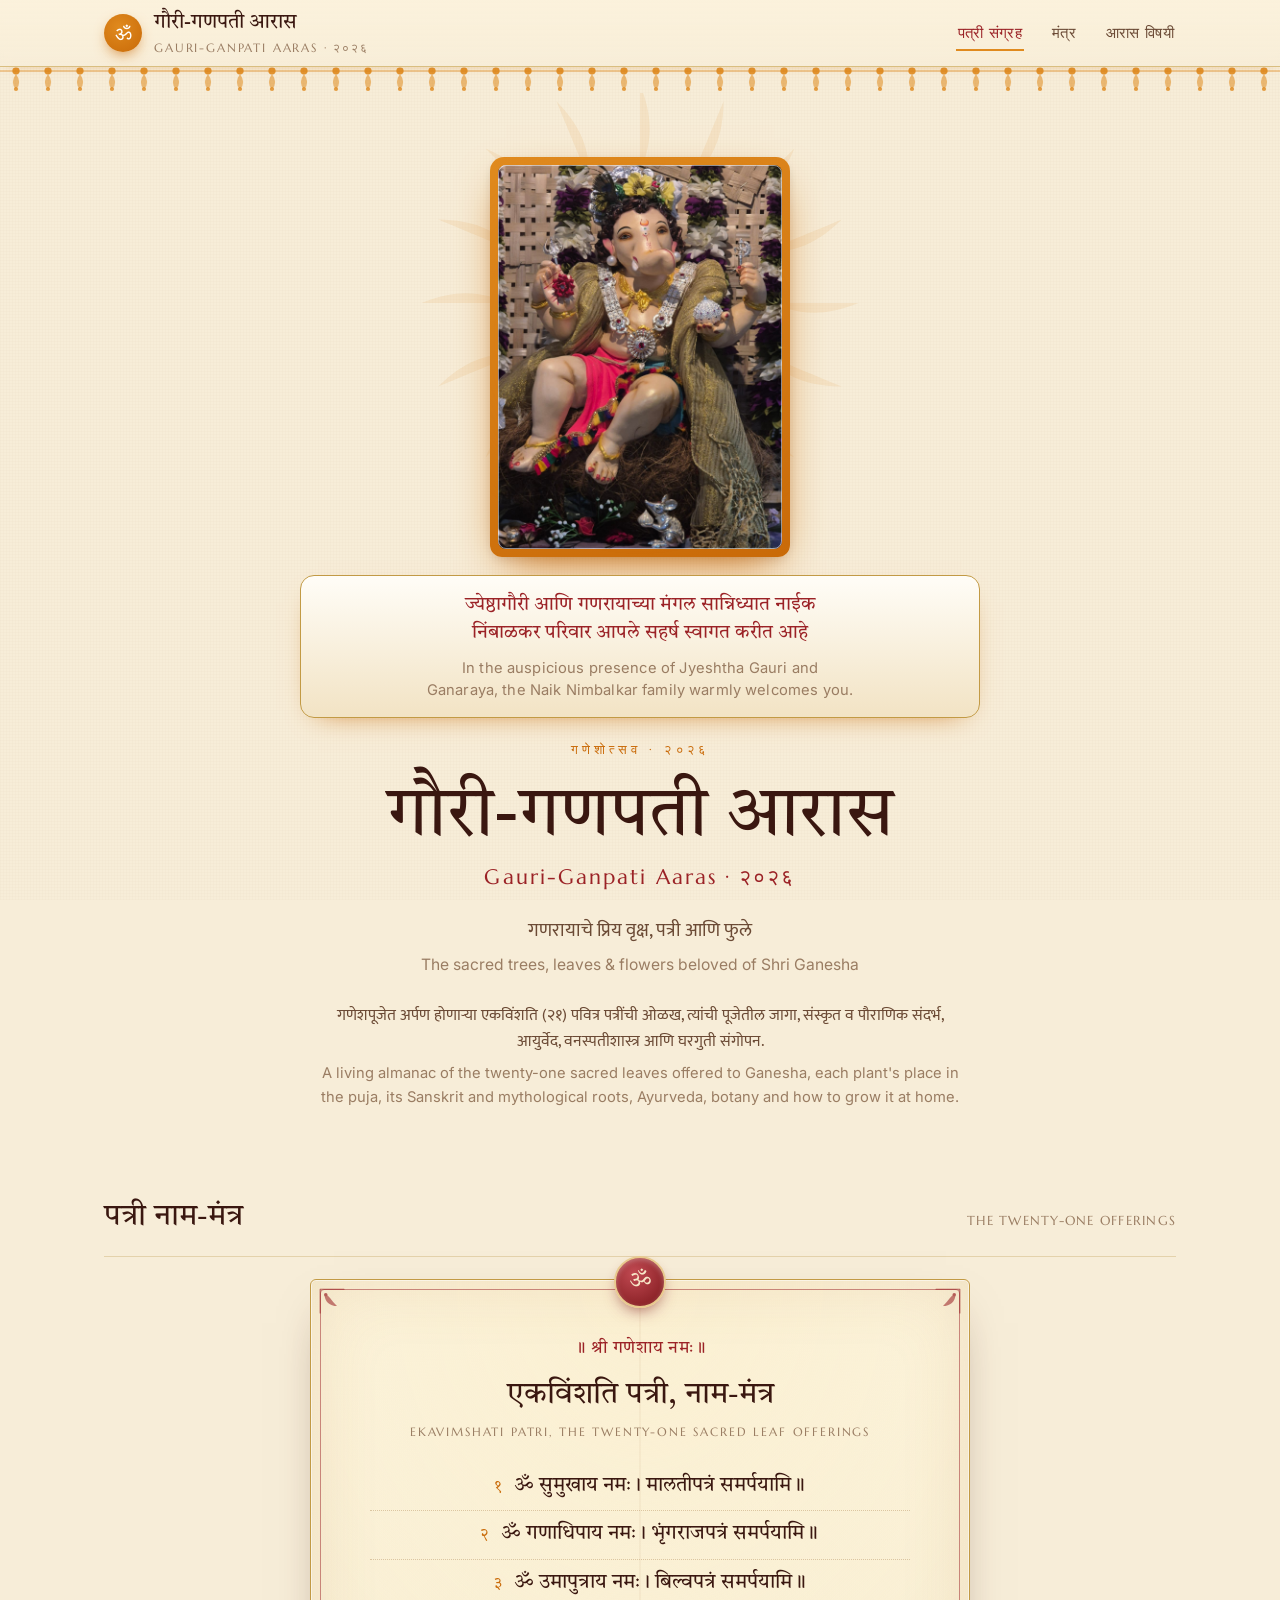
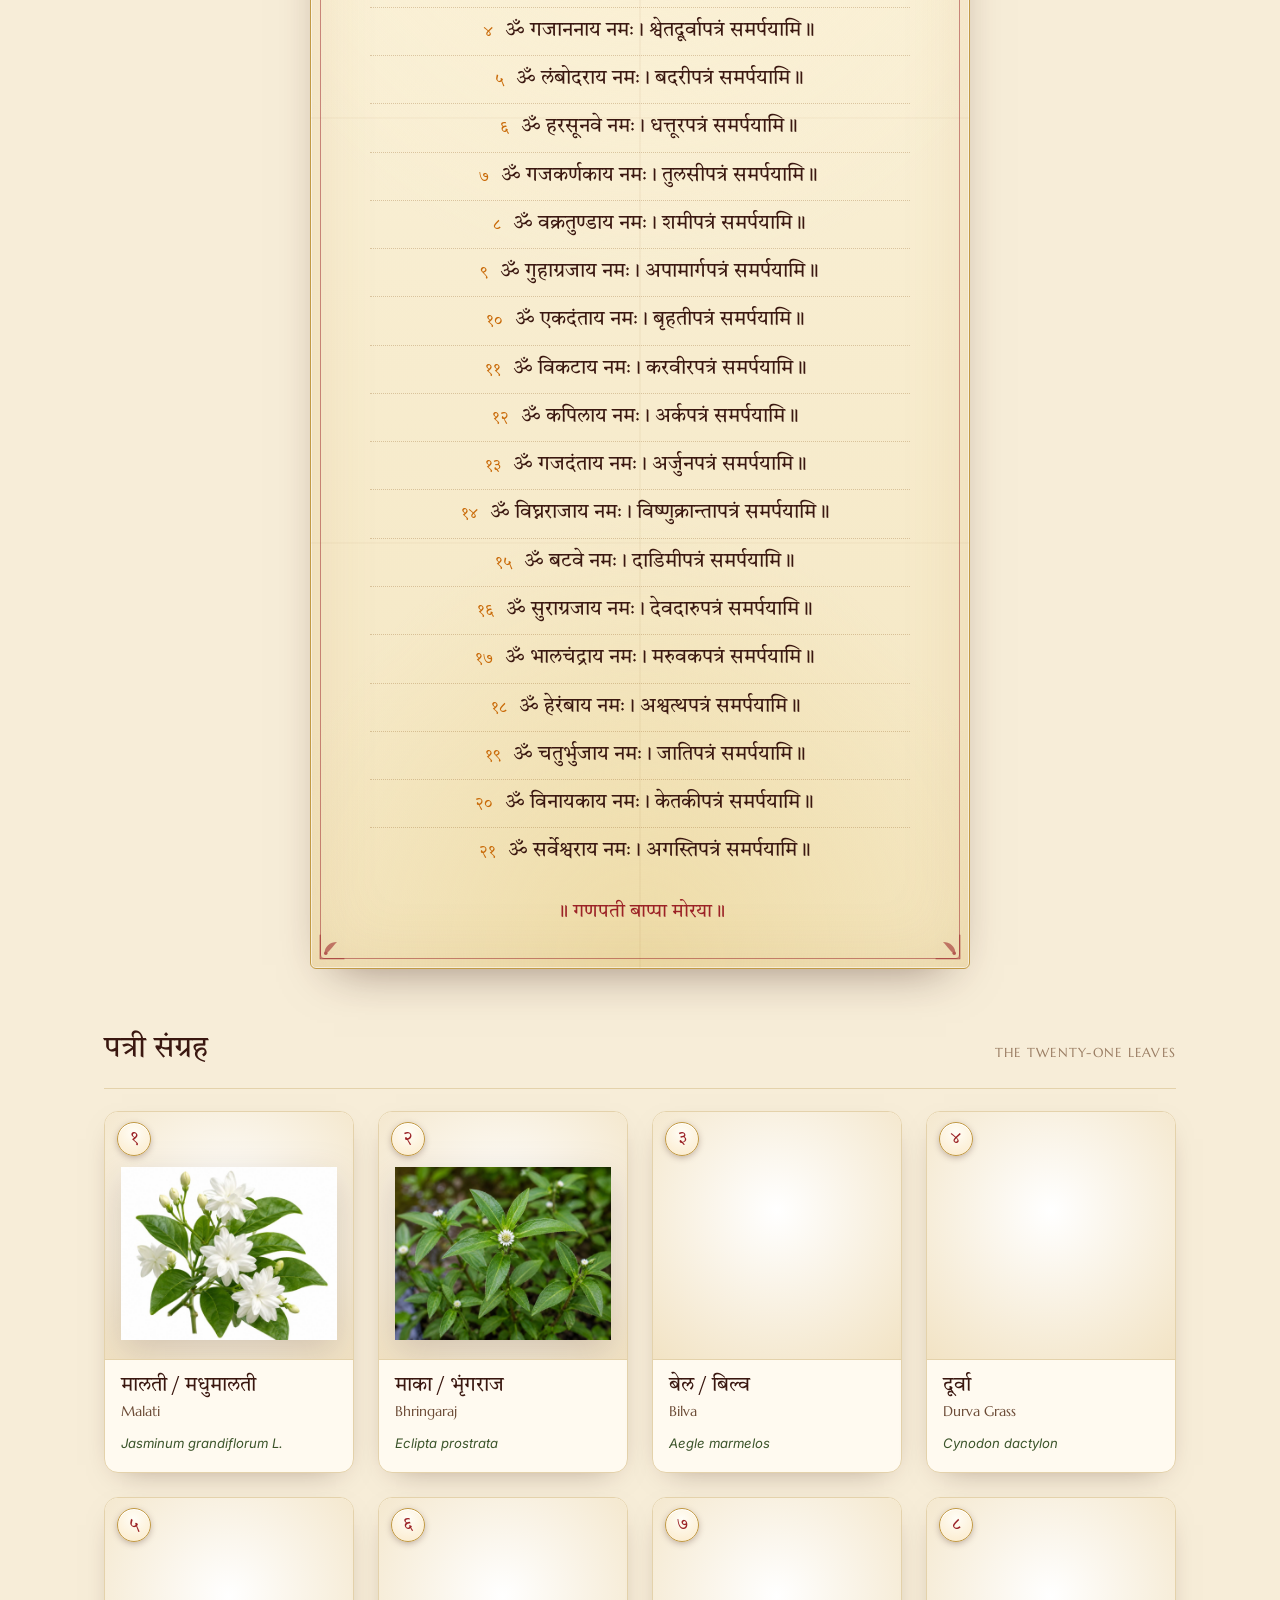
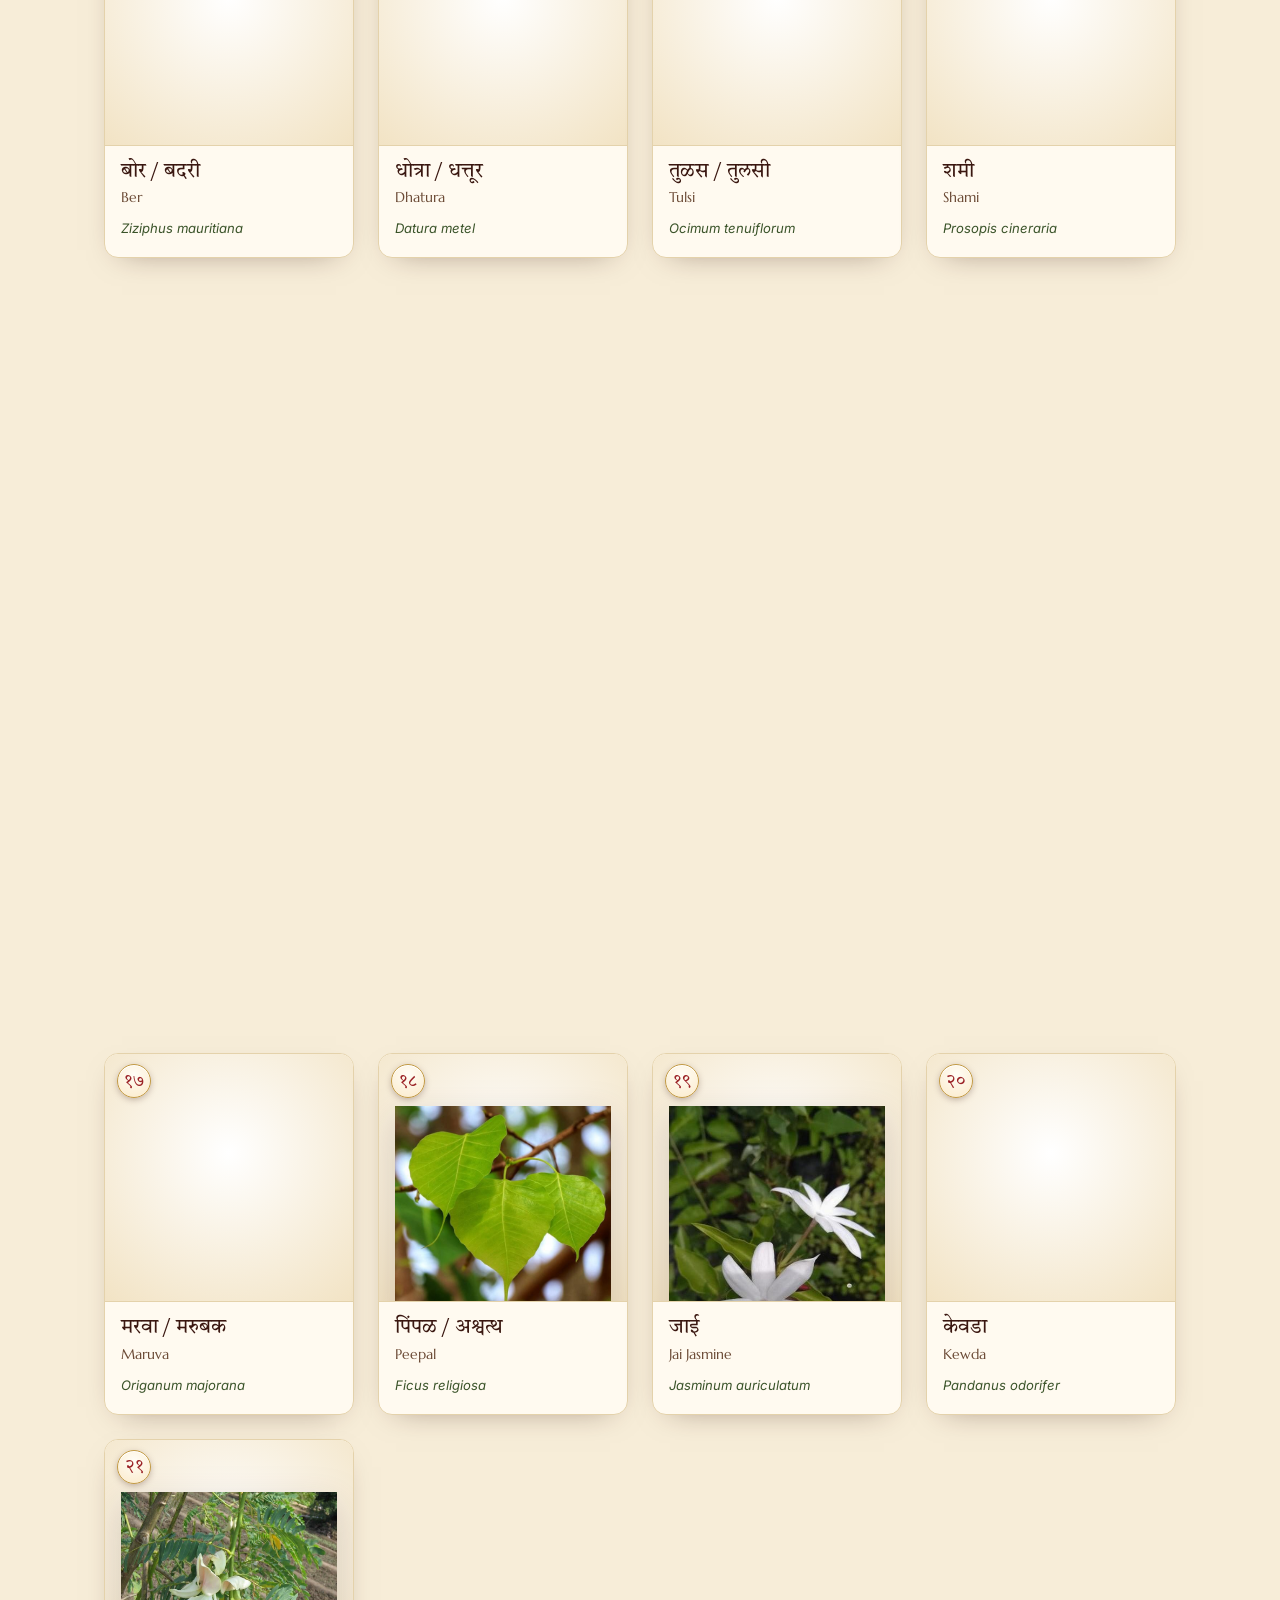
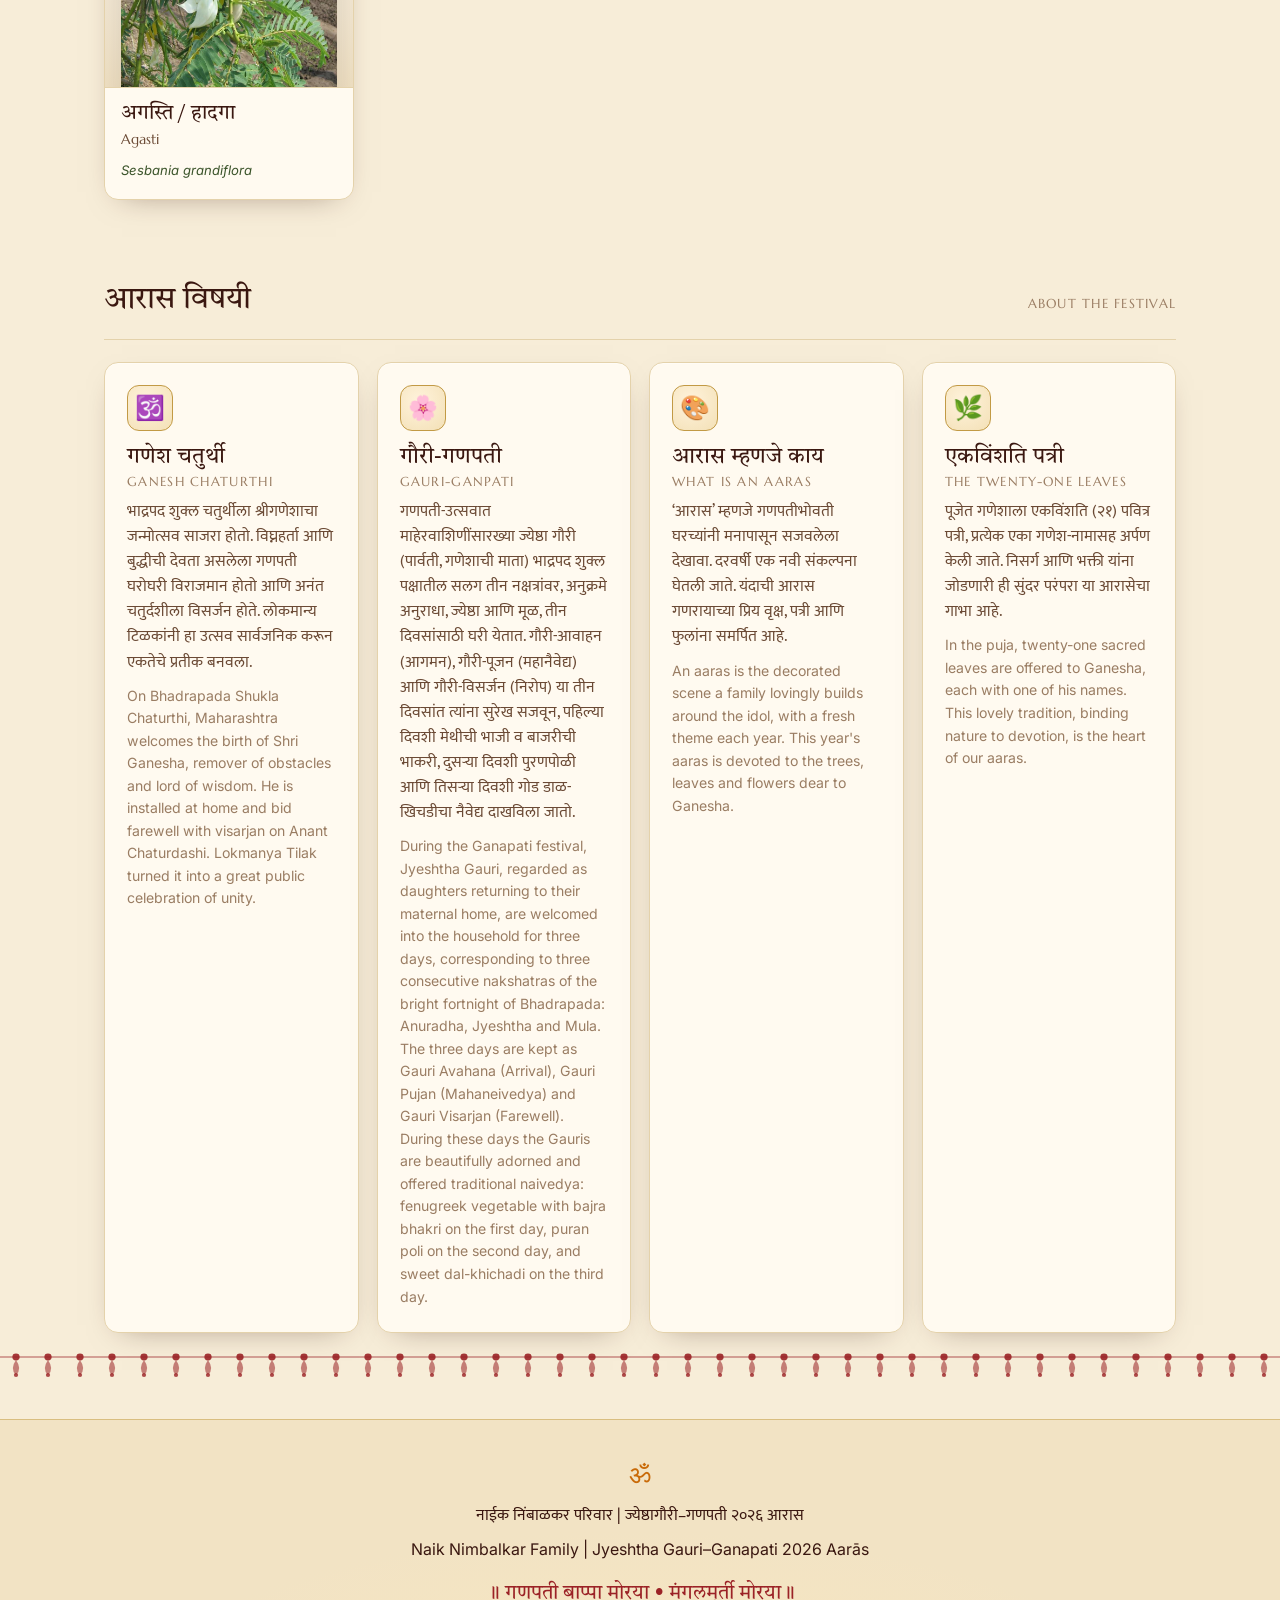
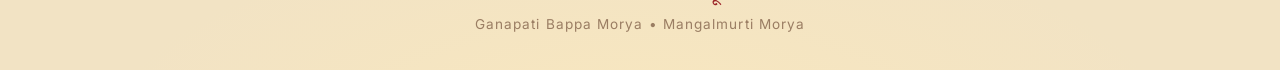
==== commit 8d1537dc: "Naik Nimbalkar branding, home Ganpati photo, festive polish - Add family welcome banner and Naik Nim" ====
--- a/patri.html
+++ b/patri.html
@@ -9,11 +9,11 @@
   <link rel="preconnect" href="https://fonts.googleapis.com">
   <link rel="preconnect" href="https://fonts.gstatic.com" crossorigin>
   <link href="https://fonts.googleapis.com/css2?family=Tiro+Devanagari+Marathi&family=Mukta:wght@300;400;500;600&family=Marcellus&family=Inter:wght@400;500&display=swap" rel="stylesheet">
-  <link rel="stylesheet" href="assets/css/styles.css?v=10">
+  <link rel="stylesheet" href="assets/css/styles.css?v=20">
 </head>
 <body data-page="detail">
   <div id="app"></div>
-  <script src="assets/js/data.js?v=10"></script>
-  <script src="assets/js/app.js?v=10"></script>
+  <script src="assets/js/data.js?v=20"></script>
+  <script src="assets/js/app.js?v=20"></script>
 </body>
 </html>
--- a/assets/css/styles.css
+++ b/assets/css/styles.css
@@ -46,7 +46,8 @@
 body{
   margin:0;
   background:
-    radial-gradient(1200px 600px at 50% -10%, #fbf4e2 0%, transparent 60%),
+    radial-gradient(1100px 520px at 50% -8%, #fdf3d6 0%, transparent 62%),
+    radial-gradient(900px 520px at 50% 106%, #f7e9c4 0%, transparent 60%),
     var(--paper);
   color:var(--ink);
   font-family:var(--lat-body);
@@ -84,9 +85,10 @@
    ===================================================================== */
 .site-head{
   position:sticky; top:0; z-index:20;
-  background:linear-gradient(#f7edd8f2,#f7edd8e6);
+  background:linear-gradient(#fbf2dcf2,#f7edd8e6);
   backdrop-filter:blur(6px);
-  border-bottom:1px solid var(--edge);
+  border-bottom:1px solid var(--gold-soft);
+  box-shadow:0 2px 14px -10px var(--saffron-deep);
 }
 .site-head .wrap{ display:flex; align-items:center; gap:16px; height:66px; }
 .brand{ display:flex; align-items:center; gap:12px; text-decoration:none; margin-right:auto; }
@@ -108,6 +110,17 @@
    HERO (home)
    ===================================================================== */
 .hero{ text-align:center; padding:64px 0 28px; }
+.hero-welcome{
+  max-width:680px; margin:0 auto 22px; padding:16px 22px;
+  border:1px solid var(--gold); border-radius:14px;
+  background:linear-gradient(180deg, #fffdf7, var(--paper-2));
+  box-shadow:0 10px 28px -18px var(--saffron-deep);
+  font-family:var(--dev-display); font-size:1.18rem; line-height:1.5;
+  color:var(--kumkum); text-wrap:balance;
+}
+.hero-welcome .en{ display:block; margin-top:8px; font-family:var(--lat-body);
+  font-size:.92rem; color:var(--ink-faint); letter-spacing:.01em; }
+@media (max-width:640px){ .hero-welcome{ font-size:1.05rem; padding:14px 16px; } }
 .hero .kicker{
   font-family:var(--lat-display); letter-spacing:.32em; text-transform:uppercase;
   font-size:13px; color:var(--saffron-deep); margin:0 0 18px;
@@ -150,6 +163,34 @@
 
 /* line-art Ganesha emblem */
 .hero-emblem{ display:flex; justify-content:center; margin:0 0 6px; }
+.hero-murti{
+  margin:0 auto 18px; width:min(300px, 74vw); aspect-ratio:3/4;
+  border-radius:14px 14px 12px 12px; overflow:hidden; position:relative;
+  padding:8px; background:
+    linear-gradient(160deg, var(--saffron), var(--saffron-deep));
+  box-shadow:0 18px 44px -16px var(--saffron-deep), 0 4px 14px -6px rgba(58,23,16,.35);
+}
+.hero-murti::after{
+  content:""; position:absolute; inset:8px; border-radius:8px;
+  border:1px solid #fff8; pointer-events:none;
+}
+.hero-murti::before{
+  content:""; position:absolute; inset:-30px; z-index:-1; border-radius:28px;
+  background:radial-gradient(circle at 50% 46%, rgba(224,138,30,.30), transparent 70%);
+  filter:blur(4px); pointer-events:none;
+}
+@media (prefers-reduced-motion:no-preference){
+  .hero-murti::before{ animation:diyaGlow 4.6s ease-in-out infinite; }
+}
+@keyframes diyaGlow{ 0%,100%{ opacity:.7; } 50%{ opacity:1; } }
+.hero-murti img{ width:100%; height:100%; object-fit:cover; border-radius:8px; display:block; }
+.hero-murti .murti-fallback{ display:none; }
+.hero-murti.noimg{ background:var(--paper-2); box-shadow:none; padding:0;
+  border:1px solid var(--gold); place-items:center; display:grid; }
+.hero-murti.noimg::after{ display:none; }
+.hero-murti.noimg .murti-fallback{ display:grid; place-items:center; }
+.hero-murti.noimg .ganesha{ width:96px; color:var(--kumkum); }
+@media (max-width:640px){ .hero-murti{ width:min(240px, 66vw); margin-bottom:14px; } }
 .ganesha{ width:82px; height:auto; color:var(--kumkum);
   filter:drop-shadow(0 8px 14px rgba(155,34,38,.22)); }
 @media (max-width:640px){ .ganesha{ width:66px; } }
@@ -300,17 +341,20 @@
   position:relative; aspect-ratio:1/1; background:
     radial-gradient(circle at 50% 40%, #fff, var(--paper-2));
   display:grid; place-items:center; border-bottom:1px solid var(--edge); overflow:hidden;
-}
-.card__plate img{ width:82%; height:82%; object-fit:contain;
+  padding:52px 16px 16px;
+}
+.card__plate img{ width:100%; height:100%; object-fit:contain;
   filter:drop-shadow(0 12px 18px rgba(58,23,16,.18));
   transition:transform .5s cubic-bezier(.2,.7,.2,1); }
-.card--ready:hover .card__plate img{ transform:scale(1.06) rotate(-1deg); }
+.card--ready:hover .card__plate img{ transform:scale(1.04); }
 .card__no{ transition:background .3s ease, color .3s ease, border-color .3s ease; }
 .card__no{
   position:absolute; top:10px; left:12px; font-family:var(--dev-display);
   font-size:1.15rem; color:var(--kumkum);
   width:34px; height:34px; display:grid; place-items:center;
-  border:1px solid var(--gold); border-radius:50%; background:#fffaf0cc;
+  border:1px solid var(--gold); border-radius:50%;
+  background:radial-gradient(circle at 50% 30%, #fffdf6, #fbeaca);
+  box-shadow:0 2px 7px -1px rgba(58,23,16,.35), inset 0 1px 0 #fff; z-index:2;
 }
 .card__soon{
   position:absolute; inset:0; display:grid; place-items:center; gap:6px;
@@ -439,11 +483,18 @@
 /* =====================================================================
    FOOTER
    ===================================================================== */
-.site-foot{ margin-top:40px; border-top:1px solid var(--edge); background:var(--paper-2); }
+.site-foot{ margin-top:40px; border-top:1px solid var(--gold-soft);
+  background:
+    radial-gradient(760px 280px at 50% 122%, #f8e7bf 0%, transparent 70%),
+    var(--paper-2); }
 .site-foot .wrap{ padding:34px 24px; text-align:center; color:var(--ink-soft); }
 .site-foot .om{ font-size:1.6rem; color:var(--saffron-deep); }
 .site-foot p{ margin:8px 0 0; font-size:.92rem; }
 .site-foot .en{ color:var(--ink-faint); font-size:.85rem; }
+.site-foot .foot-host{ font-size:1rem; color:var(--ink); }
+.site-foot .foot-morya{ margin-top:16px; font-family:var(--dev-display);
+  font-size:1.25rem; color:var(--kumkum); }
+.site-foot .foot-morya-en{ margin-top:4px; letter-spacing:.08em; }
 
 /* =====================================================================
    RESPONSIVE  (mobile-first refinements; most people open this on a phone)
@@ -482,6 +533,7 @@
   .card__body .en{ font-size:.82rem; }
   .card__body em{ font-size:.72rem; margin-top:6px; }
   .card__no{ width:28px; height:28px; font-size:1rem; top:8px; left:8px; }
+  .card__plate{ padding:40px 12px 12px; }
 
   .dates-head .mr-d{ font-size:1.25rem; }
   .fcard{ padding:18px 18px 20px; }
